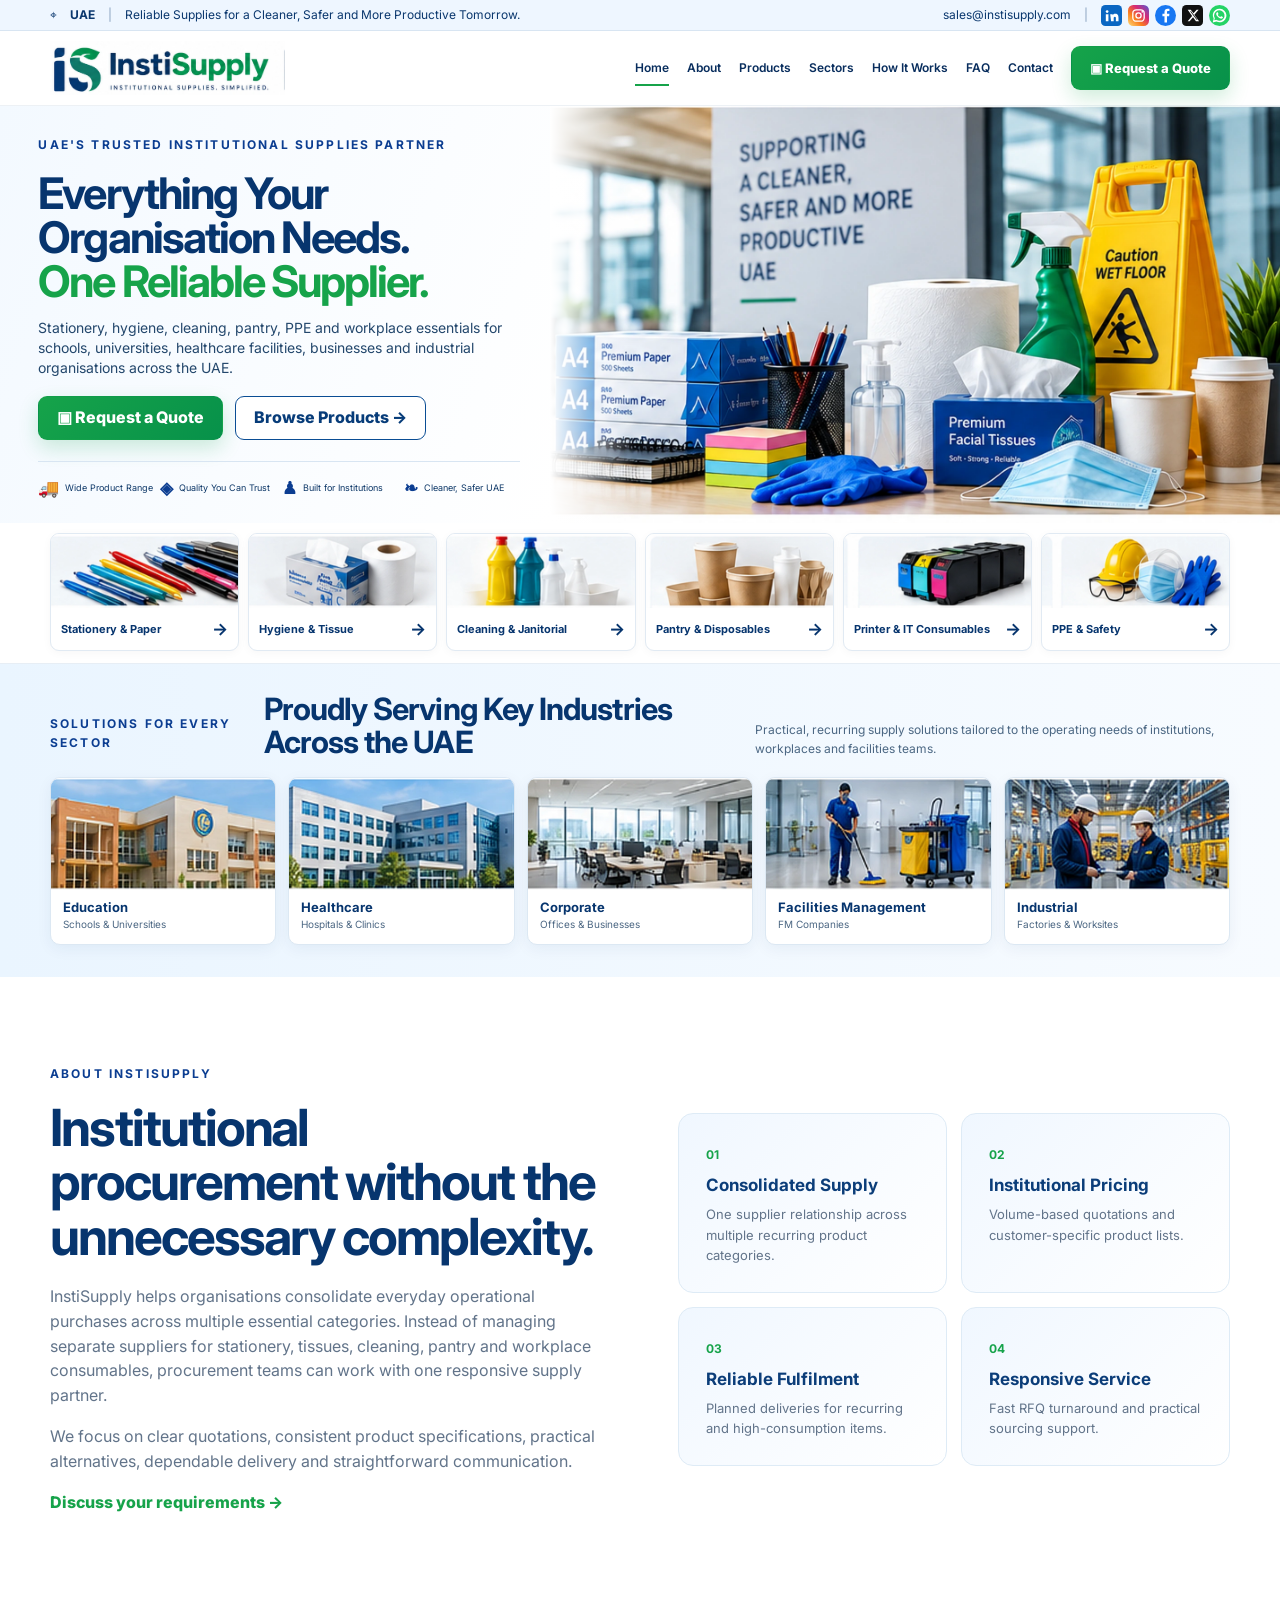
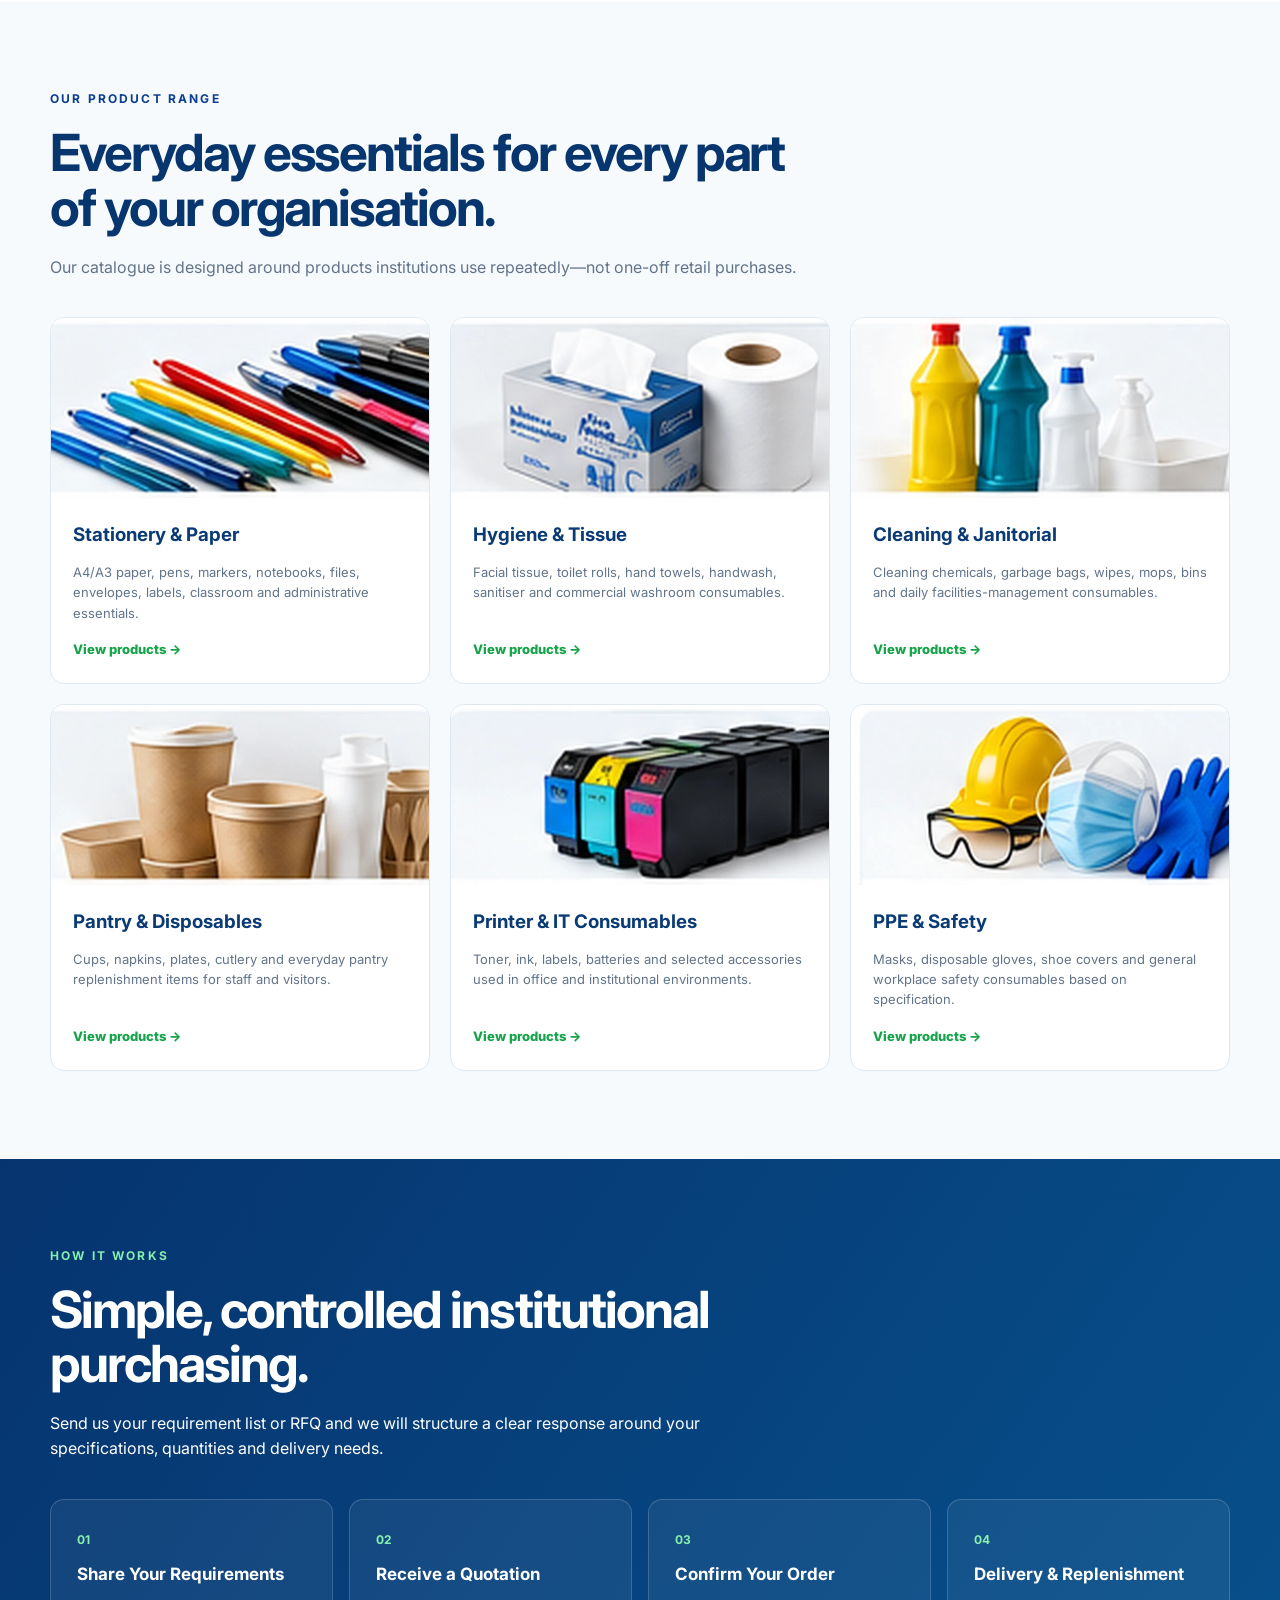
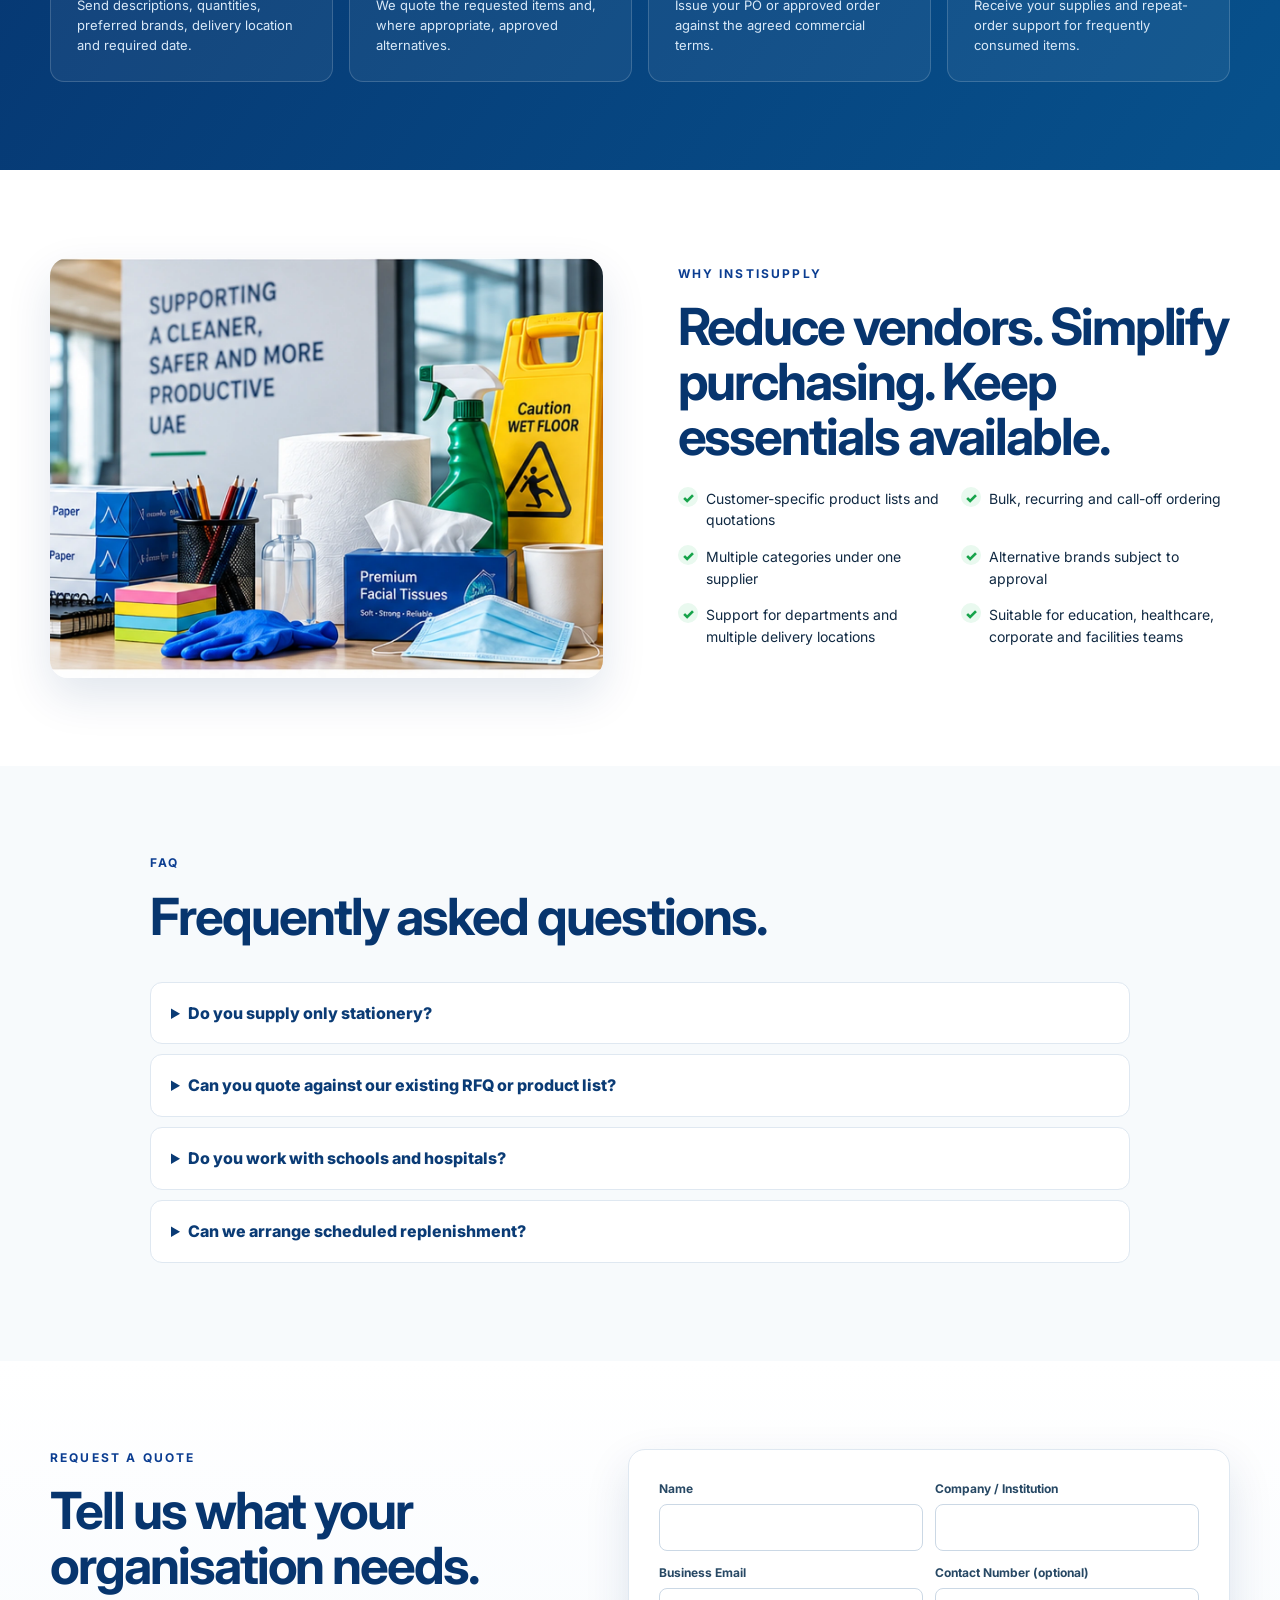
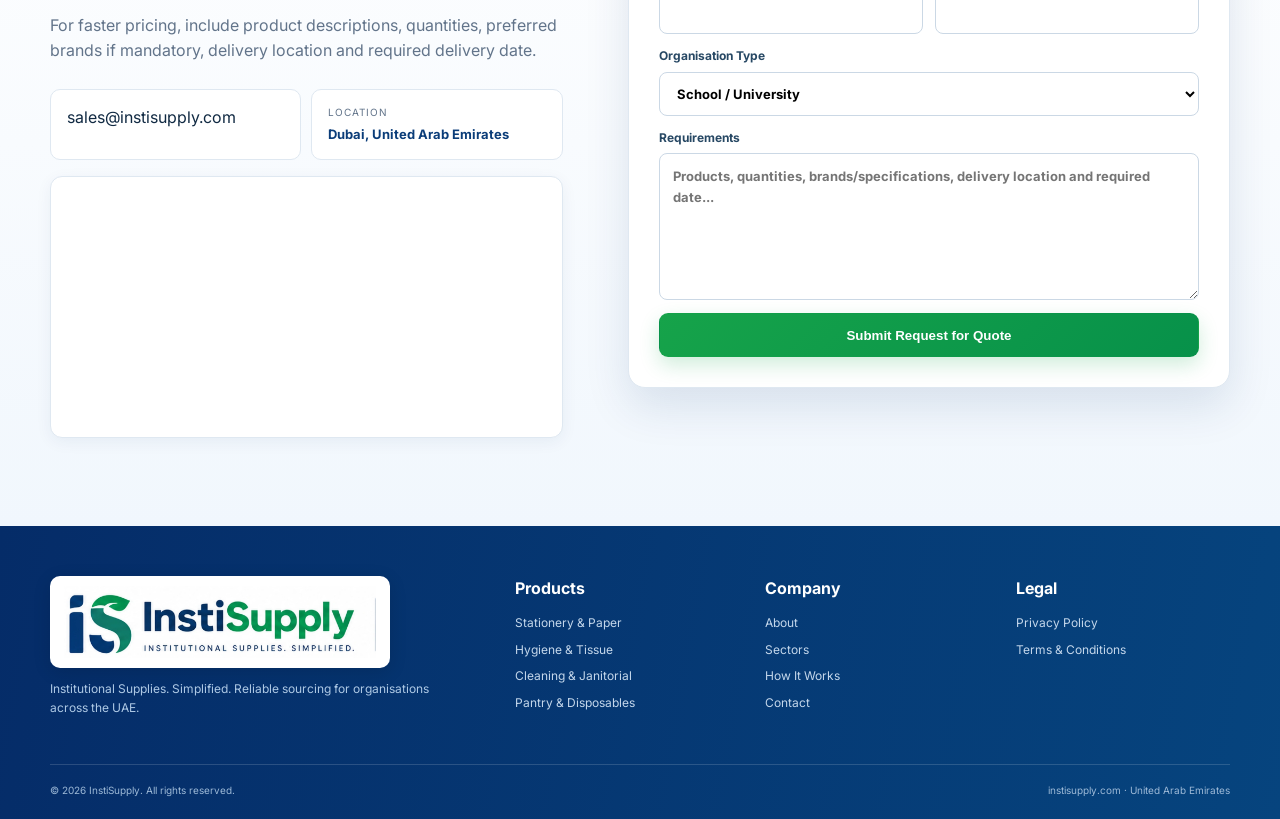
==== index.html @ a3cd624d "Add files via upload" ====
<!doctype html>
<html lang="en">
<head>
<meta charset="utf-8"><meta name="viewport" content="width=device-width,initial-scale=1">
<title>Institutional Supplies Dubai & UAE | InstiSupply</title>
<meta name="description" content="InstiSupply supplies stationery, hygiene, cleaning, pantry, printer consumables, PPE and workplace essentials to schools, universities, healthcare, businesses and institutions across the UAE.">
<meta name="theme-color" content="#0B3D91"><link rel="canonical" href="https://instisupply.com/">
<link rel="icon" href="assets/img/instisupply-mark.png" type="image/png"><link rel="apple-touch-icon" href="assets/img/instisupply-mark.png">
<link rel="preconnect" href="https://fonts.googleapis.com"><link rel="preconnect" href="https://fonts.gstatic.com" crossorigin>
<link href="https://fonts.googleapis.com/css2?family=Inter:wght@400;500;600;700;800&display=swap" rel="stylesheet"><link rel="stylesheet" href="assets/css/styles.css">

<meta name="robots" content="index,follow,max-image-preview:large,max-snippet:-1,max-video-preview:-1">
<meta name="author" content="InstiSupply">
<meta property="og:type" content="website">
<meta property="og:site_name" content="InstiSupply">
<meta property="og:title" content="Institutional Supplies Dubai & UAE | InstiSupply">
<meta property="og:description" content="Institutional supplies for organisations across Dubai and the UAE: stationery, hygiene, cleaning, pantry, printer consumables, PPE and workplace essentials.">
<meta property="og:url" content="https://instisupply.com/">
<meta property="og:image" content="https://instisupply.com/assets/img/hero-institutional-supplies.webp">
<meta name="twitter:card" content="summary_large_image">
<meta name="twitter:title" content="Institutional Supplies Dubai & UAE | InstiSupply">
<meta name="twitter:description" content="Reliable institutional supplies for organisations across Dubai and the UAE.">
<meta name="twitter:image" content="https://instisupply.com/assets/img/hero-institutional-supplies.webp">
<script type="application/ld+json">
{
  "@context":"https://schema.org",
  "@graph":[
    {
      "@type":"Organization",
      "@id":"https://instisupply.com/#organization",
      "name":"InstiSupply",
      "url":"https://instisupply.com/",
      "logo":"https://instisupply.com/assets/img/instisupply-logo.webp",
      "email":"sales@instisupply.com",
      "description":"Dubai-based institutional supplies business serving organisations across the UAE with stationery and paper, printer and IT consumables, hygiene and tissue products, cleaning and janitorial supplies, pantry and disposables, and PPE and safety supplies.",
      "areaServed":{"@type":"Country","name":"United Arab Emirates"},
      "address":{"@type":"PostalAddress","addressLocality":"Dubai","addressCountry":"AE"}
    },
    {
      "@type":"WebSite",
      "@id":"https://instisupply.com/#website",
      "url":"https://instisupply.com/",
      "name":"InstiSupply",
      "publisher":{"@id":"https://instisupply.com/#organization"},
      "inLanguage":"en"
    }
  ]
}
</script>
</head>
<body>
<div class="topbar"><div class="container topbar-inner"><div>⌖ <strong>UAE</strong><span class="sep">|</span><span class="top-tagline">Reliable Supplies for a Cleaner, Safer and More Productive Tomorrow.</span></div><div class="top-links"><a href="mailto:sales@instisupply.com" data-config-email>sales@instisupply.com</a><span class="sep">|</span><div class="social-links social-links-top" aria-label="InstiSupply social media">
<a href="#" data-social="linkedin" target="_blank" rel="noopener" aria-label="LinkedIn"><img src="assets/img/social-linkedin.svg" alt=""></a>
<a href="#" data-social="instagram" target="_blank" rel="noopener" aria-label="Instagram"><img src="assets/img/social-instagram.svg" alt=""></a>
<a href="#" data-social="facebook" target="_blank" rel="noopener" aria-label="Facebook"><img src="assets/img/social-facebook.svg" alt=""></a>
<a href="#" data-social="twitter" target="_blank" rel="noopener" aria-label="X / Twitter"><img src="assets/img/social-x.svg" alt=""></a>
<a href="#" data-social="whatsapp" target="_blank" rel="noopener" aria-label="WhatsApp"><img src="assets/img/social-whatsapp.svg" alt=""></a>
</div></div></div></div>
<header class="site-header" id="top"><div class="container nav-wrap"><a class="brand" href="#top"><img src="assets/img/instisupply-logo.webp" alt="InstiSupply — Institutional Supplies. Simplified."></a><button class="nav-toggle" aria-expanded="false" aria-controls="site-nav">☰</button><nav id="site-nav" class="site-nav"><a class="active" href="#top">Home</a><a href="#about">About</a><a href="catalog.html">Products</a><a href="#industries">Sectors</a><a href="#how-it-works">How It Works</a><a href="#faq">FAQ</a><a href="#contact">Contact</a></nav><div class="header-actions"><form class="site-search" action="catalog.html"><input name="q" aria-label="Search products" placeholder="Search products..."><button aria-label="Search">⌕</button></form><a class="btn btn-primary btn-small" href="#contact">▣ Request a Quote</a></div></div></header>
<main>
<section class="hero"><div class="hero-grid"><div class="hero-copy-block"><span class="eyebrow">UAE'S TRUSTED INSTITUTIONAL SUPPLIES PARTNER</span><h1>Everything Your<br>Organisation Needs.<br><span>One Reliable Supplier.</span></h1><p>Stationery, hygiene, cleaning, pantry, PPE and workplace essentials for schools, universities, healthcare facilities, businesses and industrial organisations across the UAE.</p><div class="hero-actions"><a href="#contact" class="btn btn-primary">▣ Request a Quote</a><a href="catalog.html" class="btn btn-outline">Browse Products →</a></div><div class="hero-benefits"><div><b>🚚</b><span>Wide Product Range</span></div><div><b>◈</b><span>Quality You Can Trust</span></div><div><b>♟</b><span>Built for Institutions</span></div><div><b>❧</b><span>Cleaner, Safer UAE</span></div></div></div><div class="hero-image"><img src="assets/img/hero-institutional-supplies.webp" alt="Institutional stationery, hygiene, cleaning, pantry and PPE supplies"></div></div></section>
<section class="category-strip"><div class="container category-grid">
<a class="category-card" href="catalog.html?category=stationery"><img src="assets/img/category-stationery-paper.webp" alt="Stationery and paper supplies"><div><span>Stationery &amp; Paper</span><b>→</b></div></a>
<a class="category-card" href="catalog.html?category=hygiene"><img src="assets/img/category-hygiene-tissue.webp" alt="Hygiene and tissue supplies"><div><span>Hygiene &amp; Tissue</span><b>→</b></div></a>
<a class="category-card" href="catalog.html?category=cleaning"><img src="assets/img/category-cleaning-janitorial.webp" alt="Cleaning and janitorial supplies"><div><span>Cleaning &amp; Janitorial</span><b>→</b></div></a>
<a class="category-card" href="catalog.html?category=pantry"><img src="assets/img/category-pantry-disposables.webp" alt="Pantry and disposable supplies"><div><span>Pantry &amp; Disposables</span><b>→</b></div></a>
<a class="category-card" href="catalog.html?category=printer"><img src="assets/img/category-printer-it.webp" alt="Printer and IT consumables"><div><span>Printer &amp; IT Consumables</span><b>→</b></div></a>
<a class="category-card" href="catalog.html?category=ppe"><img src="assets/img/category-ppe-safety.webp" alt="PPE and safety supplies"><div><span>PPE &amp; Safety</span><b>→</b></div></a>
</div></section>
<section class="sector-band" id="industries">
  <div class="container">
    <div class="sector-heading">
      <span class="eyebrow">SOLUTIONS FOR EVERY SECTOR</span>
      <h2>Proudly Serving Key Industries Across the UAE</h2>
      <p>Practical, recurring supply solutions tailored to the operating needs of institutions, workplaces and facilities teams.</p>
    </div>
    <div class="sector-cards">
      <article class="sector-card"><img src="assets/img/sector-education.webp" alt="Modern UAE school and university education facility" loading="lazy"><div><h3>Education</h3><p>Schools &amp; Universities</p></div></article>
      <article class="sector-card"><img src="assets/img/sector-healthcare.webp" alt="Modern hospital and healthcare facility" loading="lazy"><div><h3>Healthcare</h3><p>Hospitals &amp; Clinics</p></div></article>
      <article class="sector-card"><img src="assets/img/sector-corporate.webp" alt="Modern corporate office workspace" loading="lazy"><div><h3>Corporate</h3><p>Offices &amp; Businesses</p></div></article>
      <article class="sector-card"><img src="assets/img/sector-facilities.webp" alt="Facilities management team maintaining a commercial building" loading="lazy"><div><h3>Facilities Management</h3><p>FM Companies</p></div></article>
      <article class="sector-card"><img src="assets/img/sector-industrial.webp" alt="Industrial factory and worksite operations" loading="lazy"><div><h3>Industrial</h3><p>Factories &amp; Worksites</p></div></article>
    </div>
  </div>
</section>
<section class="section" id="about"><div class="container split"><div><span class="eyebrow">ABOUT INSTISUPPLY</span><h2>Institutional procurement without the unnecessary complexity.</h2><p>InstiSupply helps organisations consolidate everyday operational purchases across multiple essential categories. Instead of managing separate suppliers for stationery, tissues, cleaning, pantry and workplace consumables, procurement teams can work with one responsive supply partner.</p><p>We focus on clear quotations, consistent product specifications, practical alternatives, dependable delivery and straightforward communication.</p><a class="text-link" href="#contact">Discuss your requirements →</a></div><div class="feature-panel"><div><strong>01</strong><h3>Consolidated Supply</h3><p>One supplier relationship across multiple recurring product categories.</p></div><div><strong>02</strong><h3>Institutional Pricing</h3><p>Volume-based quotations and customer-specific product lists.</p></div><div><strong>03</strong><h3>Reliable Fulfilment</h3><p>Planned deliveries for recurring and high-consumption items.</p></div><div><strong>04</strong><h3>Responsive Service</h3><p>Fast RFQ turnaround and practical sourcing support.</p></div></div></div></section>
<section class="section section-soft"><div class="container"><div class="section-head"><span class="eyebrow">OUR PRODUCT RANGE</span><h2>Everyday essentials for every part of your organisation.</h2><p>Our catalogue is designed around products institutions use repeatedly—not one-off retail purchases.</p></div><div class="detail-grid">
<article><img src="assets/img/category-stationery-paper.webp" alt="Stationery"><div><h3>Stationery &amp; Paper</h3><p>A4/A3 paper, pens, markers, notebooks, files, envelopes, labels, classroom and administrative essentials.</p><a href="catalog.html?category=stationery">View products →</a></div></article>
<article><img src="assets/img/category-hygiene-tissue.webp" alt="Hygiene"><div><h3>Hygiene &amp; Tissue</h3><p>Facial tissue, toilet rolls, hand towels, handwash, sanitiser and commercial washroom consumables.</p><a href="catalog.html?category=hygiene">View products →</a></div></article>
<article><img src="assets/img/category-cleaning-janitorial.webp" alt="Cleaning"><div><h3>Cleaning &amp; Janitorial</h3><p>Cleaning chemicals, garbage bags, wipes, mops, bins and daily facilities-management consumables.</p><a href="catalog.html?category=cleaning">View products →</a></div></article>
<article><img src="assets/img/category-pantry-disposables.webp" alt="Pantry"><div><h3>Pantry &amp; Disposables</h3><p>Cups, napkins, plates, cutlery and everyday pantry replenishment items for staff and visitors.</p><a href="catalog.html?category=pantry">View products →</a></div></article>
<article><img src="assets/img/category-printer-it.webp" alt="Printer consumables"><div><h3>Printer &amp; IT Consumables</h3><p>Toner, ink, labels, batteries and selected accessories used in office and institutional environments.</p><a href="catalog.html?category=printer">View products →</a></div></article>
<article><img src="assets/img/category-ppe-safety.webp" alt="PPE"><div><h3>PPE &amp; Safety</h3><p>Masks, disposable gloves, shoe covers and general workplace safety consumables based on specification.</p><a href="catalog.html?category=ppe">View products →</a></div></article>
</div></div></section>
<section class="section process" id="how-it-works"><div class="container"><div class="section-head light"><span class="eyebrow">HOW IT WORKS</span><h2>Simple, controlled institutional purchasing.</h2><p>Send us your requirement list or RFQ and we will structure a clear response around your specifications, quantities and delivery needs.</p></div><div class="steps"><article><b>01</b><h3>Share Your Requirements</h3><p>Send descriptions, quantities, preferred brands, delivery location and required date.</p></article><article><b>02</b><h3>Receive a Quotation</h3><p>We quote the requested items and, where appropriate, approved alternatives.</p></article><article><b>03</b><h3>Confirm Your Order</h3><p>Issue your PO or approved order against the agreed commercial terms.</p></article><article><b>04</b><h3>Delivery &amp; Replenishment</h3><p>Receive your supplies and repeat-order support for frequently consumed items.</p></article></div></div></section>
<section class="section" id="why"><div class="container split"><div class="supply-image-card"><img src="assets/img/hero-institutional-supplies.webp" alt="Wide range of InstiSupply institutional products"></div><div><span class="eyebrow">WHY INSTISUPPLY</span><h2>Reduce vendors. Simplify purchasing. Keep essentials available.</h2><ul class="checks"><li>Customer-specific product lists and quotations</li><li>Bulk, recurring and call-off ordering</li><li>Multiple categories under one supplier</li><li>Alternative brands subject to approval</li><li>Support for departments and multiple delivery locations</li><li>Suitable for education, healthcare, corporate and facilities teams</li></ul></div></div></section>
<section class="section section-soft" id="faq"><div class="container faq-wrap"><div class="section-head"><span class="eyebrow">FAQ</span><h2>Frequently asked questions.</h2></div><details><summary>Do you supply only stationery?</summary><p>No. InstiSupply is positioned as an institutional supplies business covering stationery, paper, hygiene, tissue, cleaning, pantry, printer consumables, PPE and other workplace essentials.</p></details><details><summary>Can you quote against our existing RFQ or product list?</summary><p>Yes. Send your descriptions, pack sizes, quantities and preferred brands. We can quote against your existing list and identify alternatives where appropriate.</p></details><details><summary>Do you work with schools and hospitals?</summary><p>Yes. The site is designed for education, healthcare, corporate, facilities-management and industrial buyers. Regulated medical products are supplied only where the relevant approvals and compliant sourcing requirements apply.</p></details><details><summary>Can we arrange scheduled replenishment?</summary><p>For recurring items, scheduled or call-off supply can be discussed based on volumes, commercial terms and delivery locations.</p></details></div></section>
<section class="section contact-section" id="contact"><div class="container contact-grid"><div><span class="eyebrow">REQUEST A QUOTE</span><h2>Tell us what your organisation needs.</h2><p>For faster pricing, include product descriptions, quantities, preferred brands if mandatory, delivery location and required delivery date.</p><div class="contact-cards"><a href="mailto:sales@instisupply.com" data-config-email><span>Email</span><strong>sales@instisupply.com</strong></a><div><span>Location</span><strong data-location-label>Dubai, United Arab Emirates</strong></div></div><div class="contact-social-block"><span>Follow / Contact InstiSupply</span><div class="social-links social-links-contact">
<a href="#" data-social="linkedin" target="_blank" rel="noopener" aria-label="LinkedIn"><img src="assets/img/social-linkedin.svg" alt="LinkedIn"></a>
<a href="#" data-social="instagram" target="_blank" rel="noopener" aria-label="Instagram"><img src="assets/img/social-instagram.svg" alt="Instagram"></a>
<a href="#" data-social="facebook" target="_blank" rel="noopener" aria-label="Facebook"><img src="assets/img/social-facebook.svg" alt="Facebook"></a>
<a href="#" data-social="twitter" target="_blank" rel="noopener" aria-label="X / Twitter"><img src="assets/img/social-x.svg" alt="X / Twitter"></a>
<a href="#" data-social="whatsapp" target="_blank" rel="noopener" aria-label="WhatsApp"><img src="assets/img/social-whatsapp.svg" alt="WhatsApp"></a>
</div></div><div class="map-wrap"><iframe title="InstiSupply service location — Dubai" loading="lazy" referrerpolicy="no-referrer-when-downgrade" data-map src="https://www.google.com/maps?q=Dubai%2C%20United%20Arab%20Emirates&output=embed"></iframe></div></div><form class="quote-form" data-formspree action="https://formspree.io/f/xyzynpnr" method="POST">
  <input type="hidden" name="_subject" value="New InstiSupply RFQ Request">
  <input type="text" name="_gotcha" tabindex="-1" autocomplete="off" class="hp-field" aria-hidden="true"><div class="form-row"><label>Name<input required name="name" autocomplete="name"></label><label>Company / Institution<input required name="company" autocomplete="organization"></label></div><div class="form-row"><label>Business Email<input required type="email" name="email" autocomplete="email"></label><label>Contact Number (optional)<input name="phone" autocomplete="tel"></label></div><label>Organisation Type<select name="organisation_type"><option>School / University</option><option>Hospital / Clinic</option><option>Corporate / Office</option><option>Facilities Management</option><option>Industrial / Worksite</option><option>Hospitality / Other</option></select></label><label>Requirements<textarea required name="requirements" rows="6" placeholder="Products, quantities, brands/specifications, delivery location and required date..."></textarea></label><button class="btn btn-primary btn-full" type="submit">Submit Request for Quote</button></form></div></section>
</main>
<footer><div class="container footer-grid"><div class="footer-brand"><img src="assets/img/instisupply-logo.webp" alt="InstiSupply"><p>Institutional Supplies. Simplified. Reliable sourcing for organisations across the UAE.</p></div><div><h4>Products</h4><a href="catalog.html?category=stationery">Stationery &amp; Paper</a><a href="catalog.html?category=hygiene">Hygiene &amp; Tissue</a><a href="catalog.html?category=cleaning">Cleaning &amp; Janitorial</a><a href="catalog.html?category=pantry">Pantry &amp; Disposables</a></div><div><h4>Company</h4><a href="#about">About</a><a href="#industries">Sectors</a><a href="#how-it-works">How It Works</a><a href="#contact">Contact</a></div><div><h4>Legal</h4><a href="privacy.html">Privacy Policy</a><a href="terms.html">Terms &amp; Conditions</a></div></div><div class="container footer-bottom"><span>© <span id="year"></span> InstiSupply. All rights reserved.</span><span>instisupply.com · United Arab Emirates</span></div></footer>
<script src="assets/js/config.js"></script>
<script src="assets/js/main.js"></script>

<div class="form-modal" id="form-modal" hidden role="dialog" aria-modal="true" aria-labelledby="form-modal-title">
  <div class="form-modal-backdrop" data-modal-close></div>
  <div class="form-modal-card">
    <div class="form-modal-icon" id="form-modal-icon" aria-hidden="true">✓</div>
    <h2 id="form-modal-title">Request Submitted</h2>
    <p id="form-modal-message">Thank you. Your request has been submitted successfully. We will get back to you shortly.</p>
    <button type="button" class="btn btn-primary" data-modal-close>Close</button>
  </div>
</div>

</body></html>
---- assets/css/styles.css ----
:root{--navy:#0B3D91;--navy2:#062e6b;--green:#16A34A;--green2:#0c8b3e;--light:#E8F2FF;--soft:#F3F6F9;--ink:#102942;--muted:#62748a;--line:#dfe8f1;--white:#fff;--max:1450px;--shadow:0 18px 45px rgba(6,46,107,.12)}*{box-sizing:border-box}html{scroll-behavior:smooth}body{margin:0;font-family:Inter,Arial,sans-serif;color:var(--ink);background:#fff;line-height:1.55}a{text-decoration:none;color:inherit}img{max-width:100%;display:block}.container{width:min(var(--max),calc(100% - 56px));margin:auto}.topbar{background:#eef6ff;border-bottom:1px solid #d8e5f2;font-size:12px;color:#0a376e}.topbar-inner{min-height:38px;display:flex;align-items:center;justify-content:space-between;gap:20px}.topbar-inner>div,.top-links{display:flex;align-items:center;gap:13px}.sep{opacity:.45}.top-links a:hover{color:var(--green)}.wa{color:#087d38!important;font-weight:700}.site-header{position:sticky;top:0;z-index:50;background:rgba(255,255,255,.97);backdrop-filter:blur(12px);border-bottom:1px solid #edf1f5}.nav-wrap{min-height:98px;display:flex;align-items:center;gap:30px}.brand{width:385px;flex:0 0 385px}.brand img{width:100%;height:auto}.site-nav{display:flex;align-items:center;gap:28px;white-space:nowrap;margin-left:auto}.site-nav a{font-size:13px;font-weight:600;color:#082d5d;position:relative;padding:39px 0}.site-nav a:after{content:"";position:absolute;left:0;right:100%;bottom:24px;height:2px;background:var(--green);transition:.2s}.site-nav a:hover:after,.site-nav a.active:after{right:0}.header-actions{display:flex;align-items:center;gap:14px}.site-search{display:flex;width:225px;border:1px solid #cbd9e8;border-radius:8px;overflow:hidden;background:#fff}.site-search input{width:100%;border:0;padding:10px 12px;outline:0;font-size:12px}.site-search button{border:0;background:#fff;color:var(--navy);font-size:18px;padding:0 12px;cursor:pointer}.nav-toggle{display:none;border:1px solid var(--line);background:#fff;border-radius:8px;padding:8px 11px;font-size:20px}.btn{display:inline-flex;align-items:center;justify-content:center;min-height:50px;padding:0 22px;border-radius:9px;font-weight:800;border:1px solid transparent;transition:.2s;cursor:pointer}.btn-primary{background:linear-gradient(135deg,var(--green),#07914a);color:#fff;box-shadow:0 8px 20px rgba(22,163,74,.2)}.btn-primary:hover{transform:translateY(-1px);background:var(--green2)}.btn-small{min-height:43px;padding:0 18px;font-size:13px;white-space:nowrap}.btn-outline{border-color:#0a4d94;color:#073c79;background:#fff}.btn-outline:hover{background:#f1f7ff}.hero{overflow:hidden;background:linear-gradient(90deg,#eef7ff 0,#fff 49%,#fff 100%)}.hero-grid{display:grid;grid-template-columns:45.5% 54.5%;min-height:540px}.hero-copy-block{padding:55px max(45px,calc((100vw - var(--max))/2 + 0px)) 26px max(45px,calc((100vw - var(--max))/2 + 0px));padding-right:42px;display:flex;flex-direction:column;justify-content:center;background:linear-gradient(110deg,#f3f9ff,#fff)}.eyebrow{display:block;color:var(--navy);font-size:12px;letter-spacing:.18em;font-weight:700;margin-bottom:16px}.hero h1{font-size:clamp(44px,4.4vw,70px);line-height:.98;letter-spacing:-.045em;margin:0 0 19px;color:#07356e}.hero h1 span{color:var(--green)}.hero-copy-block>p{font-size:16px;max-width:590px;color:#23476c;margin:0}.hero-actions{display:flex;gap:18px;flex-wrap:wrap;margin:22px 0}.hero-image{position:relative;overflow:hidden;min-height:540px}.hero-image img{width:100%;height:100%;object-fit:cover;object-position:center}.hero-image:before{content:"";position:absolute;z-index:2;left:0;top:0;bottom:0;width:85px;background:linear-gradient(90deg,#fff,transparent)}.hero-benefits{display:grid;grid-template-columns:repeat(4,1fr);gap:8px;border-top:1px solid #d8e5f2;padding-top:20px;margin-top:4px}.hero-benefits div{display:flex;align-items:center;gap:8px;font-size:10px;color:#0d3767}.hero-benefits b{font-size:21px;color:var(--navy)}.category-strip{padding:14px 0 17px;background:#fff;border-bottom:1px solid #e7eef5}.category-grid{display:grid;grid-template-columns:repeat(6,1fr);gap:12px}.category-card{overflow:hidden;border:1px solid #e1eaf3;border-radius:9px;background:#fff;box-shadow:0 2px 10px rgba(15,23,42,.035);transition:.2s}.category-card:hover{transform:translateY(-3px);box-shadow:var(--shadow)}.category-card img{width:100%;height:102px;object-fit:cover;background:#f7fafc}.category-card>div{display:flex;justify-content:space-between;gap:8px;align-items:center;padding:11px 13px;font-size:12px;font-weight:700;color:#07356e}.category-card b{font-size:17px}.sector-band{background:linear-gradient(90deg,#e8f4ff,#f4f9ff);padding:28px 0 30px}.sector-layout{display:grid;grid-template-columns:31% 69%;align-items:center}.sector-title{padding-right:40px}.sector-title .eyebrow{margin-bottom:7px}.sector-title h2{margin:0;font-size:30px;line-height:1.06;letter-spacing:-.035em;color:#07356e}.sector-list{display:grid;grid-template-columns:repeat(5,1fr);border-left:1px solid #c9dceb}.sector-list article{text-align:center;padding:4px 17px;border-right:1px solid #c9dceb}.sector-list article:last-child{border-right:0}.sector-icon{width:58px;height:58px;margin:0 auto 7px;border-radius:50%;display:grid;place-items:center;background:#dbeeff;color:var(--navy);font-size:27px}.sector-list h3{font-size:13px;color:#07356e;margin:0 0 2px}.sector-list p{font-size:11px;margin:0;color:#31577e}.section{padding:88px 0}.section-soft{background:#f7fafc}.section h2,.section-head h2{font-size:clamp(34px,4vw,52px);line-height:1.07;letter-spacing:-.04em;color:#07356e;margin:0 0 20px}.section p{color:var(--muted)}.split{display:grid;grid-template-columns:1fr 1fr;gap:75px;align-items:center}.text-link{color:var(--green);font-weight:800}.feature-panel{display:grid;grid-template-columns:1fr 1fr;gap:14px}.feature-panel>div{padding:27px;border-radius:15px;background:linear-gradient(135deg,#f0f7ff,#fff);border:1px solid #deebf6}.feature-panel strong{font-size:12px;color:var(--green)}.feature-panel h3{font-size:17px;color:#0b3d79;margin:6px 0}.feature-panel p{font-size:13px;margin:0}.section-head{max-width:760px;margin-bottom:38px}.detail-grid{display:grid;grid-template-columns:repeat(3,1fr);gap:20px}.detail-grid article{background:#fff;border:1px solid var(--line);border-radius:14px;overflow:hidden;transition:.2s}.detail-grid article:hover{transform:translateY(-4px);box-shadow:var(--shadow)}.detail-grid img{width:100%;height:180px;object-fit:cover}.detail-grid article>div{padding:22px}.detail-grid h3{margin:0 0 8px;color:#0a3b75}.detail-grid p{font-size:13px;min-height:61px}.detail-grid a{font-size:13px;color:var(--green);font-weight:800}.process{background:linear-gradient(125deg,#06346f,#07518c);color:#fff}.light h2,.light p{color:#fff!important}.light .eyebrow{color:#85efad}.steps{display:grid;grid-template-columns:repeat(4,1fr);gap:16px}.steps article{border:1px solid rgba(255,255,255,.17);background:rgba(255,255,255,.06);padding:26px;border-radius:14px}.steps b{color:#8af0ad;font-size:12px}.steps h3{margin:11px 0 7px;font-size:17px}.steps p{margin:0;color:#d9e9f8;font-size:13px}.supply-image-card{border-radius:18px;overflow:hidden;box-shadow:var(--shadow)}.supply-image-card img{width:100%;height:420px;object-fit:cover}.checks{list-style:none;padding:0;margin:24px 0;display:grid;grid-template-columns:1fr 1fr;gap:15px}.checks li{padding-left:28px;position:relative;font-size:14px}.checks li:before{content:"✓";position:absolute;left:0;top:-1px;width:20px;height:20px;border-radius:50%;display:grid;place-items:center;background:#e9f9ef;color:var(--green);font-weight:900}.faq-wrap{max-width:980px}.faq-wrap details{border:1px solid var(--line);background:#fff;border-radius:12px;margin:10px 0;padding:18px 20px}.faq-wrap summary{cursor:pointer;font-weight:800;color:#0a3b75}.faq-wrap details p{margin-bottom:0}.contact-section{background:linear-gradient(180deg,#fff,#f1f7fd)}.contact-grid{display:grid;grid-template-columns:.92fr 1.08fr;gap:65px;align-items:start}.contact-cards{display:grid;grid-template-columns:1fr 1fr;gap:10px;margin-top:26px}.contact-cards a,.contact-cards div{padding:15px 16px;background:#fff;border:1px solid var(--line);border-radius:10px}.contact-cards span,.contact-cards strong{display:block}.contact-cards span{font-size:10px;text-transform:uppercase;letter-spacing:.09em;color:var(--muted)}.contact-cards strong{font-size:13px;margin-top:4px;color:#0b3d79}.quote-form{padding:30px;border-radius:17px;background:#fff;border:1px solid var(--line);box-shadow:var(--shadow)}.quote-form label{display:grid;gap:6px;margin-bottom:13px;font-size:12px;font-weight:700;color:#274864}.quote-form input,.quote-form textarea,.quote-form select{width:100%;border:1px solid #cbd8e5;border-radius:8px;padding:12px 13px;font:inherit;font-size:13px;background:#fff}.quote-form input:focus,.quote-form textarea:focus,.quote-form select:focus{outline:3px solid rgba(11,61,145,.08);border-color:var(--navy)}.form-row{display:grid;grid-template-columns:1fr 1fr;gap:12px}.btn-full{width:100%}.form-note{font-size:10px;color:var(--muted);margin:10px 0 0}footer{background:linear-gradient(100deg,#052c68,#06447e);color:#dcecff;padding:50px 0 20px}.footer-grid{display:grid;grid-template-columns:2fr 1fr 1fr 1fr;gap:36px}.footer-brand img{width:min(100%,390px);height:auto;filter:none;opacity:1}.footer-grid p{font-size:12px;color:#aec9e5;max-width:390px}.footer-grid h4{margin:0 0 13px;color:#fff}.footer-grid a{display:block;color:#c4d7eb;font-size:12px;margin:8px 0}.footer-grid a:hover{color:#fff}.footer-bottom{border-top:1px solid rgba(255,255,255,.15);margin-top:35px;padding-top:18px;display:flex;justify-content:space-between;gap:15px;font-size:10px;color:#9db9d7}.page-hero{padding:60px 0;background:linear-gradient(135deg,#eaf5ff,#f8fffb)}.page-hero h1{font-size:50px;line-height:1.05;color:#07356e;margin:0 0 12px;letter-spacing:-.04em}.page-hero p{max-width:780px;color:var(--muted)}.catalog-tools{display:flex;gap:12px;flex-wrap:wrap;margin-top:26px}.catalog-tools input,.catalog-tools select{padding:12px 14px;border:1px solid var(--line);border-radius:8px;background:#fff}.catalog-tools input{flex:1;min-width:280px}.product-grid{display:grid;grid-template-columns:repeat(4,1fr);gap:16px}.product{border:1px solid var(--line);border-radius:12px;background:#fff;padding:20px;transition:.2s}.product:hover{transform:translateY(-3px);box-shadow:var(--shadow)}.product .tag{font-size:9px;text-transform:uppercase;letter-spacing:.1em;color:var(--navy);font-weight:800}.product h3{font-size:16px;color:#0a3b75;margin:7px 0}.product p{font-size:12px;min-height:55px}.product button{border:0;border-radius:7px;background:var(--green);color:#fff;padding:9px 11px;font-weight:800;cursor:pointer}.empty{display:none;text-align:center;color:var(--muted);padding:30px}.legal-content{max-width:960px}.legal-content h1{font-size:46px;color:#07356e}.legal-content h2{color:#0a3b75;margin-top:30px}@media(max-width:1200px){.brand{width:300px;flex-basis:300px}.site-nav{gap:17px}.header-actions .site-search{display:none}.hero-grid{grid-template-columns:48% 52%}.hero h1{font-size:49px}.category-grid{grid-template-columns:repeat(3,1fr)}.category-card img{height:130px}.sector-layout{grid-template-columns:1fr}.sector-title{text-align:center;padding:0 0 25px}.sector-title h2 br{display:none}.sector-list{border-left:0}.product-grid{grid-template-columns:repeat(3,1fr)}}@media(max-width:920px){.top-tagline,.top-links .sep{display:none}.nav-wrap{min-height:78px}.brand{width:260px;flex-basis:260px}.nav-toggle{display:block;margin-left:auto}.site-nav{display:none;position:absolute;top:78px;left:24px;right:24px;padding:15px;background:#fff;border:1px solid var(--line);box-shadow:var(--shadow);border-radius:12px;flex-direction:column;align-items:stretch;gap:0}.site-nav.open{display:flex}.site-nav a{padding:11px 12px}.site-nav a:after{display:none}.header-actions{display:none}.hero-grid{grid-template-columns:1fr}.hero-copy-block{padding:48px 28px 30px}.hero-image{min-height:420px}.hero-image:before{display:none}.sector-list{grid-template-columns:repeat(3,1fr);gap:20px}.sector-list article{border:0}.split,.contact-grid{grid-template-columns:1fr}.detail-grid{grid-template-columns:1fr 1fr}.steps{grid-template-columns:1fr 1fr}.footer-grid{grid-template-columns:1fr 1fr}.product-grid{grid-template-columns:1fr 1fr}}@media(max-width:620px){.container{width:min(var(--max),calc(100% - 28px))}.topbar-inner{font-size:10px}.top-links a:not(.wa){display:none}.brand{width:225px;flex-basis:225px}.hero h1{font-size:42px}.hero-copy-block{padding:38px 20px 26px}.hero-image{min-height:300px}.hero-benefits{grid-template-columns:1fr 1fr}.category-grid{grid-template-columns:1fr 1fr}.category-card img{height:100px}.sector-list{grid-template-columns:1fr 1fr}.section{padding:66px 0}.detail-grid,.steps,.feature-panel,.checks,.contact-cards,.form-row,.footer-grid,.product-grid{grid-template-columns:1fr}.detail-grid img{height:200px}.supply-image-card img{height:300px}.footer-bottom{flex-direction:column}.catalog-tools input{min-width:100%}}

/* 2026 responsive laptop refinement */
html,body{max-width:100%;overflow-x:hidden}
body{min-width:0}
.container{width:min(1280px,calc(100% - 40px))}
.topbar-inner{min-height:30px}
.nav-wrap{min-height:74px;gap:18px}
.brand{width:255px;flex:0 0 255px}
.site-nav{gap:18px}
.site-nav a{padding:26px 0;font-size:12px}
.site-nav a:after{bottom:17px}
.site-search{width:180px}
.btn-small{min-height:40px;padding:0 14px}
.hero-grid{grid-template-columns:43% 57%;min-height:400px}
.hero-copy-block{padding:30px max(28px,calc((100vw - 1280px)/2)) 22px max(28px,calc((100vw - 1280px)/2));padding-right:30px}
.hero h1{font-size:clamp(36px,3.6vw,55px);line-height:1.02;margin-bottom:14px}
.hero-copy-block>p{font-size:14px;line-height:1.45}
.hero-actions{margin:17px 0;gap:12px}
.btn{min-height:44px;padding:0 18px}
.hero-image{min-height:400px}
.hero-benefits{padding-top:13px;gap:5px}
.hero-benefits div{font-size:9px;gap:6px}
.hero-benefits b{font-size:17px}
.category-strip{padding:10px 0 12px}
.category-grid{gap:9px}
.category-card img{height:74px}
.category-card>div{padding:8px 10px;font-size:11px}
.sector-band{padding:28px 0 32px;background:linear-gradient(90deg,#eaf5ff,#f7fbff)}
.sector-heading{display:flex;align-items:end;justify-content:space-between;gap:30px;margin-bottom:18px}
.sector-heading .eyebrow{margin:0 0 6px}
.sector-heading h2{margin:0;color:#07356e;font-size:clamp(24px,2.4vw,34px);line-height:1.08;letter-spacing:-.03em;max-width:620px}
.sector-heading p{margin:0;max-width:520px;font-size:12px;color:#4b6783}
.sector-cards{display:grid;grid-template-columns:repeat(5,minmax(0,1fr));gap:12px}
.sector-card{min-width:0;background:#fff;border:1px solid #dce8f3;border-radius:10px;overflow:hidden;box-shadow:0 4px 15px rgba(6,46,107,.06);transition:.2s}
.sector-card:hover{transform:translateY(-3px);box-shadow:var(--shadow)}
.sector-card img{width:100%;height:112px;object-fit:cover}
.sector-card>div{padding:10px 12px 12px}
.sector-card h3{margin:0 0 2px;color:#07356e;font-size:13px;line-height:1.15}
.sector-card p{margin:0;color:#4c6783;font-size:10px}

@media(max-width:1360px){
  .container{width:min(1180px,calc(100% - 32px))}
  .brand{width:235px;flex-basis:235px}
  .site-search{display:none}
  .hero-copy-block{padding-left:clamp(22px,3vw,40px)}
  .hero h1{font-size:clamp(35px,3.4vw,48px)}
}
@media(max-width:1100px){
  .top-tagline,.top-links .sep{display:none}
  .nav-wrap{min-height:70px}
  .brand{width:235px;flex-basis:235px}
  .nav-toggle{display:block;margin-left:auto}
  .site-nav{display:none;position:absolute;top:70px;left:20px;right:20px;padding:14px;background:#fff;border:1px solid var(--line);box-shadow:var(--shadow);border-radius:12px;flex-direction:column;align-items:stretch;gap:0;white-space:normal}
  .site-nav.open{display:flex}
  .site-nav a{padding:10px 12px}
  .site-nav a:after{display:none}
  .header-actions{display:none}
  .hero-grid{grid-template-columns:47% 53%;min-height:380px}
  .hero-image{min-height:380px}
  .hero h1{font-size:39px}
  .hero-benefits{grid-template-columns:1fr 1fr}
  .category-grid{grid-template-columns:repeat(3,1fr)}
  .category-card img{height:90px}
  .sector-cards{grid-template-columns:repeat(3,1fr)}
}
@media(max-width:820px){
  .container{width:min(100% - 28px,720px)}
  .hero-grid{grid-template-columns:1fr}
  .hero-copy-block{padding:38px 24px 25px}
  .hero h1{font-size:42px}
  .hero-image{min-height:330px}
  .hero-image:before{display:none}
  .sector-heading{display:block}
  .sector-heading p{margin-top:10px}
  .sector-cards{grid-template-columns:repeat(2,1fr)}
  .sector-card img{height:140px}
}
@media(max-width:560px){
  .container{width:calc(100% - 24px)}
  .topbar-inner{min-height:28px}
  .brand{width:205px;flex-basis:205px}
  .hero-copy-block{padding:30px 18px 22px}
  .hero h1{font-size:36px}
  .hero-image{min-height:260px}
  .category-grid{grid-template-columns:1fr 1fr}
  .category-card img{height:86px}
  .sector-cards{grid-template-columns:1fr}
  .sector-card{display:grid;grid-template-columns:42% 58%;align-items:stretch}
  .sector-card img{height:100%;min-height:105px}
  .sector-card>div{display:flex;flex-direction:column;justify-content:center}
}

/* Filtered catalogue view */
.category-strip[hidden],.selected-category-bar[hidden]{display:none!important}.selected-category-bar{background:#f5f9fd;border-bottom:1px solid var(--line);padding:22px 0}.selected-category-inner{display:flex;align-items:center;justify-content:space-between;gap:22px}.selected-category-inner .eyebrow{margin:0 0 5px;font-size:9px}.selected-category-inner h2{margin:0;color:#07356e;font-size:26px;line-height:1.1}.catalog-products-section{padding-top:46px}@media(max-width:620px){.selected-category-inner{align-items:flex-start;flex-direction:column}.selected-category-inner h2{font-size:22px}.catalog-products-section{padding-top:34px}}

/* Social media, contact map and footer logo refinements */
.social-links{display:flex;align-items:center;gap:8px;flex-wrap:wrap}.social-links a{display:inline-flex!important;align-items:center;justify-content:center;margin:0!important;border-radius:8px;transition:transform .18s ease,opacity .18s ease}.social-links a:hover{transform:translateY(-2px);opacity:.9}.social-links img{width:24px;height:24px;display:block}.social-links-top{gap:6px}.social-links-top img{width:21px;height:21px}.contact-social-block{margin-top:16px;padding:16px;background:#fff;border:1px solid var(--line);border-radius:10px}.contact-social-block>span{display:block;font-size:10px;text-transform:uppercase;letter-spacing:.09em;color:var(--muted);margin-bottom:10px}.social-links-contact{gap:10px}.social-links-contact img{width:34px;height:34px}.map-wrap{margin-top:16px;border:1px solid var(--line);border-radius:12px;overflow:hidden;background:#fff;box-shadow:0 4px 16px rgba(6,46,107,.06)}.map-wrap iframe{display:block;width:100%;height:260px;border:0}.footer-brand img{width:min(100%,390px);height:auto;filter:none!important;opacity:1!important;max-height:none;object-fit:contain;object-position:left center}.top-links{min-width:0}.top-links>a[data-config-email]{white-space:nowrap}
@media(max-width:920px){.social-links-top img{width:20px;height:20px}.top-links{gap:8px}.top-links .sep{display:none}}
@media(max-width:620px){.topbar-inner{justify-content:space-between}.top-links>a[data-config-email]{display:none}.social-links-top{gap:5px}.social-links-top img{width:19px;height:19px}.map-wrap iframe{height:220px}}

/* Footer brand: use exact homepage logo on a white presentation plate for fidelity and contrast */
.footer-brand img{background:#fff;border-radius:10px;padding:10px 14px;box-sizing:border-box;width:min(100%,340px);height:auto;object-fit:contain;filter:none!important;box-shadow:0 4px 18px rgba(0,0,0,.12)}
@media(max-width:700px){.footer-brand img{width:min(100%,300px);padding:8px 10px}}


/* Professional text-first product catalogue.
   Product photography is optional: add p.image in catalog.js to activate .product-media. */
.product-grid{align-items:stretch}
.product{
  position:relative;
  display:flex;
  flex-direction:column;
  min-height:255px;
  padding:0;
  overflow:hidden;
  border:1px solid #dfe8f1;
  border-radius:12px;
  background:#fff;
  box-shadow:0 3px 14px rgba(6,46,107,.035);
}
.product:before{
  content:"";
  display:block;
  height:4px;
  flex:0 0 4px;
  background:linear-gradient(90deg,var(--navy),var(--green));
}
.product:hover{
  transform:translateY(-3px);
  border-color:#cbdbea;
  box-shadow:0 16px 34px rgba(6,46,107,.10)
}
.product-media{
  aspect-ratio:3/2;
  overflow:hidden;
  background:#f7fafc;
  border-bottom:1px solid var(--line)
}
.product-media img{
  width:100%;
  height:100%;
  display:block;
  object-fit:cover
}
.product-body{
  display:flex;
  flex:1;
  flex-direction:column;
  padding:21px 21px 20px
}
.product-category{
  margin-bottom:9px;
  color:var(--navy);
  font-size:9px;
  font-weight:800;
  line-height:1.25;
  letter-spacing:.11em;
  text-transform:uppercase
}
.product h3{
  margin:0 0 8px;
  color:#07356e;
  font-size:17px;
  line-height:1.25
}
.product p{
  flex:1;
  min-height:0;
  margin:0 0 20px;
  color:#61758a;
  font-size:12px;
  line-height:1.58
}
.product-quote{
  display:inline-flex;
  align-items:center;
  justify-content:space-between;
  gap:14px;
  align-self:flex-start;
  min-width:148px;
  padding-top:12px;
  border-top:1px solid #e7edf3;
  color:var(--green);
  font-size:12px;
  font-weight:800
}
.product-quote:hover{color:var(--green2)}
.product-quote span{font-size:16px;line-height:1}
@media(max-width:620px){
  .product{min-height:225px}
  .product-body{padding:18px}
}

/* Laptop-height optimisation: keep the complete category strip visible on common
   1366x768 / 1440x900 displays without changing the spacious large-screen layout. */
@media (min-width:1101px) and (max-height:820px){
  .topbar-inner{min-height:30px}
  .nav-wrap{min-height:74px}
  .brand{width:225px;flex-basis:225px}
  .site-nav a{padding:26px 0}
  .site-nav a:after{bottom:16px}
  .hero-grid{min-height:350px}
  .hero-image{min-height:350px}
  .hero-copy-block{padding-top:22px;padding-bottom:16px}
  .hero h1{font-size:clamp(34px,3.25vw,48px);margin-bottom:11px}
  .hero-copy-block>p{font-size:13px;line-height:1.42}
  .hero-actions{margin:14px 0}
  .hero-benefits{padding-top:10px}
  .category-strip{padding:8px 0 10px}
  .category-card img{height:68px}
  .category-card>div{padding:7px 10px;font-size:10.5px;min-height:36px}
}

/* RFQ submission modal */
.hp-field{position:absolute!important;left:-9999px!important;width:1px!important;height:1px!important;opacity:0!important}
body.modal-open{overflow:hidden}
.form-modal[hidden]{display:none!important}
.form-modal{position:fixed;inset:0;z-index:9999;display:grid;place-items:center;padding:20px}
.form-modal-backdrop{position:absolute;inset:0;background:rgba(3,24,52,.58);backdrop-filter:blur(2px)}
.form-modal-card{position:relative;z-index:1;width:min(430px,100%);padding:34px 30px 30px;border-radius:18px;background:#fff;text-align:center;box-shadow:0 24px 70px rgba(0,0,0,.25)}
.form-modal-icon{display:grid;place-items:center;width:58px;height:58px;margin:0 auto 17px;border-radius:50%;background:#e9f8ef;color:#0b9f4d;font-size:30px;font-weight:900}
.form-modal.is-error .form-modal-icon{background:#fff1f1;color:#c62828}
.form-modal-card h2{margin:0 0 10px;color:#07356e;font-size:25px}
.form-modal-card p{margin:0 0 24px;color:#61758a;line-height:1.6}
.form-modal-card .btn{min-width:120px}
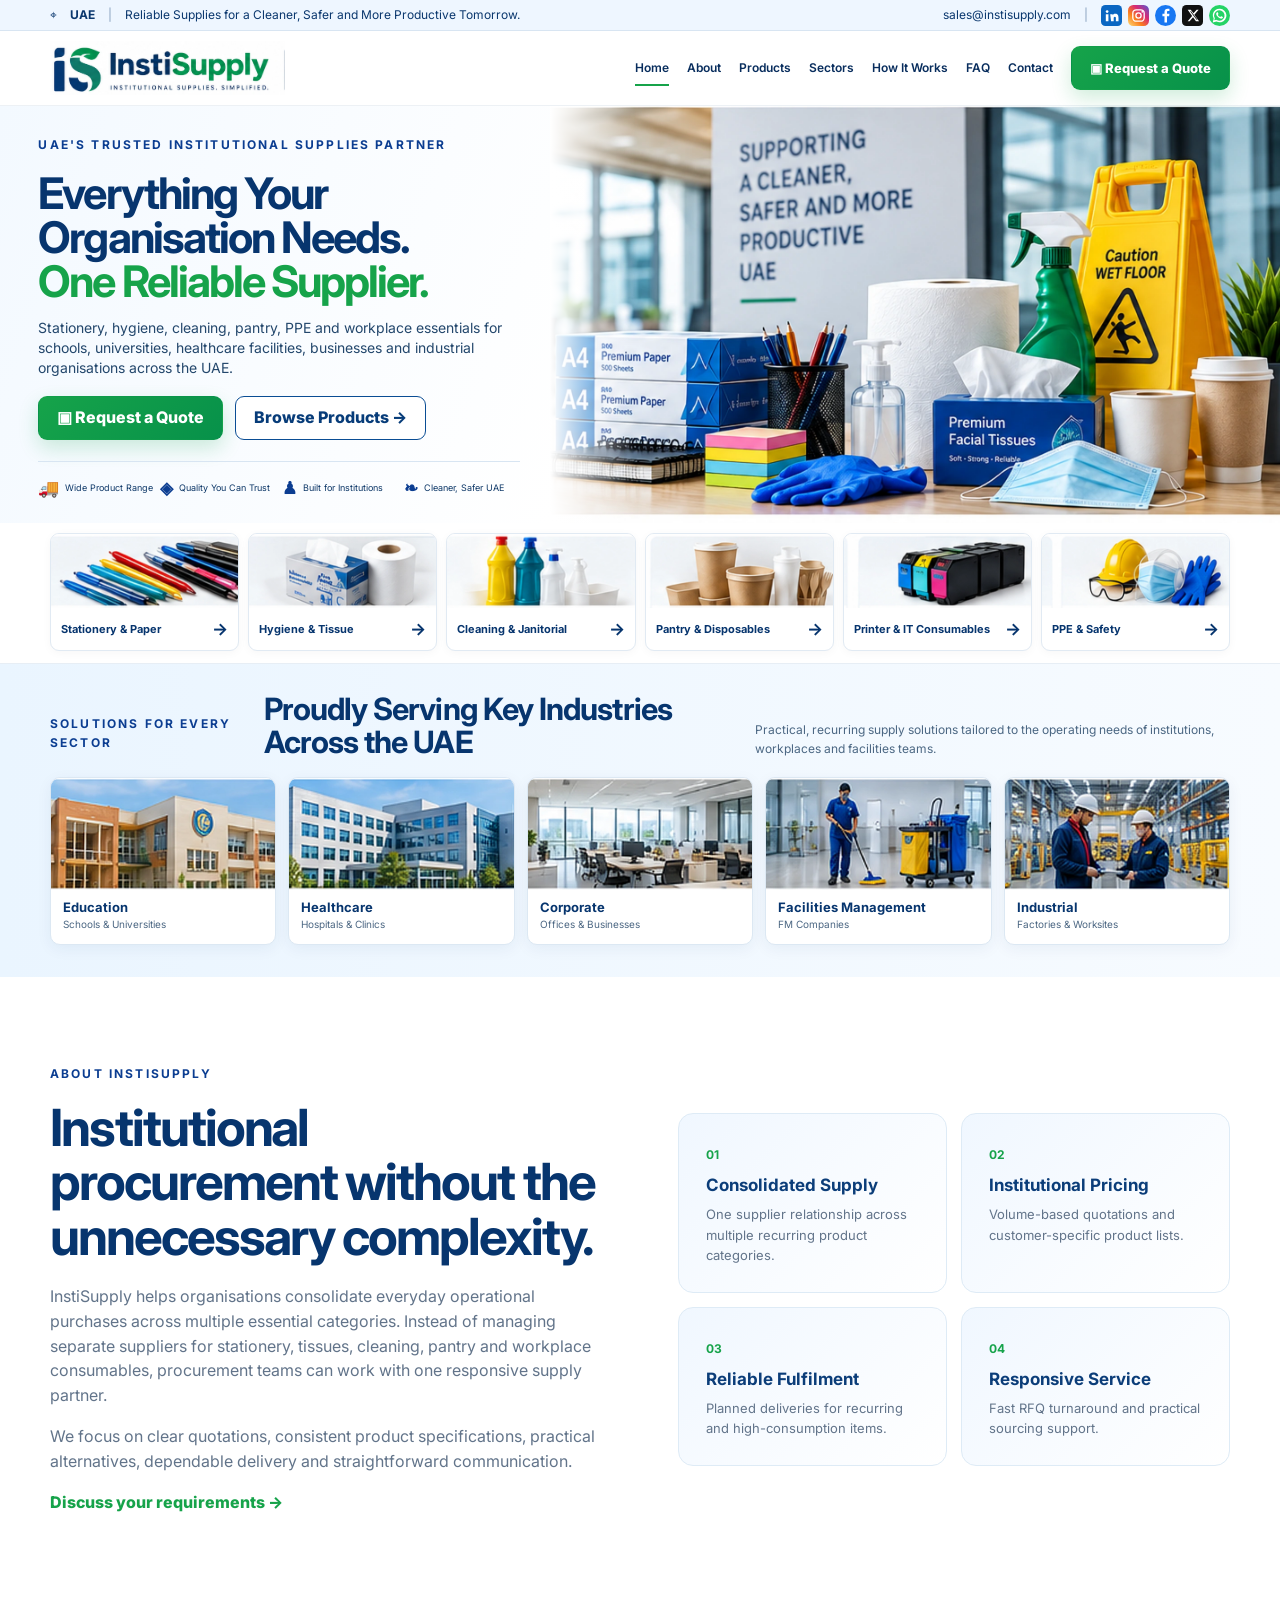
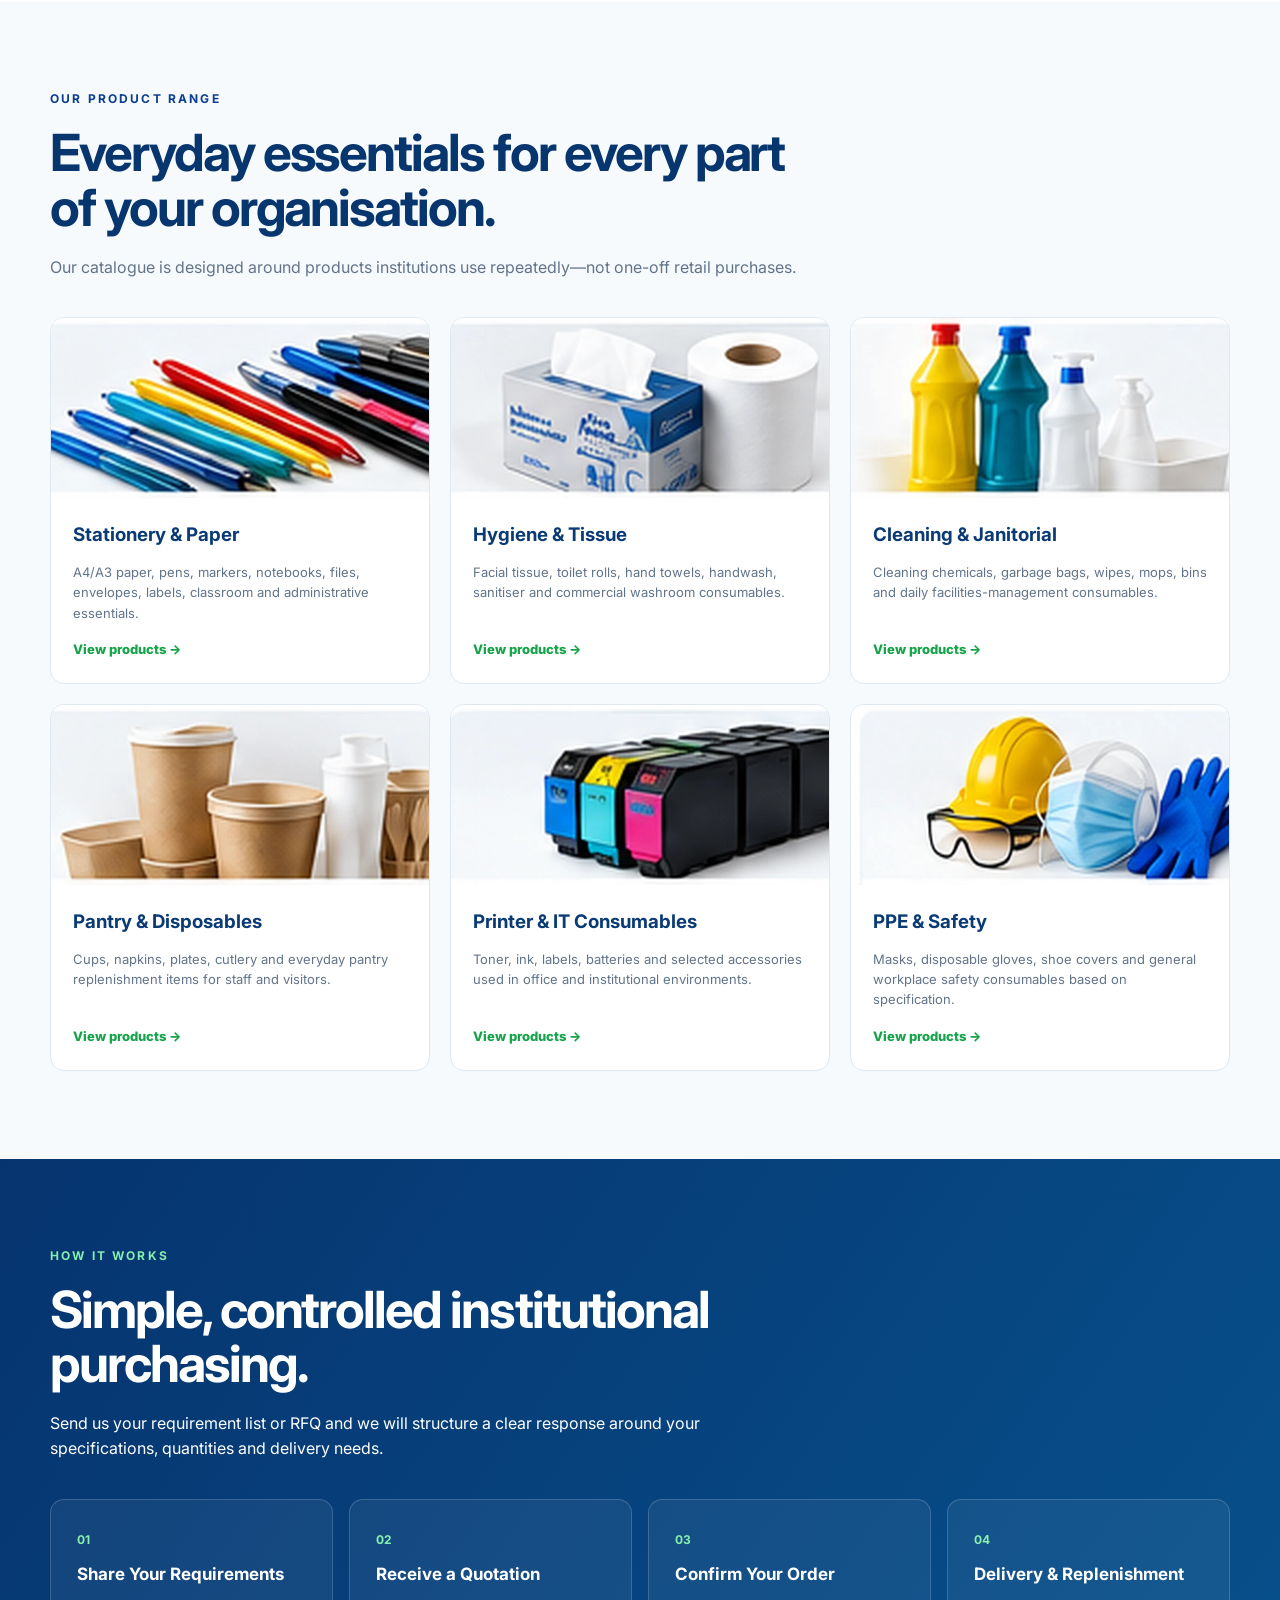
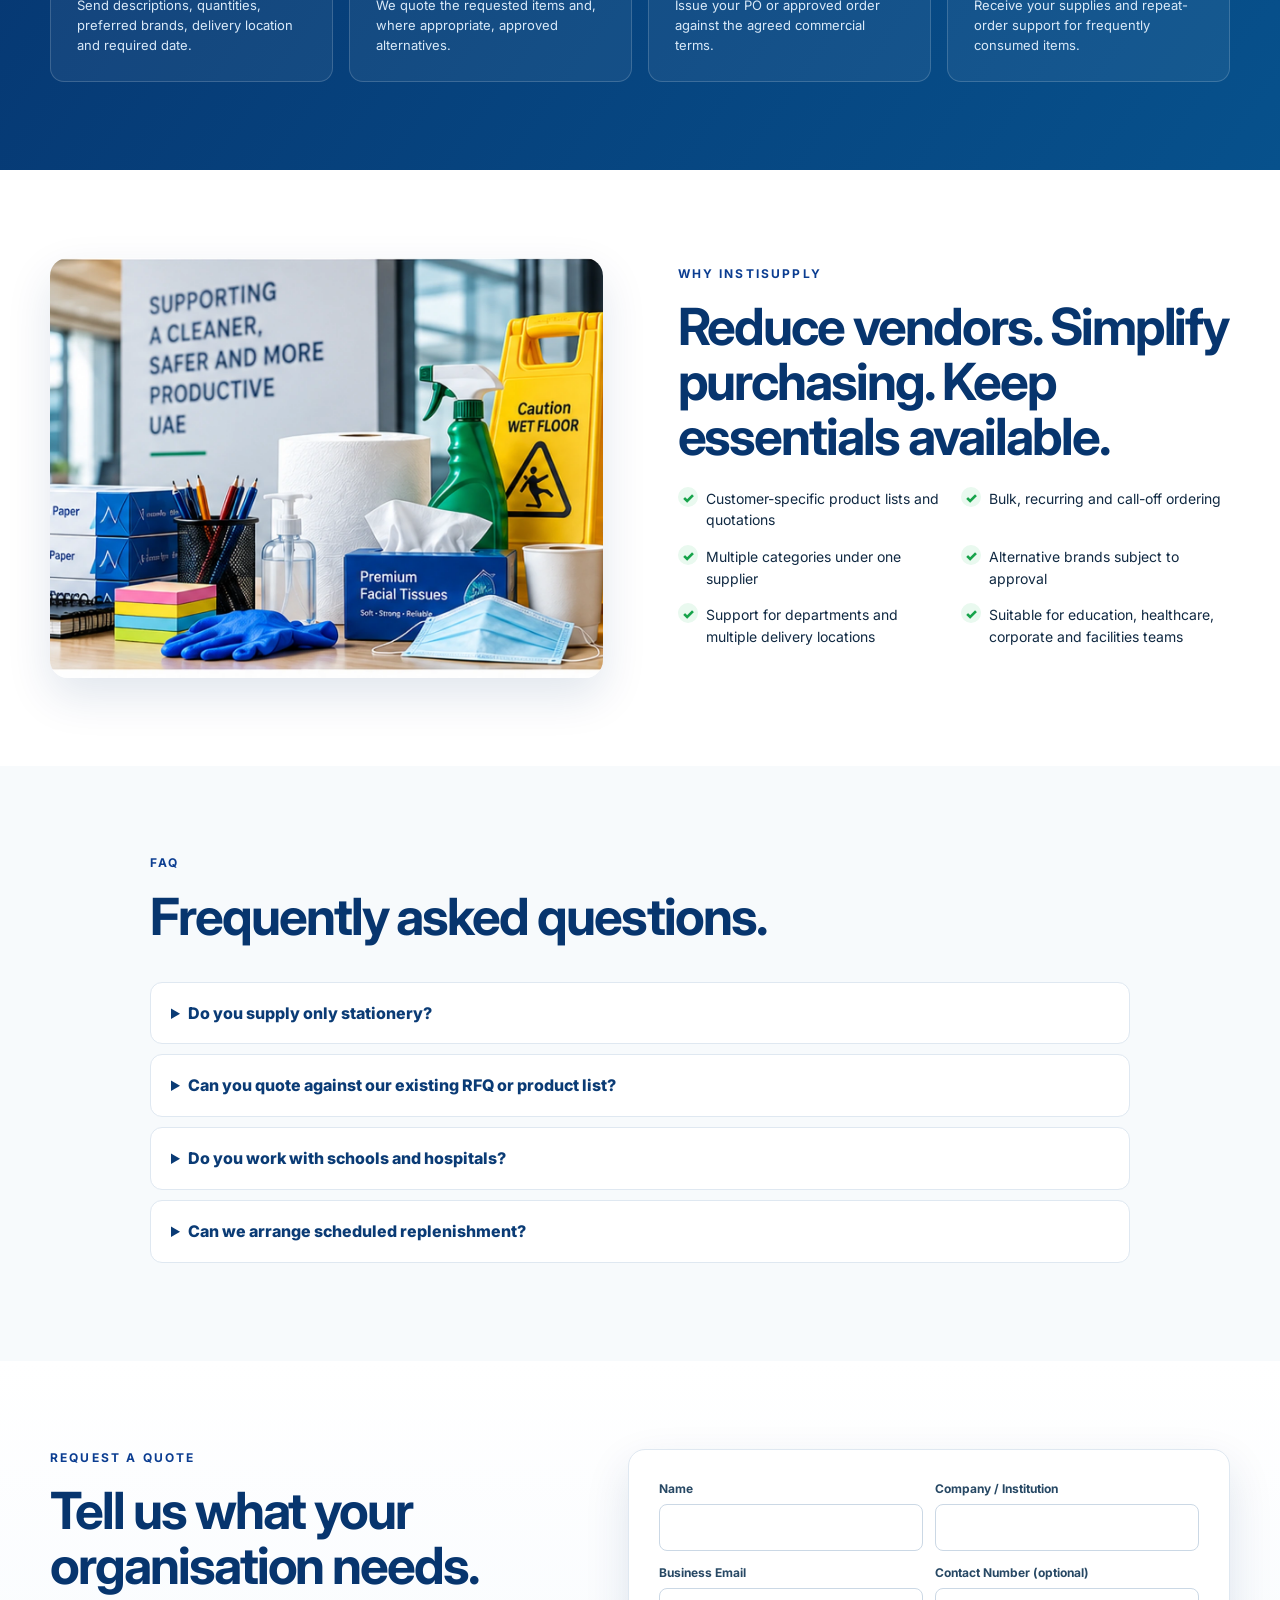
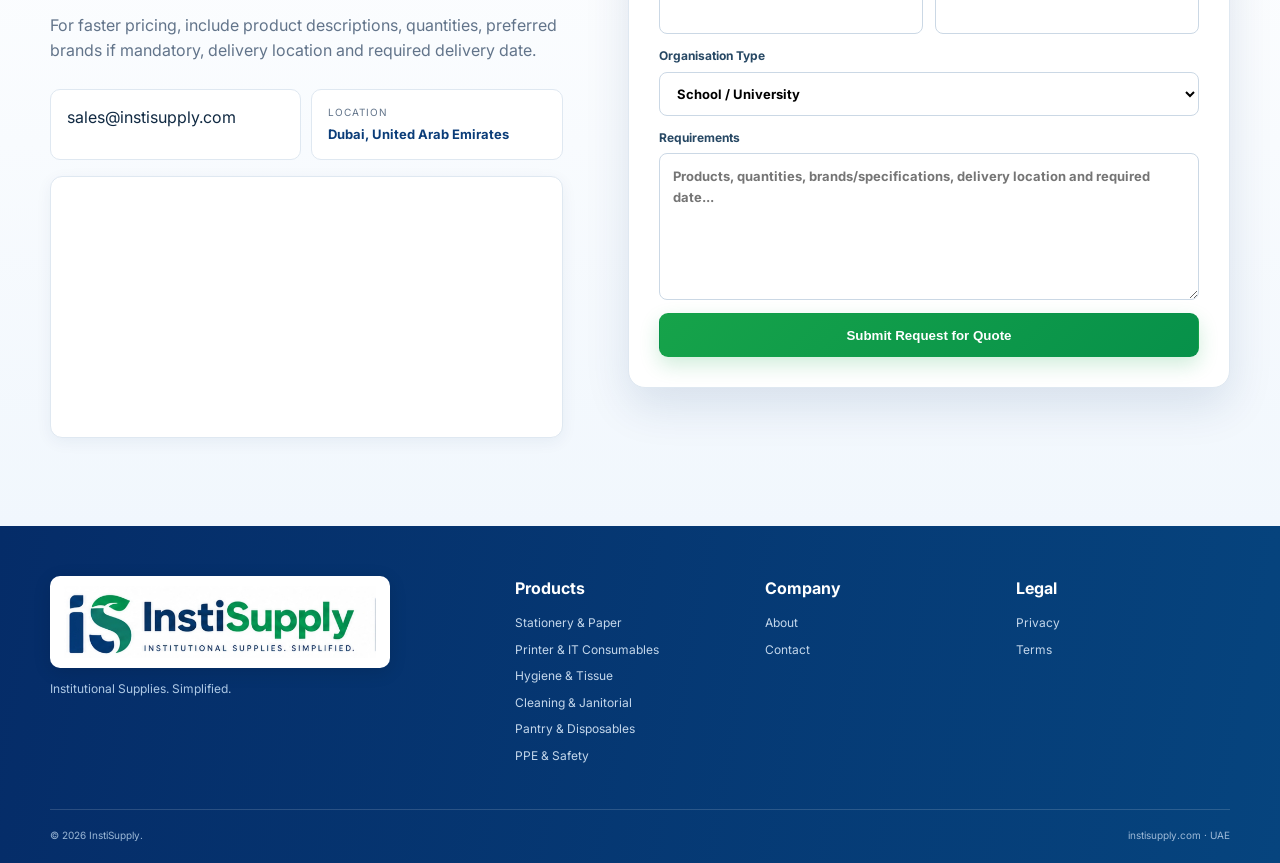
==== commit d670bb10: "Add files via upload" ====
--- a/index.html
+++ b/index.html
@@ -1,26 +1,26 @@
-<!doctype html>
+<!DOCTYPE html>
+
 <html lang="en">
 <head>
-<meta charset="utf-8"><meta name="viewport" content="width=device-width,initial-scale=1">
-<title>Institutional Supplies Dubai & UAE | InstiSupply</title>
-<meta name="description" content="InstiSupply supplies stationery, hygiene, cleaning, pantry, printer consumables, PPE and workplace essentials to schools, universities, healthcare, businesses and institutions across the UAE.">
-<meta name="theme-color" content="#0B3D91"><link rel="canonical" href="https://instisupply.com/">
-<link rel="icon" href="assets/img/instisupply-mark.png" type="image/png"><link rel="apple-touch-icon" href="assets/img/instisupply-mark.png">
-<link rel="preconnect" href="https://fonts.googleapis.com"><link rel="preconnect" href="https://fonts.gstatic.com" crossorigin>
-<link href="https://fonts.googleapis.com/css2?family=Inter:wght@400;500;600;700;800&display=swap" rel="stylesheet"><link rel="stylesheet" href="assets/css/styles.css">
-
-<meta name="robots" content="index,follow,max-image-preview:large,max-snippet:-1,max-video-preview:-1">
-<meta name="author" content="InstiSupply">
-<meta property="og:type" content="website">
-<meta property="og:site_name" content="InstiSupply">
-<meta property="og:title" content="Institutional Supplies Dubai & UAE | InstiSupply">
-<meta property="og:description" content="Institutional supplies for organisations across Dubai and the UAE: stationery, hygiene, cleaning, pantry, printer consumables, PPE and workplace essentials.">
-<meta property="og:url" content="https://instisupply.com/">
-<meta property="og:image" content="https://instisupply.com/assets/img/hero-institutional-supplies.webp">
-<meta name="twitter:card" content="summary_large_image">
-<meta name="twitter:title" content="Institutional Supplies Dubai & UAE | InstiSupply">
-<meta name="twitter:description" content="Reliable institutional supplies for organisations across Dubai and the UAE.">
-<meta name="twitter:image" content="https://instisupply.com/assets/img/hero-institutional-supplies.webp">
+<meta charset="utf-8"/><meta content="width=device-width,initial-scale=1" name="viewport"/>
+<title>Institutional Supplies Dubai &amp; UAE | InstiSupply</title>
+<meta content="InstiSupply supplies stationery, hygiene, cleaning, pantry, printer consumables, PPE and workplace essentials to schools, universities, healthcare, businesses and institutions across the UAE." name="description"/>
+<meta content="#0B3D91" name="theme-color"/><link href="https://instisupply.com/" rel="canonical"/>
+<link href="assets/img/instisupply-mark.png" rel="icon" type="image/png"/><link href="assets/img/instisupply-mark.png" rel="apple-touch-icon"/>
+<link href="https://fonts.googleapis.com" rel="preconnect"/><link crossorigin="" href="https://fonts.gstatic.com" rel="preconnect"/>
+<link href="https://fonts.googleapis.com/css2?family=Inter:wght@400;500;600;700;800&amp;display=swap" rel="stylesheet"/><link href="assets/css/styles.css" rel="stylesheet"/>
+<meta content="index,follow,max-image-preview:large,max-snippet:-1,max-video-preview:-1" name="robots"/>
+<meta content="InstiSupply" name="author"/>
+<meta content="website" property="og:type"/>
+<meta content="InstiSupply" property="og:site_name"/>
+<meta content="Institutional Supplies Dubai &amp; UAE | InstiSupply" property="og:title"/>
+<meta content="Institutional supplies for organisations across Dubai and the UAE: stationery, hygiene, cleaning, pantry, printer consumables, PPE and workplace essentials." property="og:description"/>
+<meta content="https://instisupply.com/" property="og:url"/>
+<meta content="https://instisupply.com/assets/img/hero-institutional-supplies.webp" property="og:image"/>
+<meta content="summary_large_image" name="twitter:card"/>
+<meta content="Institutional Supplies Dubai &amp; UAE | InstiSupply" name="twitter:title"/>
+<meta content="Reliable institutional supplies for organisations across Dubai and the UAE." name="twitter:description"/>
+<meta content="https://instisupply.com/assets/img/hero-institutional-supplies.webp" name="twitter:image"/>
 <script type="application/ld+json">
 {
   "@context":"https://schema.org",
@@ -49,74 +49,60 @@
 </script>
 </head>
 <body>
-<div class="topbar"><div class="container topbar-inner"><div>⌖ <strong>UAE</strong><span class="sep">|</span><span class="top-tagline">Reliable Supplies for a Cleaner, Safer and More Productive Tomorrow.</span></div><div class="top-links"><a href="mailto:sales@instisupply.com" data-config-email>sales@instisupply.com</a><span class="sep">|</span><div class="social-links social-links-top" aria-label="InstiSupply social media">
-<a href="#" data-social="linkedin" target="_blank" rel="noopener" aria-label="LinkedIn"><img src="assets/img/social-linkedin.svg" alt=""></a>
-<a href="#" data-social="instagram" target="_blank" rel="noopener" aria-label="Instagram"><img src="assets/img/social-instagram.svg" alt=""></a>
-<a href="#" data-social="facebook" target="_blank" rel="noopener" aria-label="Facebook"><img src="assets/img/social-facebook.svg" alt=""></a>
-<a href="#" data-social="twitter" target="_blank" rel="noopener" aria-label="X / Twitter"><img src="assets/img/social-x.svg" alt=""></a>
-<a href="#" data-social="whatsapp" target="_blank" rel="noopener" aria-label="WhatsApp"><img src="assets/img/social-whatsapp.svg" alt=""></a>
-</div></div></div></div>
-<header class="site-header" id="top"><div class="container nav-wrap"><a class="brand" href="#top"><img src="assets/img/instisupply-logo.webp" alt="InstiSupply — Institutional Supplies. Simplified."></a><button class="nav-toggle" aria-expanded="false" aria-controls="site-nav">☰</button><nav id="site-nav" class="site-nav"><a class="active" href="#top">Home</a><a href="#about">About</a><a href="catalog.html">Products</a><a href="#industries">Sectors</a><a href="#how-it-works">How It Works</a><a href="#faq">FAQ</a><a href="#contact">Contact</a></nav><div class="header-actions"><form class="site-search" action="catalog.html"><input name="q" aria-label="Search products" placeholder="Search products..."><button aria-label="Search">⌕</button></form><a class="btn btn-primary btn-small" href="#contact">▣ Request a Quote</a></div></div></header>
+<div class="topbar"><div class="container topbar-inner"><div>⌖ <strong>UAE</strong><span class="sep">|</span><span class="top-tagline">Reliable Supplies for a Cleaner, Safer and More Productive Tomorrow.</span></div><div class="top-links"><a data-config-email="" href="mailto:sales@instisupply.com">sales@instisupply.com</a><span class="sep">|</span><div class="social-links social-links-top" aria-label="InstiSupply social media"><a href="#" data-social="linkedin" target="_blank" rel="noopener" aria-label="LinkedIn"><img src="assets/img/social-linkedin.svg" alt=""></a><a href="#" data-social="instagram" target="_blank" rel="noopener" aria-label="Instagram"><img src="assets/img/social-instagram.svg" alt=""></a><a href="#" data-social="facebook" target="_blank" rel="noopener" aria-label="Facebook"><img src="assets/img/social-facebook.svg" alt=""></a><a href="#" data-social="twitter" target="_blank" rel="noopener" aria-label="X / Twitter"><img src="assets/img/social-x.svg" alt=""></a><a href="#" data-social="whatsapp" target="_blank" rel="noopener" aria-label="WhatsApp"><img src="assets/img/social-whatsapp.svg" alt=""></a></div></div></div></div>
+<header class="site-header" id="top"><div class="container nav-wrap"><a class="brand" href="#top"><img alt="InstiSupply — Institutional Supplies. Simplified." src="assets/img/instisupply-logo.webp"/></a><button aria-controls="site-nav" aria-expanded="false" class="nav-toggle">☰</button><nav class="site-nav" id="site-nav"><a class="active" href="#top">Home</a><a href="#about">About</a><a href="catalog.html">Products</a><a href="#industries">Sectors</a><a href="#how-it-works">How It Works</a><a href="#faq">FAQ</a><a href="#contact">Contact</a></nav><div class="header-actions"><form action="catalog.html" class="site-search"><input aria-label="Search products" name="q" placeholder="Search products..."/><button aria-label="Search">⌕</button></form><a class="btn btn-primary btn-small" href="#contact">▣ Request a Quote</a></div></div></header>
 <main>
-<section class="hero"><div class="hero-grid"><div class="hero-copy-block"><span class="eyebrow">UAE'S TRUSTED INSTITUTIONAL SUPPLIES PARTNER</span><h1>Everything Your<br>Organisation Needs.<br><span>One Reliable Supplier.</span></h1><p>Stationery, hygiene, cleaning, pantry, PPE and workplace essentials for schools, universities, healthcare facilities, businesses and industrial organisations across the UAE.</p><div class="hero-actions"><a href="#contact" class="btn btn-primary">▣ Request a Quote</a><a href="catalog.html" class="btn btn-outline">Browse Products →</a></div><div class="hero-benefits"><div><b>🚚</b><span>Wide Product Range</span></div><div><b>◈</b><span>Quality You Can Trust</span></div><div><b>♟</b><span>Built for Institutions</span></div><div><b>❧</b><span>Cleaner, Safer UAE</span></div></div></div><div class="hero-image"><img src="assets/img/hero-institutional-supplies.webp" alt="Institutional stationery, hygiene, cleaning, pantry and PPE supplies"></div></div></section>
+<section class="hero"><div class="hero-grid"><div class="hero-copy-block"><span class="eyebrow">UAE'S TRUSTED INSTITUTIONAL SUPPLIES PARTNER</span><h1>Everything Your<br/>Organisation Needs.<br/><span>One Reliable Supplier.</span></h1><p>Stationery, hygiene, cleaning, pantry, PPE and workplace essentials for schools, universities, healthcare facilities, businesses and industrial organisations across the UAE.</p><div class="hero-actions"><a class="btn btn-primary" href="#contact">▣ Request a Quote</a><a class="btn btn-outline" href="catalog.html">Browse Products →</a></div><div class="hero-benefits"><div><b>🚚</b><span>Wide Product Range</span></div><div><b>◈</b><span>Quality You Can Trust</span></div><div><b>♟</b><span>Built for Institutions</span></div><div><b>❧</b><span>Cleaner, Safer UAE</span></div></div></div><div class="hero-image"><img alt="Institutional stationery, hygiene, cleaning, pantry and PPE supplies" src="assets/img/hero-institutional-supplies.webp"/></div></div></section>
 <section class="category-strip"><div class="container category-grid">
-<a class="category-card" href="catalog.html?category=stationery"><img src="assets/img/category-stationery-paper.webp" alt="Stationery and paper supplies"><div><span>Stationery &amp; Paper</span><b>→</b></div></a>
-<a class="category-card" href="catalog.html?category=hygiene"><img src="assets/img/category-hygiene-tissue.webp" alt="Hygiene and tissue supplies"><div><span>Hygiene &amp; Tissue</span><b>→</b></div></a>
-<a class="category-card" href="catalog.html?category=cleaning"><img src="assets/img/category-cleaning-janitorial.webp" alt="Cleaning and janitorial supplies"><div><span>Cleaning &amp; Janitorial</span><b>→</b></div></a>
-<a class="category-card" href="catalog.html?category=pantry"><img src="assets/img/category-pantry-disposables.webp" alt="Pantry and disposable supplies"><div><span>Pantry &amp; Disposables</span><b>→</b></div></a>
-<a class="category-card" href="catalog.html?category=printer"><img src="assets/img/category-printer-it.webp" alt="Printer and IT consumables"><div><span>Printer &amp; IT Consumables</span><b>→</b></div></a>
-<a class="category-card" href="catalog.html?category=ppe"><img src="assets/img/category-ppe-safety.webp" alt="PPE and safety supplies"><div><span>PPE &amp; Safety</span><b>→</b></div></a>
+<a class="category-card" href="stationery-paper.html"><img alt="Stationery and paper supplies" src="assets/img/category-stationery-paper.webp"/><div><span>Stationery &amp; Paper</span><b>→</b></div></a>
+<a class="category-card" href="hygiene-tissue.html"><img alt="Hygiene and tissue supplies" src="assets/img/category-hygiene-tissue.webp"/><div><span>Hygiene &amp; Tissue</span><b>→</b></div></a>
+<a class="category-card" href="cleaning-janitorial.html"><img alt="Cleaning and janitorial supplies" src="assets/img/category-cleaning-janitorial.webp"/><div><span>Cleaning &amp; Janitorial</span><b>→</b></div></a>
+<a class="category-card" href="pantry-disposables.html"><img alt="Pantry and disposable supplies" src="assets/img/category-pantry-disposables.webp"/><div><span>Pantry &amp; Disposables</span><b>→</b></div></a>
+<a class="category-card" href="printer-it-consumables.html"><img alt="Printer and IT consumables" src="assets/img/category-printer-it.webp"/><div><span>Printer &amp; IT Consumables</span><b>→</b></div></a>
+<a class="category-card" href="ppe-safety.html"><img alt="PPE and safety supplies" src="assets/img/category-ppe-safety.webp"/><div><span>PPE &amp; Safety</span><b>→</b></div></a>
 </div></section>
 <section class="sector-band" id="industries">
-  <div class="container">
-    <div class="sector-heading">
-      <span class="eyebrow">SOLUTIONS FOR EVERY SECTOR</span>
-      <h2>Proudly Serving Key Industries Across the UAE</h2>
-      <p>Practical, recurring supply solutions tailored to the operating needs of institutions, workplaces and facilities teams.</p>
-    </div>
-    <div class="sector-cards">
-      <article class="sector-card"><img src="assets/img/sector-education.webp" alt="Modern UAE school and university education facility" loading="lazy"><div><h3>Education</h3><p>Schools &amp; Universities</p></div></article>
-      <article class="sector-card"><img src="assets/img/sector-healthcare.webp" alt="Modern hospital and healthcare facility" loading="lazy"><div><h3>Healthcare</h3><p>Hospitals &amp; Clinics</p></div></article>
-      <article class="sector-card"><img src="assets/img/sector-corporate.webp" alt="Modern corporate office workspace" loading="lazy"><div><h3>Corporate</h3><p>Offices &amp; Businesses</p></div></article>
-      <article class="sector-card"><img src="assets/img/sector-facilities.webp" alt="Facilities management team maintaining a commercial building" loading="lazy"><div><h3>Facilities Management</h3><p>FM Companies</p></div></article>
-      <article class="sector-card"><img src="assets/img/sector-industrial.webp" alt="Industrial factory and worksite operations" loading="lazy"><div><h3>Industrial</h3><p>Factories &amp; Worksites</p></div></article>
-    </div>
-  </div>
+<div class="container">
+<div class="sector-heading">
+<span class="eyebrow">SOLUTIONS FOR EVERY SECTOR</span>
+<h2>Proudly Serving Key Industries Across the UAE</h2>
+<p>Practical, recurring supply solutions tailored to the operating needs of institutions, workplaces and facilities teams.</p>
+</div>
+<div class="sector-cards">
+<article class="sector-card"><img alt="Modern UAE school and university education facility" loading="lazy" src="assets/img/sector-education.webp"/><div><h3>Education</h3><p>Schools &amp; Universities</p></div></article>
+<article class="sector-card"><img alt="Modern hospital and healthcare facility" loading="lazy" src="assets/img/sector-healthcare.webp"/><div><h3>Healthcare</h3><p>Hospitals &amp; Clinics</p></div></article>
+<article class="sector-card"><img alt="Modern corporate office workspace" loading="lazy" src="assets/img/sector-corporate.webp"/><div><h3>Corporate</h3><p>Offices &amp; Businesses</p></div></article>
+<article class="sector-card"><img alt="Facilities management team maintaining a commercial building" loading="lazy" src="assets/img/sector-facilities.webp"/><div><h3>Facilities Management</h3><p>FM Companies</p></div></article>
+<article class="sector-card"><img alt="Industrial factory and worksite operations" loading="lazy" src="assets/img/sector-industrial.webp"/><div><h3>Industrial</h3><p>Factories &amp; Worksites</p></div></article>
+</div>
+</div>
 </section>
 <section class="section" id="about"><div class="container split"><div><span class="eyebrow">ABOUT INSTISUPPLY</span><h2>Institutional procurement without the unnecessary complexity.</h2><p>InstiSupply helps organisations consolidate everyday operational purchases across multiple essential categories. Instead of managing separate suppliers for stationery, tissues, cleaning, pantry and workplace consumables, procurement teams can work with one responsive supply partner.</p><p>We focus on clear quotations, consistent product specifications, practical alternatives, dependable delivery and straightforward communication.</p><a class="text-link" href="#contact">Discuss your requirements →</a></div><div class="feature-panel"><div><strong>01</strong><h3>Consolidated Supply</h3><p>One supplier relationship across multiple recurring product categories.</p></div><div><strong>02</strong><h3>Institutional Pricing</h3><p>Volume-based quotations and customer-specific product lists.</p></div><div><strong>03</strong><h3>Reliable Fulfilment</h3><p>Planned deliveries for recurring and high-consumption items.</p></div><div><strong>04</strong><h3>Responsive Service</h3><p>Fast RFQ turnaround and practical sourcing support.</p></div></div></div></section>
 <section class="section section-soft"><div class="container"><div class="section-head"><span class="eyebrow">OUR PRODUCT RANGE</span><h2>Everyday essentials for every part of your organisation.</h2><p>Our catalogue is designed around products institutions use repeatedly—not one-off retail purchases.</p></div><div class="detail-grid">
-<article><img src="assets/img/category-stationery-paper.webp" alt="Stationery"><div><h3>Stationery &amp; Paper</h3><p>A4/A3 paper, pens, markers, notebooks, files, envelopes, labels, classroom and administrative essentials.</p><a href="catalog.html?category=stationery">View products →</a></div></article>
-<article><img src="assets/img/category-hygiene-tissue.webp" alt="Hygiene"><div><h3>Hygiene &amp; Tissue</h3><p>Facial tissue, toilet rolls, hand towels, handwash, sanitiser and commercial washroom consumables.</p><a href="catalog.html?category=hygiene">View products →</a></div></article>
-<article><img src="assets/img/category-cleaning-janitorial.webp" alt="Cleaning"><div><h3>Cleaning &amp; Janitorial</h3><p>Cleaning chemicals, garbage bags, wipes, mops, bins and daily facilities-management consumables.</p><a href="catalog.html?category=cleaning">View products →</a></div></article>
-<article><img src="assets/img/category-pantry-disposables.webp" alt="Pantry"><div><h3>Pantry &amp; Disposables</h3><p>Cups, napkins, plates, cutlery and everyday pantry replenishment items for staff and visitors.</p><a href="catalog.html?category=pantry">View products →</a></div></article>
-<article><img src="assets/img/category-printer-it.webp" alt="Printer consumables"><div><h3>Printer &amp; IT Consumables</h3><p>Toner, ink, labels, batteries and selected accessories used in office and institutional environments.</p><a href="catalog.html?category=printer">View products →</a></div></article>
-<article><img src="assets/img/category-ppe-safety.webp" alt="PPE"><div><h3>PPE &amp; Safety</h3><p>Masks, disposable gloves, shoe covers and general workplace safety consumables based on specification.</p><a href="catalog.html?category=ppe">View products →</a></div></article>
+<article><img alt="Stationery" src="assets/img/category-stationery-paper.webp"/><div><h3>Stationery &amp; Paper</h3><p>A4/A3 paper, pens, markers, notebooks, files, envelopes, labels, classroom and administrative essentials.</p><a href="stationery-paper.html">View products →</a></div></article>
+<article><img alt="Hygiene" src="assets/img/category-hygiene-tissue.webp"/><div><h3>Hygiene &amp; Tissue</h3><p>Facial tissue, toilet rolls, hand towels, handwash, sanitiser and commercial washroom consumables.</p><a href="hygiene-tissue.html">View products →</a></div></article>
+<article><img alt="Cleaning" src="assets/img/category-cleaning-janitorial.webp"/><div><h3>Cleaning &amp; Janitorial</h3><p>Cleaning chemicals, garbage bags, wipes, mops, bins and daily facilities-management consumables.</p><a href="cleaning-janitorial.html">View products →</a></div></article>
+<article><img alt="Pantry" src="assets/img/category-pantry-disposables.webp"/><div><h3>Pantry &amp; Disposables</h3><p>Cups, napkins, plates, cutlery and everyday pantry replenishment items for staff and visitors.</p><a href="pantry-disposables.html">View products →</a></div></article>
+<article><img alt="Printer consumables" src="assets/img/category-printer-it.webp"/><div><h3>Printer &amp; IT Consumables</h3><p>Toner, ink, labels, batteries and selected accessories used in office and institutional environments.</p><a href="printer-it-consumables.html">View products →</a></div></article>
+<article><img alt="PPE" src="assets/img/category-ppe-safety.webp"/><div><h3>PPE &amp; Safety</h3><p>Masks, disposable gloves, shoe covers and general workplace safety consumables based on specification.</p><a href="ppe-safety.html">View products →</a></div></article>
 </div></div></section>
 <section class="section process" id="how-it-works"><div class="container"><div class="section-head light"><span class="eyebrow">HOW IT WORKS</span><h2>Simple, controlled institutional purchasing.</h2><p>Send us your requirement list or RFQ and we will structure a clear response around your specifications, quantities and delivery needs.</p></div><div class="steps"><article><b>01</b><h3>Share Your Requirements</h3><p>Send descriptions, quantities, preferred brands, delivery location and required date.</p></article><article><b>02</b><h3>Receive a Quotation</h3><p>We quote the requested items and, where appropriate, approved alternatives.</p></article><article><b>03</b><h3>Confirm Your Order</h3><p>Issue your PO or approved order against the agreed commercial terms.</p></article><article><b>04</b><h3>Delivery &amp; Replenishment</h3><p>Receive your supplies and repeat-order support for frequently consumed items.</p></article></div></div></section>
-<section class="section" id="why"><div class="container split"><div class="supply-image-card"><img src="assets/img/hero-institutional-supplies.webp" alt="Wide range of InstiSupply institutional products"></div><div><span class="eyebrow">WHY INSTISUPPLY</span><h2>Reduce vendors. Simplify purchasing. Keep essentials available.</h2><ul class="checks"><li>Customer-specific product lists and quotations</li><li>Bulk, recurring and call-off ordering</li><li>Multiple categories under one supplier</li><li>Alternative brands subject to approval</li><li>Support for departments and multiple delivery locations</li><li>Suitable for education, healthcare, corporate and facilities teams</li></ul></div></div></section>
+<section class="section" id="why"><div class="container split"><div class="supply-image-card"><img alt="Wide range of InstiSupply institutional products" src="assets/img/hero-institutional-supplies.webp"/></div><div><span class="eyebrow">WHY INSTISUPPLY</span><h2>Reduce vendors. Simplify purchasing. Keep essentials available.</h2><ul class="checks"><li>Customer-specific product lists and quotations</li><li>Bulk, recurring and call-off ordering</li><li>Multiple categories under one supplier</li><li>Alternative brands subject to approval</li><li>Support for departments and multiple delivery locations</li><li>Suitable for education, healthcare, corporate and facilities teams</li></ul></div></div></section>
 <section class="section section-soft" id="faq"><div class="container faq-wrap"><div class="section-head"><span class="eyebrow">FAQ</span><h2>Frequently asked questions.</h2></div><details><summary>Do you supply only stationery?</summary><p>No. InstiSupply is positioned as an institutional supplies business covering stationery, paper, hygiene, tissue, cleaning, pantry, printer consumables, PPE and other workplace essentials.</p></details><details><summary>Can you quote against our existing RFQ or product list?</summary><p>Yes. Send your descriptions, pack sizes, quantities and preferred brands. We can quote against your existing list and identify alternatives where appropriate.</p></details><details><summary>Do you work with schools and hospitals?</summary><p>Yes. The site is designed for education, healthcare, corporate, facilities-management and industrial buyers. Regulated medical products are supplied only where the relevant approvals and compliant sourcing requirements apply.</p></details><details><summary>Can we arrange scheduled replenishment?</summary><p>For recurring items, scheduled or call-off supply can be discussed based on volumes, commercial terms and delivery locations.</p></details></div></section>
-<section class="section contact-section" id="contact"><div class="container contact-grid"><div><span class="eyebrow">REQUEST A QUOTE</span><h2>Tell us what your organisation needs.</h2><p>For faster pricing, include product descriptions, quantities, preferred brands if mandatory, delivery location and required delivery date.</p><div class="contact-cards"><a href="mailto:sales@instisupply.com" data-config-email><span>Email</span><strong>sales@instisupply.com</strong></a><div><span>Location</span><strong data-location-label>Dubai, United Arab Emirates</strong></div></div><div class="contact-social-block"><span>Follow / Contact InstiSupply</span><div class="social-links social-links-contact">
-<a href="#" data-social="linkedin" target="_blank" rel="noopener" aria-label="LinkedIn"><img src="assets/img/social-linkedin.svg" alt="LinkedIn"></a>
-<a href="#" data-social="instagram" target="_blank" rel="noopener" aria-label="Instagram"><img src="assets/img/social-instagram.svg" alt="Instagram"></a>
-<a href="#" data-social="facebook" target="_blank" rel="noopener" aria-label="Facebook"><img src="assets/img/social-facebook.svg" alt="Facebook"></a>
-<a href="#" data-social="twitter" target="_blank" rel="noopener" aria-label="X / Twitter"><img src="assets/img/social-x.svg" alt="X / Twitter"></a>
-<a href="#" data-social="whatsapp" target="_blank" rel="noopener" aria-label="WhatsApp"><img src="assets/img/social-whatsapp.svg" alt="WhatsApp"></a>
-</div></div><div class="map-wrap"><iframe title="InstiSupply service location — Dubai" loading="lazy" referrerpolicy="no-referrer-when-downgrade" data-map src="https://www.google.com/maps?q=Dubai%2C%20United%20Arab%20Emirates&output=embed"></iframe></div></div><form class="quote-form" data-formspree action="https://formspree.io/f/xyzynpnr" method="POST">
-  <input type="hidden" name="_subject" value="New InstiSupply RFQ Request">
-  <input type="text" name="_gotcha" tabindex="-1" autocomplete="off" class="hp-field" aria-hidden="true"><div class="form-row"><label>Name<input required name="name" autocomplete="name"></label><label>Company / Institution<input required name="company" autocomplete="organization"></label></div><div class="form-row"><label>Business Email<input required type="email" name="email" autocomplete="email"></label><label>Contact Number (optional)<input name="phone" autocomplete="tel"></label></div><label>Organisation Type<select name="organisation_type"><option>School / University</option><option>Hospital / Clinic</option><option>Corporate / Office</option><option>Facilities Management</option><option>Industrial / Worksite</option><option>Hospitality / Other</option></select></label><label>Requirements<textarea required name="requirements" rows="6" placeholder="Products, quantities, brands/specifications, delivery location and required date..."></textarea></label><button class="btn btn-primary btn-full" type="submit">Submit Request for Quote</button></form></div></section>
+<section class="section contact-section" id="contact"><div class="container contact-grid"><div><span class="eyebrow">REQUEST A QUOTE</span><h2>Tell us what your organisation needs.</h2><p>For faster pricing, include product descriptions, quantities, preferred brands if mandatory, delivery location and required delivery date.</p><div class="contact-cards"><a data-config-email="" href="mailto:sales@instisupply.com"><span>Email</span><strong>sales@instisupply.com</strong></a><div><span>Location</span><strong data-location-label="">Dubai, United Arab Emirates</strong></div></div><div class="contact-social-block"><span>Follow / Contact InstiSupply</span><div class="social-links social-links-contact"><a href="#" data-social="linkedin" target="_blank" rel="noopener" aria-label="LinkedIn"><img src="assets/img/social-linkedin.svg" alt="LinkedIn"></a><a href="#" data-social="instagram" target="_blank" rel="noopener" aria-label="Instagram"><img src="assets/img/social-instagram.svg" alt="Instagram"></a><a href="#" data-social="facebook" target="_blank" rel="noopener" aria-label="Facebook"><img src="assets/img/social-facebook.svg" alt="Facebook"></a><a href="#" data-social="twitter" target="_blank" rel="noopener" aria-label="X / Twitter"><img src="assets/img/social-x.svg" alt="X / Twitter"></a><a href="#" data-social="whatsapp" target="_blank" rel="noopener" aria-label="WhatsApp"><img src="assets/img/social-whatsapp.svg" alt="WhatsApp"></a></div></div><div class="map-wrap"><iframe data-map="" loading="lazy" referrerpolicy="no-referrer-when-downgrade" src="https://www.google.com/maps?q=Dubai%2C%20United%20Arab%20Emirates&amp;output=embed" title="InstiSupply service location — Dubai"></iframe></div></div><form action="https://formspree.io/f/xyzynpnr" class="quote-form" data-formspree="" method="POST">
+<input name="_subject" type="hidden" value="New InstiSupply RFQ Request"/>
+<input aria-hidden="true" autocomplete="off" class="hp-field" name="_gotcha" tabindex="-1" type="text"/><div class="form-row"><label>Name<input autocomplete="name" name="name" required=""/></label><label>Company / Institution<input autocomplete="organization" name="company" required=""/></label></div><div class="form-row"><label>Business Email<input autocomplete="email" name="email" required="" type="email"/></label><label>Contact Number (optional)<input autocomplete="tel" name="phone"/></label></div><label>Organisation Type<select name="organisation_type"><option>School / University</option><option>Hospital / Clinic</option><option>Corporate / Office</option><option>Facilities Management</option><option>Industrial / Worksite</option><option>Hospitality / Other</option></select></label><label>Requirements<textarea name="requirements" placeholder="Products, quantities, brands/specifications, delivery location and required date..." required="" rows="6"></textarea></label><button class="btn btn-primary btn-full" type="submit">Submit Request for Quote</button></form></div></section>
 </main>
-<footer><div class="container footer-grid"><div class="footer-brand"><img src="assets/img/instisupply-logo.webp" alt="InstiSupply"><p>Institutional Supplies. Simplified. Reliable sourcing for organisations across the UAE.</p></div><div><h4>Products</h4><a href="catalog.html?category=stationery">Stationery &amp; Paper</a><a href="catalog.html?category=hygiene">Hygiene &amp; Tissue</a><a href="catalog.html?category=cleaning">Cleaning &amp; Janitorial</a><a href="catalog.html?category=pantry">Pantry &amp; Disposables</a></div><div><h4>Company</h4><a href="#about">About</a><a href="#industries">Sectors</a><a href="#how-it-works">How It Works</a><a href="#contact">Contact</a></div><div><h4>Legal</h4><a href="privacy.html">Privacy Policy</a><a href="terms.html">Terms &amp; Conditions</a></div></div><div class="container footer-bottom"><span>© <span id="year"></span> InstiSupply. All rights reserved.</span><span>instisupply.com · United Arab Emirates</span></div></footer>
+<footer><div class="container footer-grid"><div class="footer-brand"><img alt="InstiSupply" src="assets/img/instisupply-logo.webp"/><p>Institutional Supplies. Simplified.</p></div><div><h4>Products</h4><a href="stationery-paper.html">Stationery &amp; Paper</a><a href="printer-it-consumables.html">Printer &amp; IT Consumables</a><a href="hygiene-tissue.html">Hygiene &amp; Tissue</a><a href="cleaning-janitorial.html">Cleaning &amp; Janitorial</a><a href="pantry-disposables.html">Pantry &amp; Disposables</a><a href="ppe-safety.html">PPE &amp; Safety</a></div><div><h4>Company</h4><a href="index.html#about">About</a><a href="index.html#contact">Contact</a></div><div><h4>Legal</h4><a href="privacy.html">Privacy</a><a href="terms.html">Terms</a></div></div><div class="container footer-bottom"><span>© <span id="year"></span> InstiSupply.</span><span>instisupply.com · UAE</span></div></footer>
 <script src="assets/js/config.js"></script>
 <script src="assets/js/main.js"></script>
-
-<div class="form-modal" id="form-modal" hidden role="dialog" aria-modal="true" aria-labelledby="form-modal-title">
-  <div class="form-modal-backdrop" data-modal-close></div>
-  <div class="form-modal-card">
-    <div class="form-modal-icon" id="form-modal-icon" aria-hidden="true">✓</div>
-    <h2 id="form-modal-title">Request Submitted</h2>
-    <p id="form-modal-message">Thank you. Your request has been submitted successfully. We will get back to you shortly.</p>
-    <button type="button" class="btn btn-primary" data-modal-close>Close</button>
-  </div>
+<div aria-labelledby="form-modal-title" aria-modal="true" class="form-modal" hidden="" id="form-modal" role="dialog">
+<div class="form-modal-backdrop" data-modal-close=""></div>
+<div class="form-modal-card">
+<div aria-hidden="true" class="form-modal-icon" id="form-modal-icon">✓</div>
+<h2 id="form-modal-title">Request Submitted</h2>
+<p id="form-modal-message">Thank you. Your request has been submitted successfully. We will get back to you shortly.</p>
+<button class="btn btn-primary" data-modal-close="" type="button">Close</button>
 </div>
-
+</div>
 </body></html>
--- a/assets/css/styles.css
+++ b/assets/css/styles.css
@@ -224,3 +224,10 @@
 .form-modal-card h2{margin:0 0 10px;color:#07356e;font-size:25px}
 .form-modal-card p{margin:0 0 24px;color:#61758a;line-height:1.6}
 .form-modal-card .btn{min-width:120px}
+
+
+/* SEO category landing pages: lightweight extensions of the existing visual system. */
+.breadcrumbs{padding:14px 0 0;font-size:11px;color:#6b7d90}.breadcrumbs a{color:var(--navy);font-weight:700}.breadcrumbs span{margin:0 7px;color:#9aa8b5}
+.category-landing-intro{display:grid;grid-template-columns:1.15fr .85fr;gap:34px;align-items:center}.category-landing-intro img{width:100%;border-radius:14px;display:block;box-shadow:0 12px 30px rgba(6,46,107,.08)}
+.category-landing-copy p{color:#61758a;line-height:1.7;margin:0 0 18px}.category-landing-actions{display:flex;gap:10px;flex-wrap:wrap}.category-products-note{margin-top:28px;padding:22px 24px;border:1px solid #dfe8f1;border-radius:12px;background:#f7fafc}.category-products-note p{margin:6px 0 0;color:#61758a}
+@media(max-width:800px){.category-landing-intro{grid-template-columns:1fr}.category-landing-intro img{order:-1}}
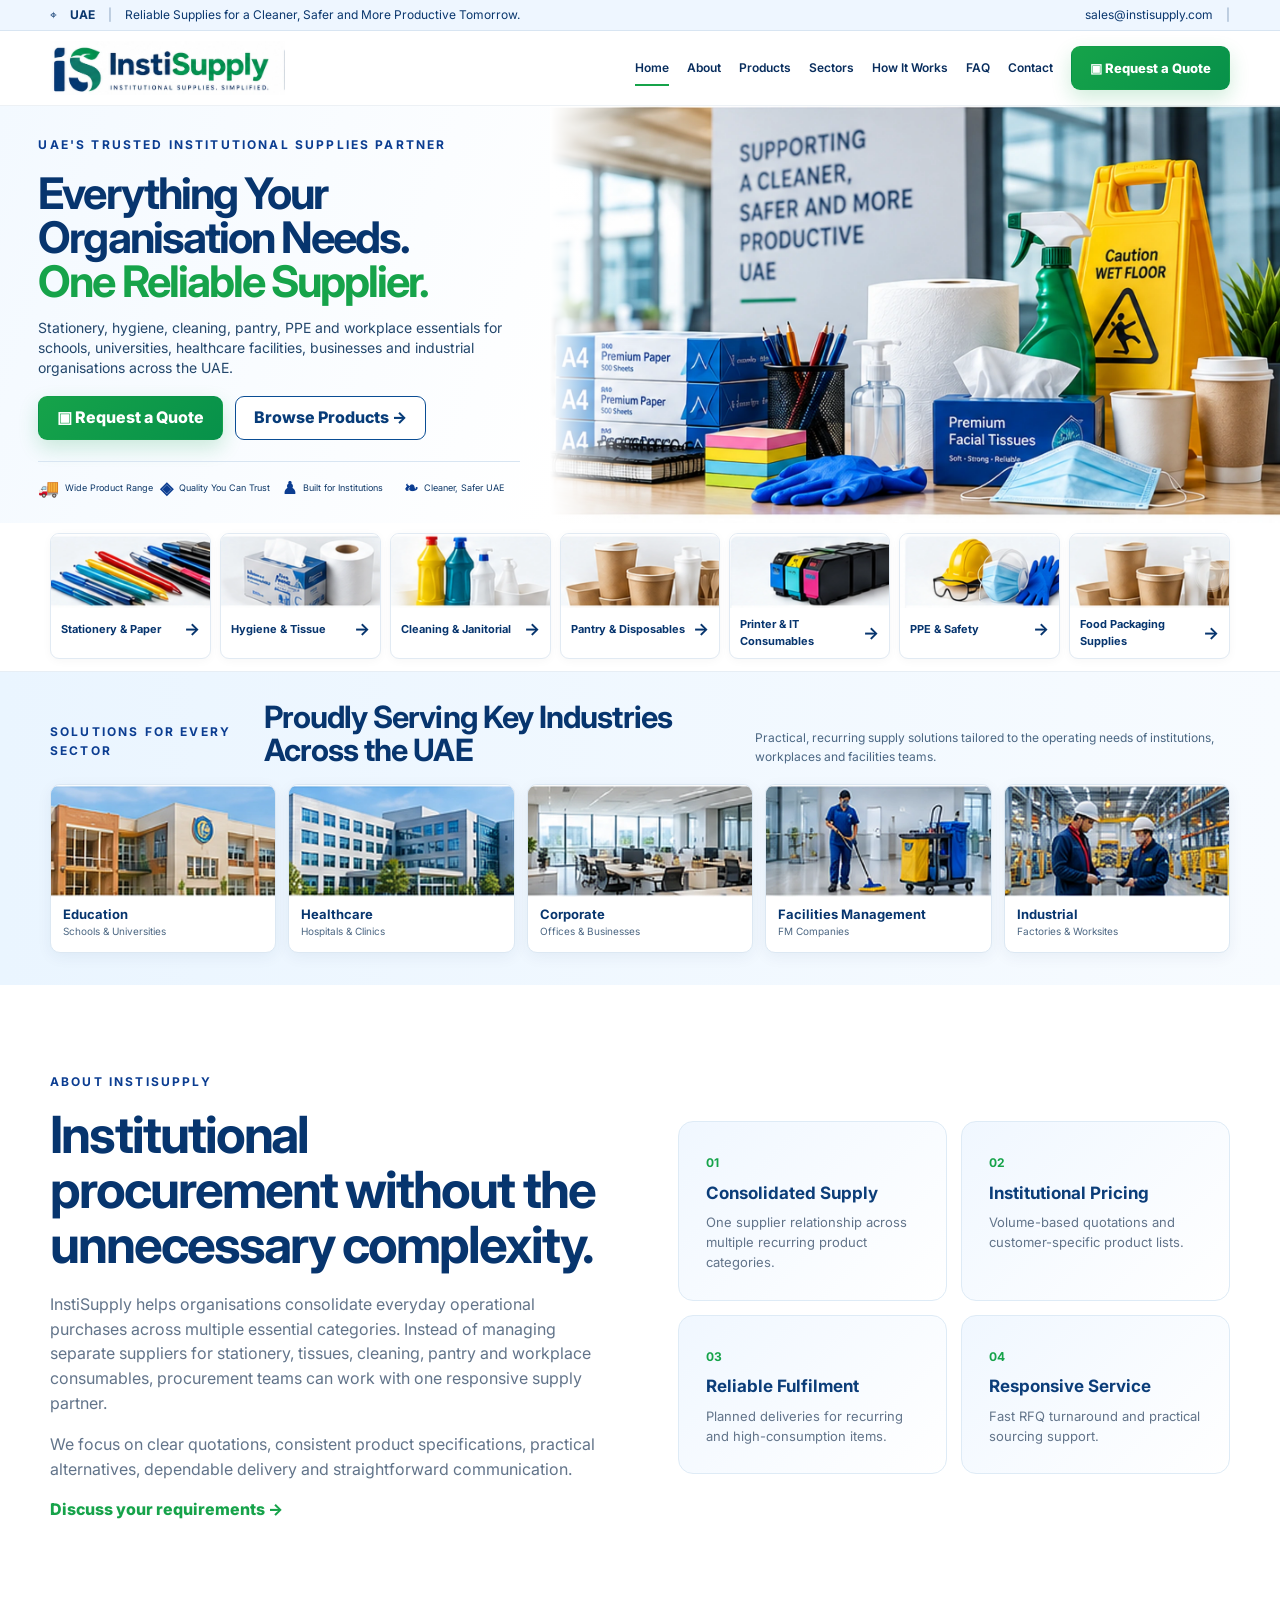
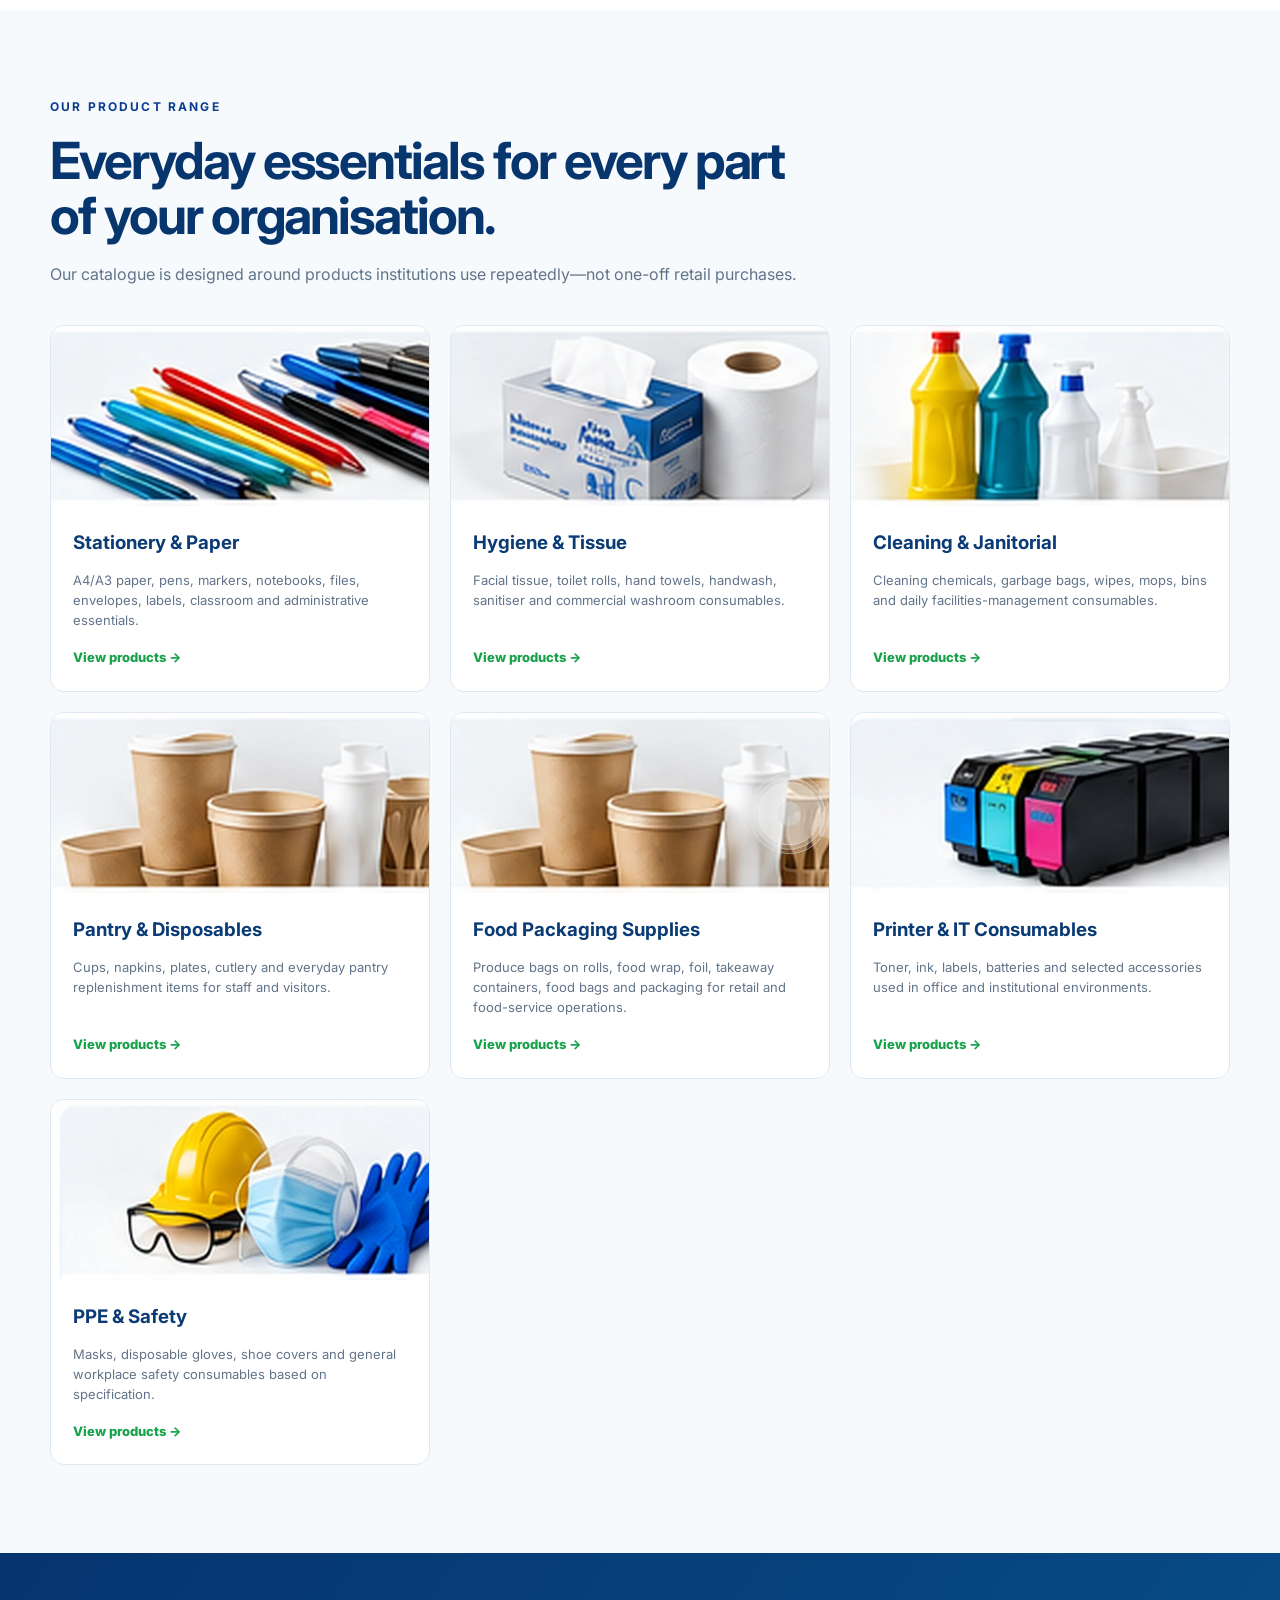
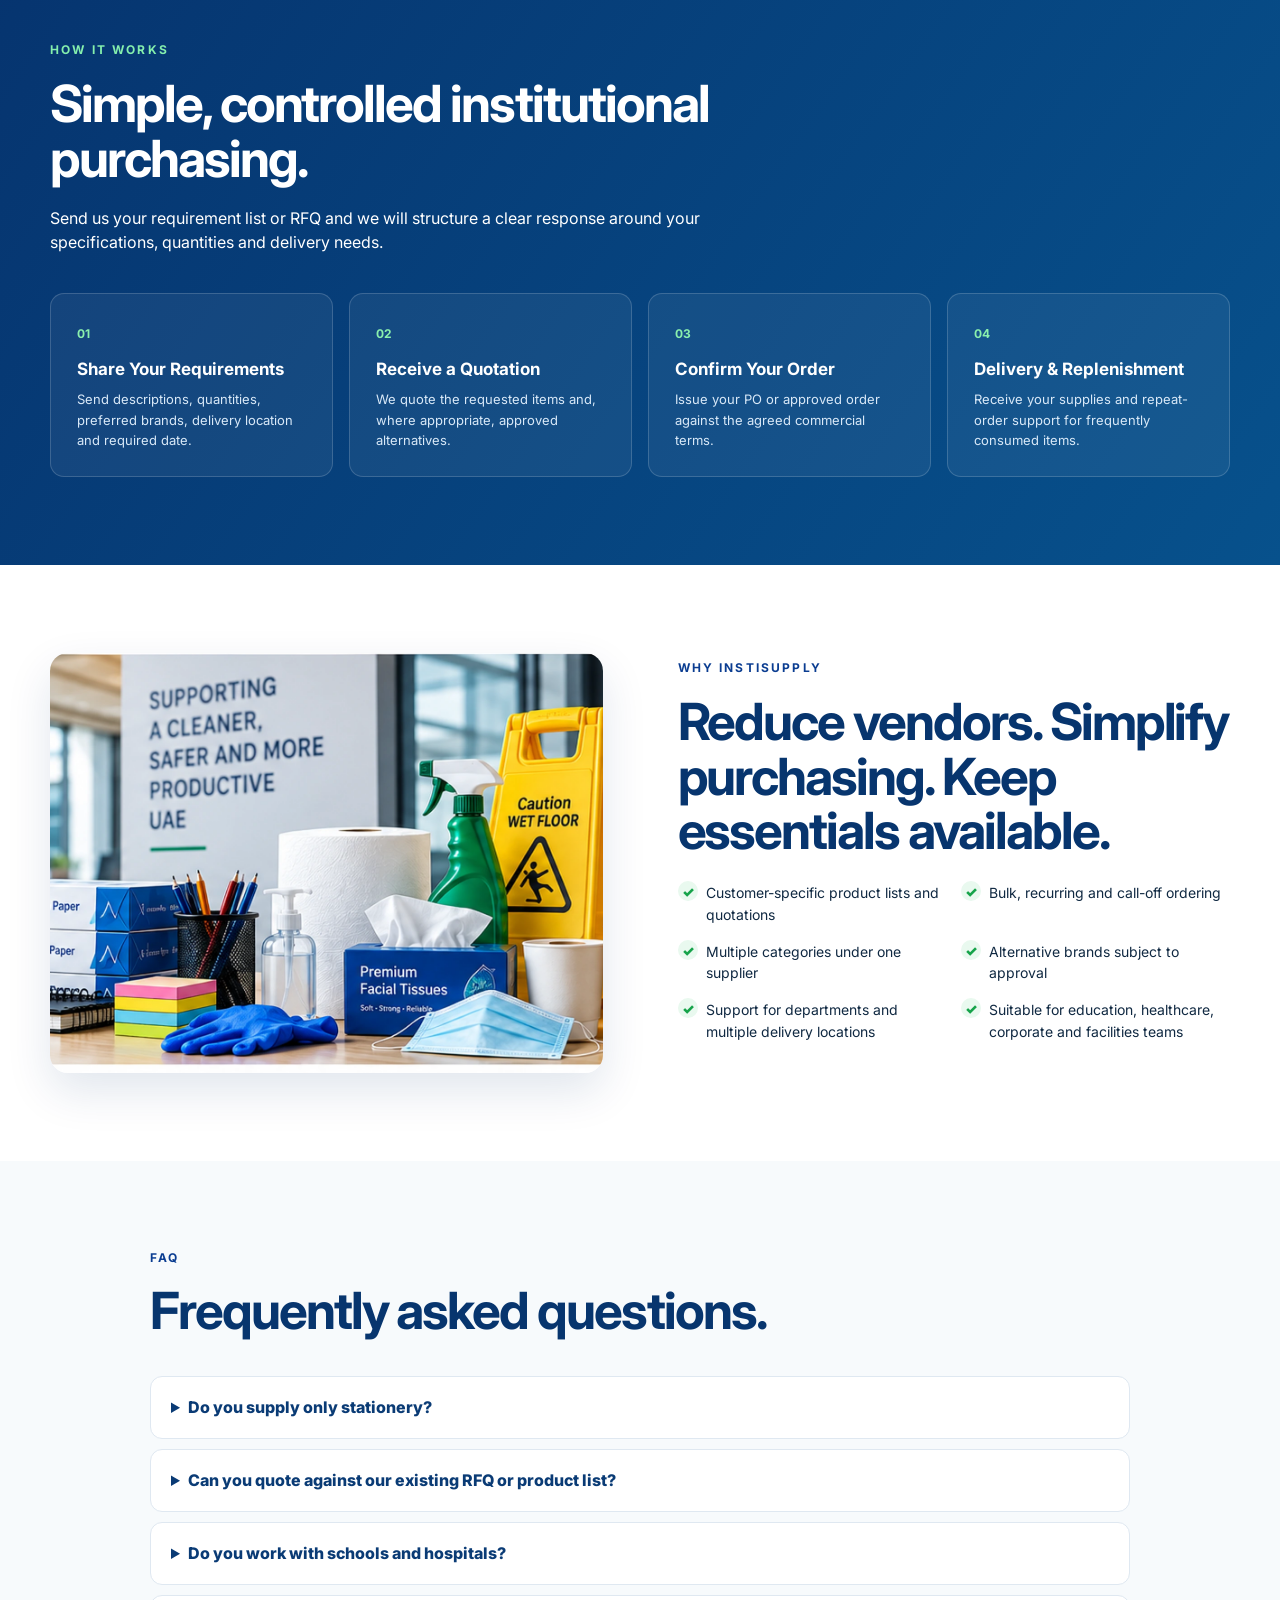
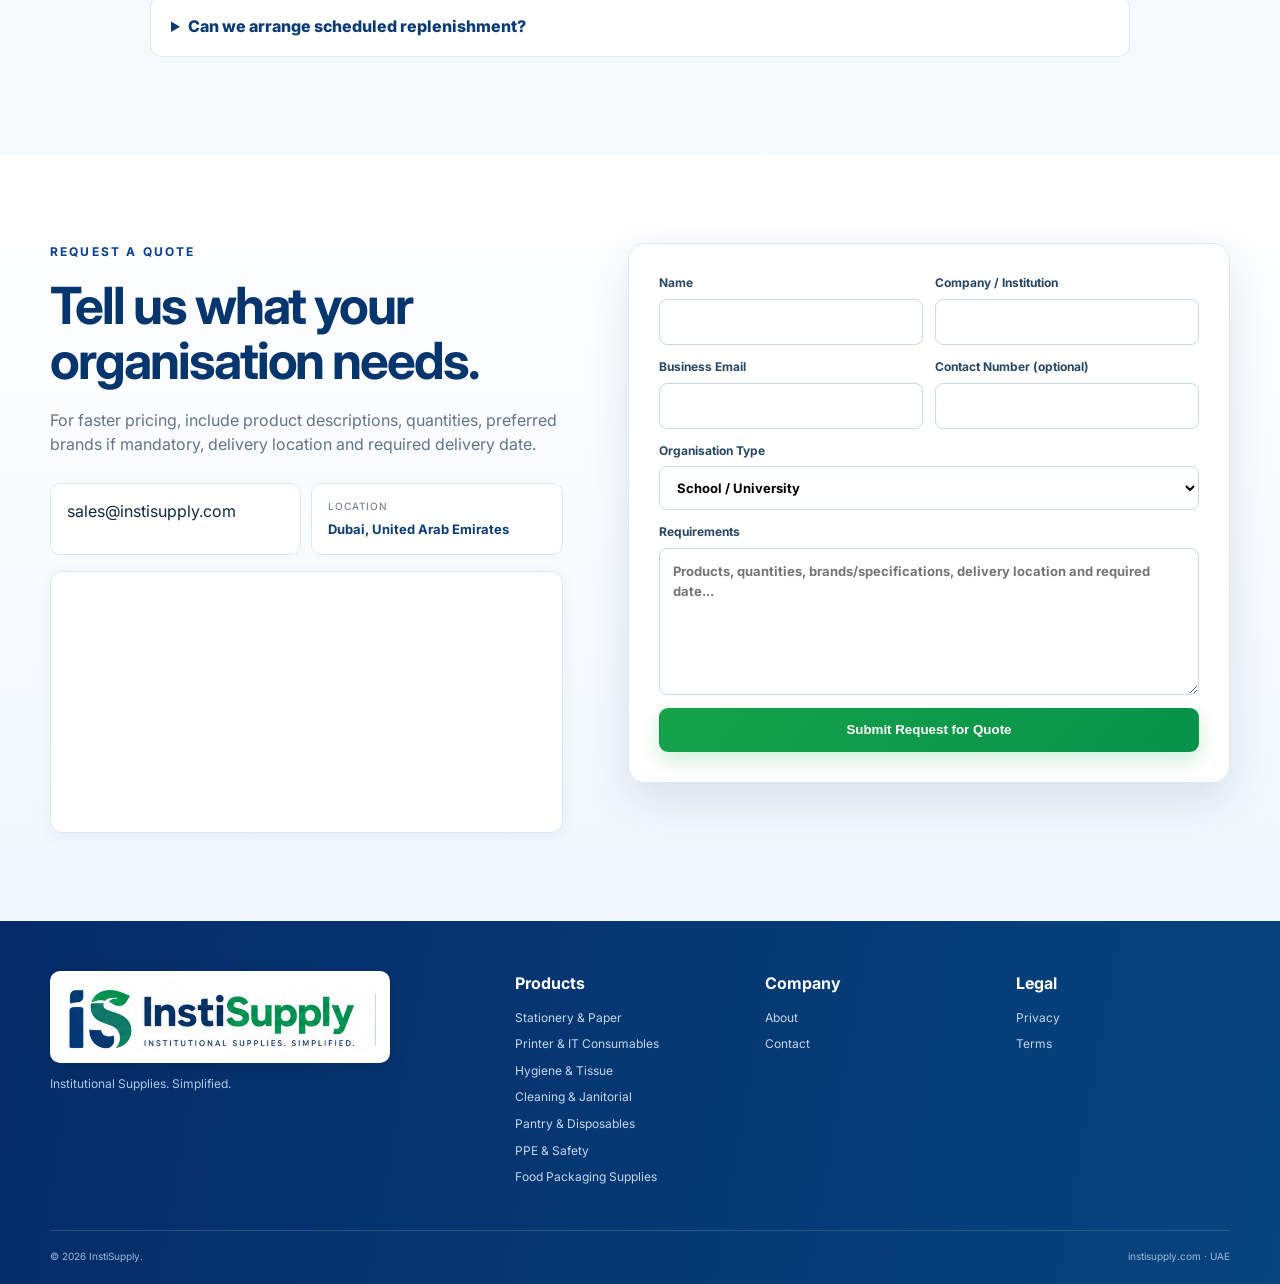
==== commit 94faeb80: "Add files via upload" ====
--- a/index.html
+++ b/index.html
@@ -60,6 +60,7 @@
 <a class="category-card" href="pantry-disposables.html"><img alt="Pantry and disposable supplies" src="assets/img/category-pantry-disposables.webp"/><div><span>Pantry &amp; Disposables</span><b>→</b></div></a>
 <a class="category-card" href="printer-it-consumables.html"><img alt="Printer and IT consumables" src="assets/img/category-printer-it.webp"/><div><span>Printer &amp; IT Consumables</span><b>→</b></div></a>
 <a class="category-card" href="ppe-safety.html"><img alt="PPE and safety supplies" src="assets/img/category-ppe-safety.webp"/><div><span>PPE &amp; Safety</span><b>→</b></div></a>
+<a class="category-card" href="food-packaging-supplies.html"><img alt="Food packaging supplies" src="assets/img/category-food-packaging.webp"/><div><span>Food Packaging Supplies</span><b>→</b></div></a>
 </div></section>
 <section class="sector-band" id="industries">
 <div class="container">
@@ -83,6 +84,7 @@
 <article><img alt="Hygiene" src="assets/img/category-hygiene-tissue.webp"/><div><h3>Hygiene &amp; Tissue</h3><p>Facial tissue, toilet rolls, hand towels, handwash, sanitiser and commercial washroom consumables.</p><a href="hygiene-tissue.html">View products →</a></div></article>
 <article><img alt="Cleaning" src="assets/img/category-cleaning-janitorial.webp"/><div><h3>Cleaning &amp; Janitorial</h3><p>Cleaning chemicals, garbage bags, wipes, mops, bins and daily facilities-management consumables.</p><a href="cleaning-janitorial.html">View products →</a></div></article>
 <article><img alt="Pantry" src="assets/img/category-pantry-disposables.webp"/><div><h3>Pantry &amp; Disposables</h3><p>Cups, napkins, plates, cutlery and everyday pantry replenishment items for staff and visitors.</p><a href="pantry-disposables.html">View products →</a></div></article>
+<article><img alt="Food Packaging Supplies" src="assets/img/category-food-packaging.webp"/><div><h3>Food Packaging Supplies</h3><p>Produce bags on rolls, food wrap, foil, takeaway containers, food bags and packaging for retail and food-service operations.</p><a href="food-packaging-supplies.html">View products →</a></div></article>
 <article><img alt="Printer consumables" src="assets/img/category-printer-it.webp"/><div><h3>Printer &amp; IT Consumables</h3><p>Toner, ink, labels, batteries and selected accessories used in office and institutional environments.</p><a href="printer-it-consumables.html">View products →</a></div></article>
 <article><img alt="PPE" src="assets/img/category-ppe-safety.webp"/><div><h3>PPE &amp; Safety</h3><p>Masks, disposable gloves, shoe covers and general workplace safety consumables based on specification.</p><a href="ppe-safety.html">View products →</a></div></article>
 </div></div></section>
@@ -93,9 +95,10 @@
 <input name="_subject" type="hidden" value="New InstiSupply RFQ Request"/>
 <input aria-hidden="true" autocomplete="off" class="hp-field" name="_gotcha" tabindex="-1" type="text"/><div class="form-row"><label>Name<input autocomplete="name" name="name" required=""/></label><label>Company / Institution<input autocomplete="organization" name="company" required=""/></label></div><div class="form-row"><label>Business Email<input autocomplete="email" name="email" required="" type="email"/></label><label>Contact Number (optional)<input autocomplete="tel" name="phone"/></label></div><label>Organisation Type<select name="organisation_type"><option>School / University</option><option>Hospital / Clinic</option><option>Corporate / Office</option><option>Facilities Management</option><option>Industrial / Worksite</option><option>Hospitality / Other</option></select></label><label>Requirements<textarea name="requirements" placeholder="Products, quantities, brands/specifications, delivery location and required date..." required="" rows="6"></textarea></label><button class="btn btn-primary btn-full" type="submit">Submit Request for Quote</button></form></div></section>
 </main>
-<footer><div class="container footer-grid"><div class="footer-brand"><img alt="InstiSupply" src="assets/img/instisupply-logo.webp"/><p>Institutional Supplies. Simplified.</p></div><div><h4>Products</h4><a href="stationery-paper.html">Stationery &amp; Paper</a><a href="printer-it-consumables.html">Printer &amp; IT Consumables</a><a href="hygiene-tissue.html">Hygiene &amp; Tissue</a><a href="cleaning-janitorial.html">Cleaning &amp; Janitorial</a><a href="pantry-disposables.html">Pantry &amp; Disposables</a><a href="ppe-safety.html">PPE &amp; Safety</a></div><div><h4>Company</h4><a href="index.html#about">About</a><a href="index.html#contact">Contact</a></div><div><h4>Legal</h4><a href="privacy.html">Privacy</a><a href="terms.html">Terms</a></div></div><div class="container footer-bottom"><span>© <span id="year"></span> InstiSupply.</span><span>instisupply.com · UAE</span></div></footer>
+<footer><div class="container footer-grid"><div class="footer-brand"><img alt="InstiSupply" src="assets/img/instisupply-logo.webp"/><p>Institutional Supplies. Simplified.</p></div><div><h4>Products</h4><a href="stationery-paper.html">Stationery &amp; Paper</a><a href="printer-it-consumables.html">Printer &amp; IT Consumables</a><a href="hygiene-tissue.html">Hygiene &amp; Tissue</a><a href="cleaning-janitorial.html">Cleaning &amp; Janitorial</a><a href="pantry-disposables.html">Pantry &amp; Disposables</a><a href="ppe-safety.html">PPE &amp; Safety</a><a href="food-packaging-supplies.html">Food Packaging Supplies</a></div><div><h4>Company</h4><a href="index.html#about">About</a><a href="index.html#contact">Contact</a></div><div><h4>Legal</h4><a href="privacy.html">Privacy</a><a href="terms.html">Terms</a></div></div><div class="container footer-bottom"><span>© <span id="year"></span> InstiSupply.</span><span>instisupply.com · UAE</span></div></footer>
 <script src="assets/js/config.js"></script>
 <script src="assets/js/main.js"></script>
+<script src="assets/js/catalog.js"></script>
 <div aria-labelledby="form-modal-title" aria-modal="true" class="form-modal" hidden="" id="form-modal" role="dialog">
 <div class="form-modal-backdrop" data-modal-close=""></div>
 <div class="form-modal-card">
--- a/assets/css/styles.css
+++ b/assets/css/styles.css
@@ -231,3 +231,21 @@
 .category-landing-intro{display:grid;grid-template-columns:1.15fr .85fr;gap:34px;align-items:center}.category-landing-intro img{width:100%;border-radius:14px;display:block;box-shadow:0 12px 30px rgba(6,46,107,.08)}
 .category-landing-copy p{color:#61758a;line-height:1.7;margin:0 0 18px}.category-landing-actions{display:flex;gap:10px;flex-wrap:wrap}.category-products-note{margin-top:28px;padding:22px 24px;border:1px solid #dfe8f1;border-radius:12px;background:#f7fafc}.category-products-note p{margin:6px 0 0;color:#61758a}
 @media(max-width:800px){.category-landing-intro{grid-template-columns:1fr}.category-landing-intro img{order:-1}}
+
+/* v9 image-ratio safeguards: crop photos when a fixed presentation box is used;
+   never stretch source imagery. Logos remain fully visible via object-fit:contain. */
+.hero-image img,.category-card img,.sector-card img,.detail-grid img,.supply-image-card img,.product-media img{object-fit:cover;object-position:center}
+.category-landing-intro>img{width:100%;height:auto;aspect-ratio:920/332;object-fit:cover;object-position:center;border-radius:14px}
+.brand img,.footer-brand img{object-fit:contain;height:auto}
+
+/* v10: seven-category layout and image proportion safeguards */
+.category-card img,.sector-grid img,.category-landing-intro>img{width:100%;object-fit:cover;object-position:center}
+.category-landing-intro>img{aspect-ratio:920/332;height:auto}
+.brand img,.footer-brand img{object-fit:contain;height:auto}
+@media(min-width:1101px){.category-grid{grid-template-columns:repeat(7,minmax(0,1fr))}}
+@media(max-width:1100px) and (min-width:561px){.category-grid{grid-template-columns:repeat(4,1fr)}}
+
+/* Catalogue availability states controlled from assets/js/catalog.js */
+.category-status-panel{max-width:760px;margin:0 auto;padding:32px;border:1px solid #dfe8f1;border-radius:14px;background:#fff;box-shadow:0 10px 28px rgba(6,46,107,.06)}
+.category-status-panel h2,.category-status-panel h3{color:#07356e;margin:8px 0 10px}.category-status-panel p{color:#61758a;line-height:1.7;margin:0 0 20px}
+[hidden]{display:none!important}
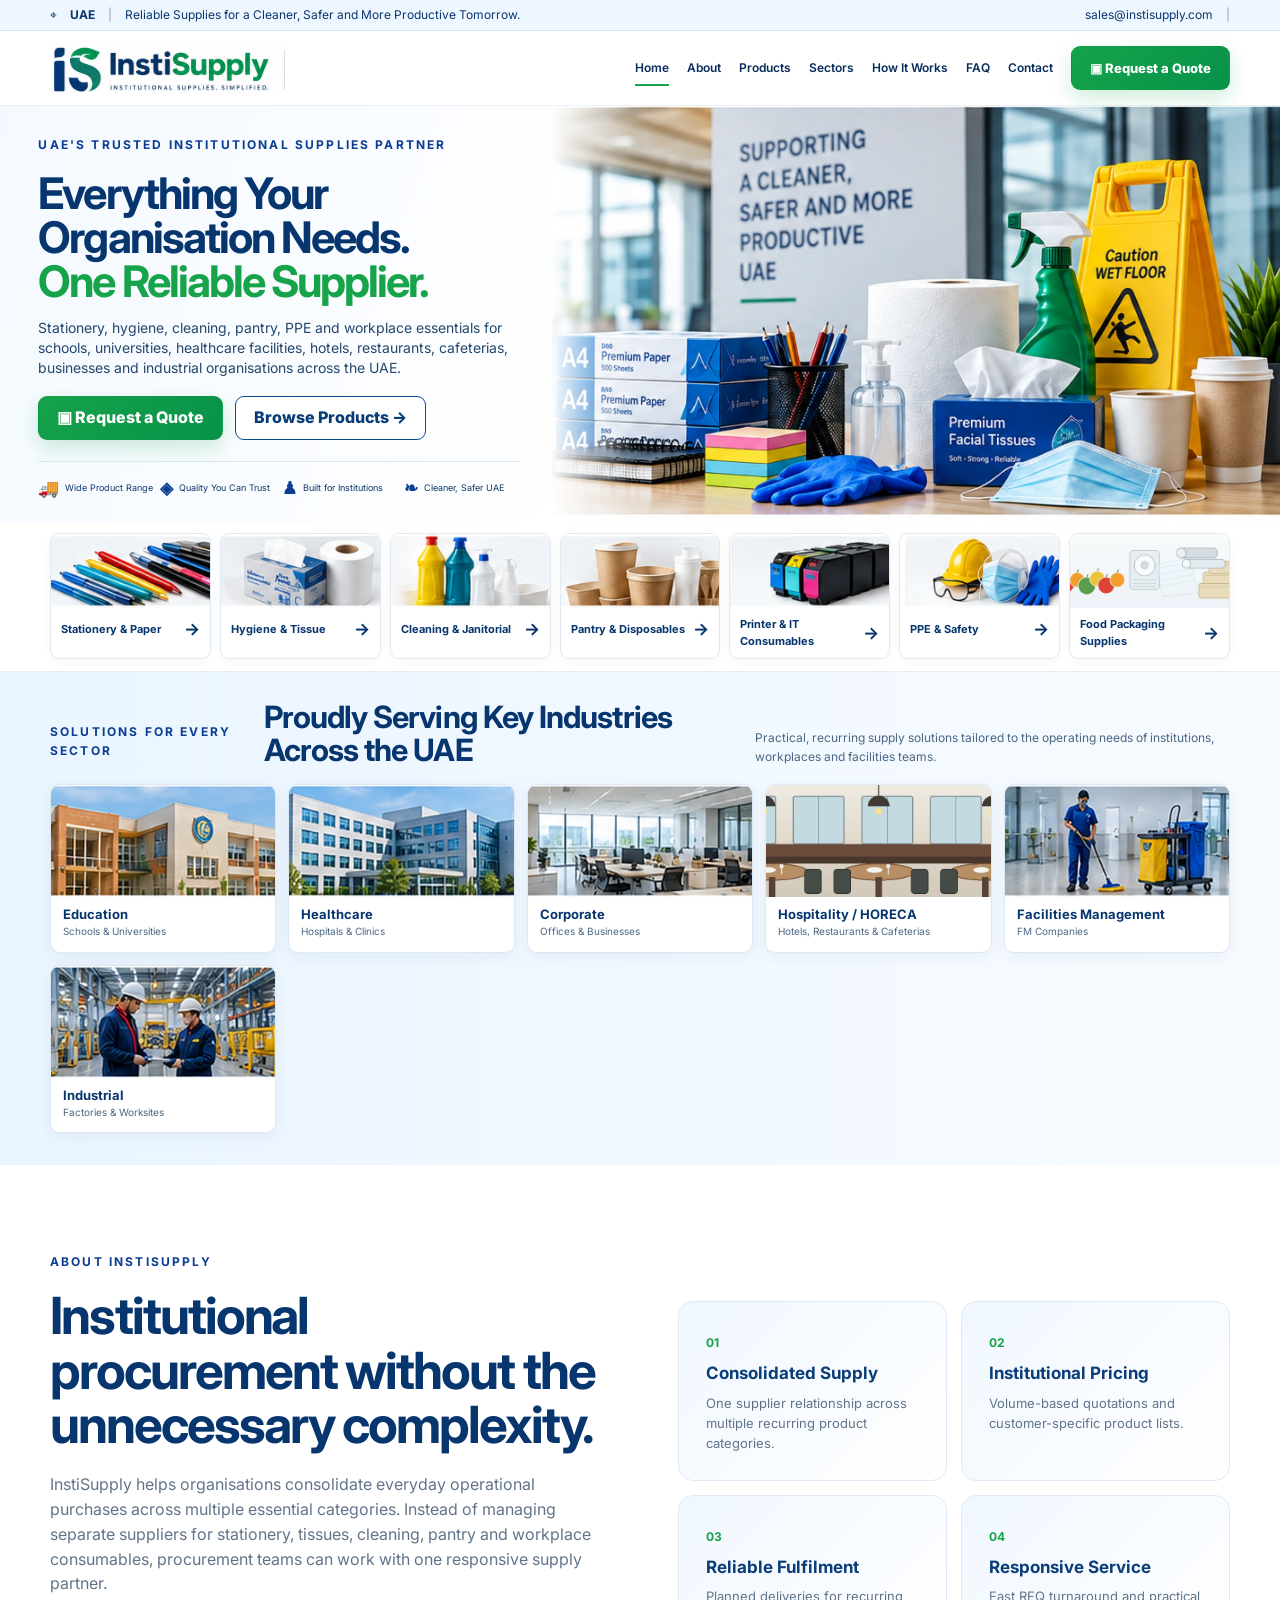
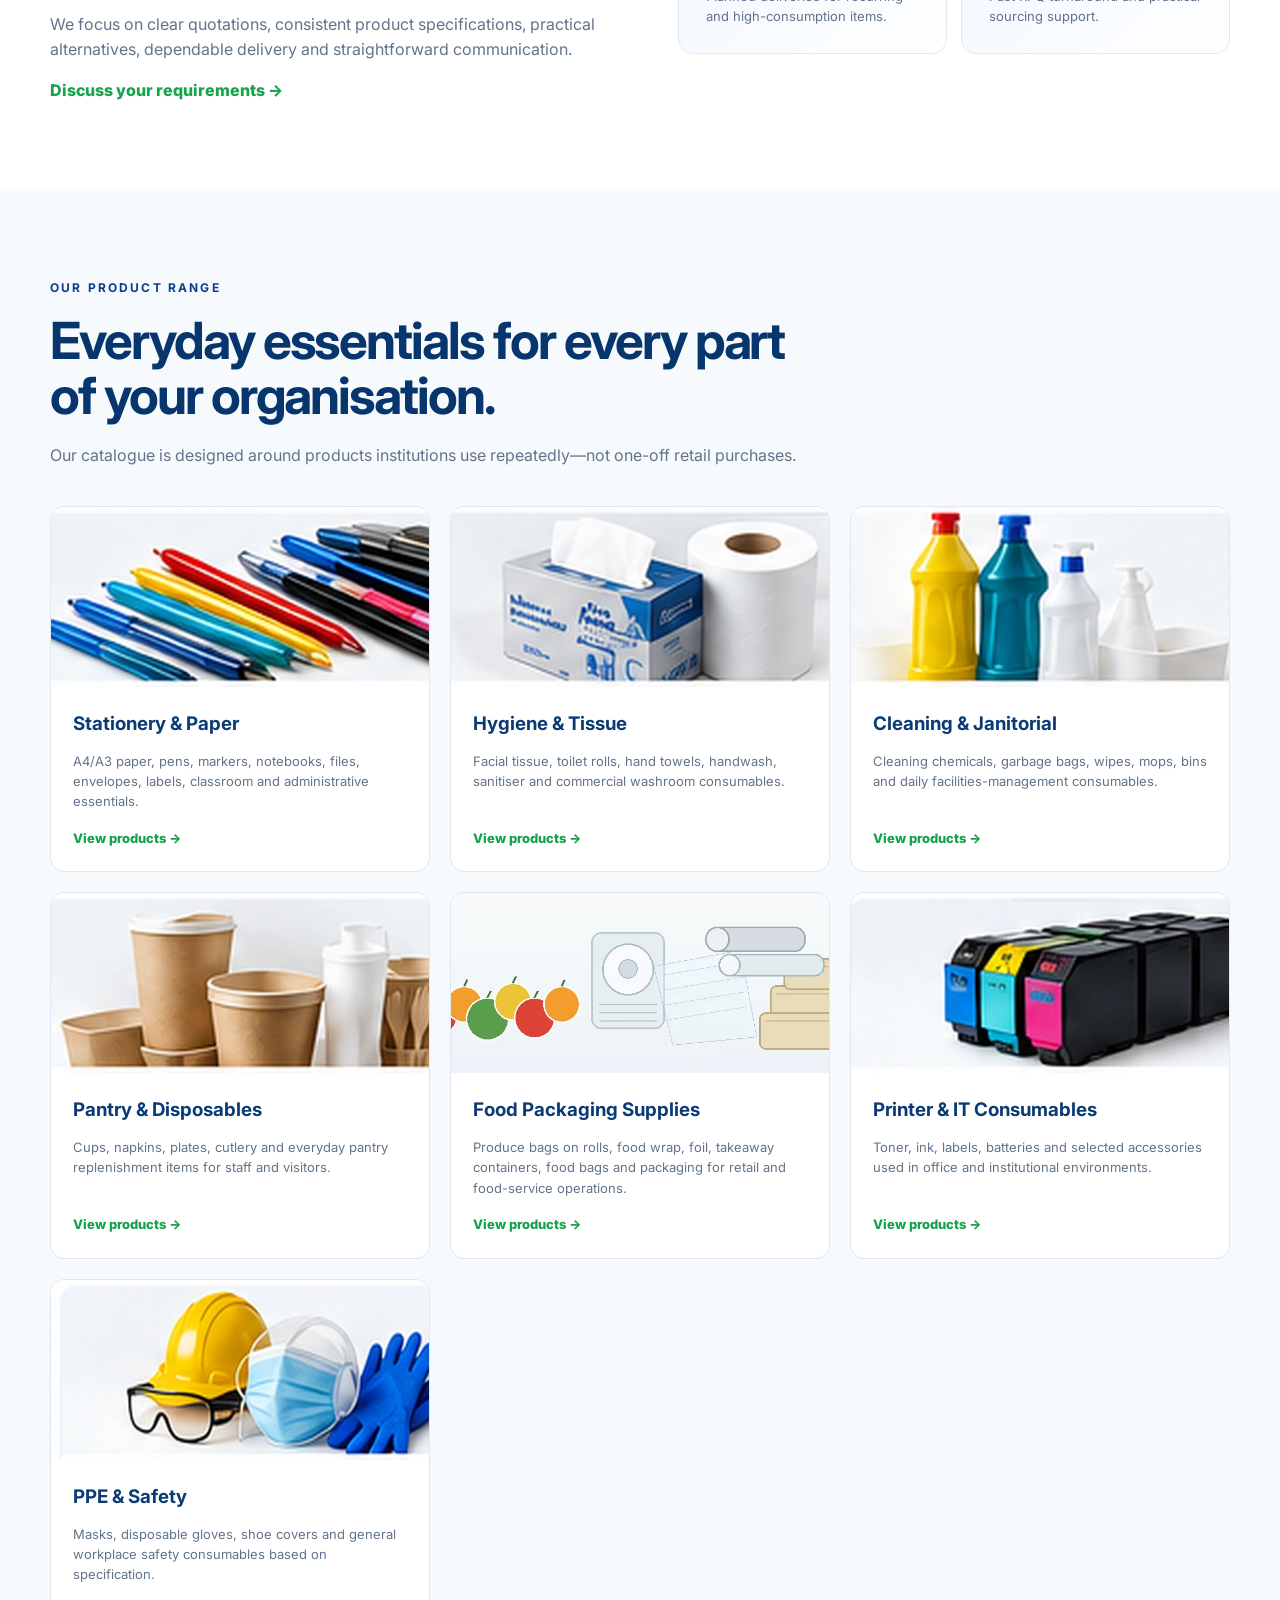
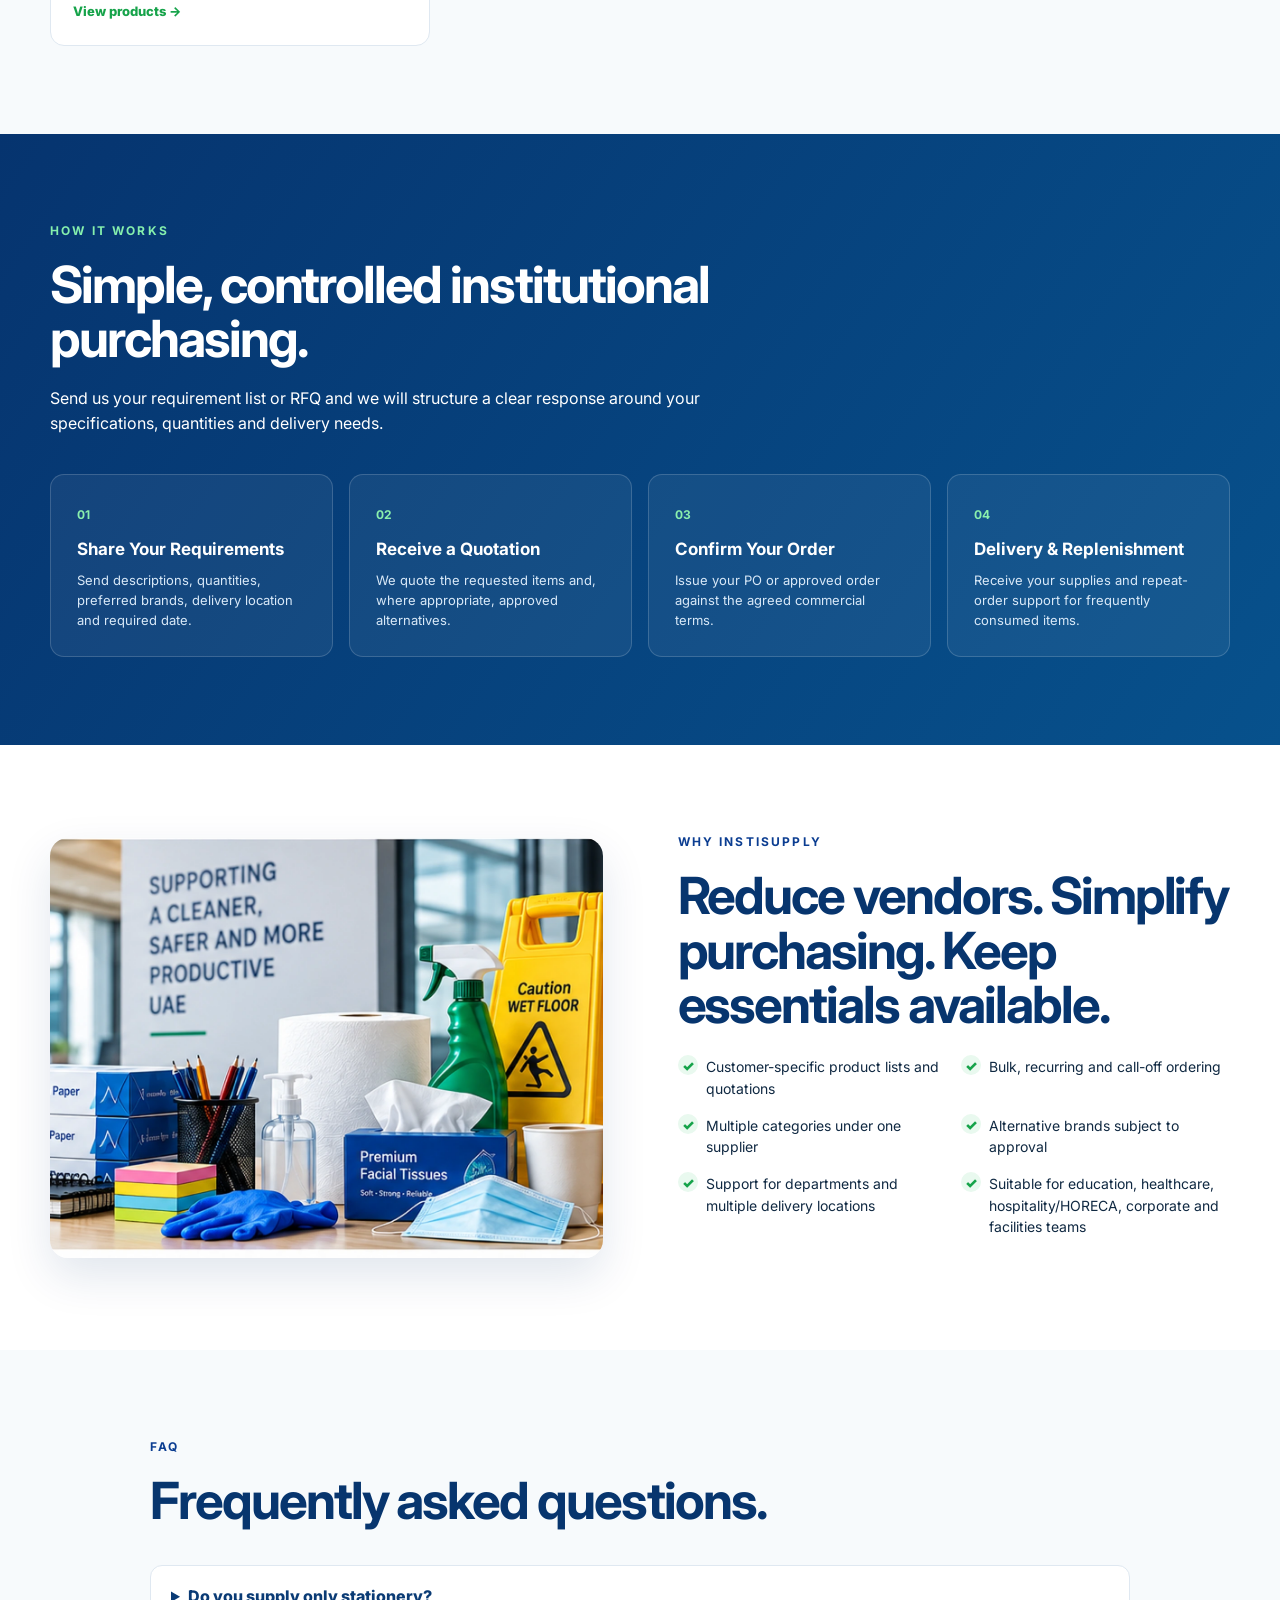
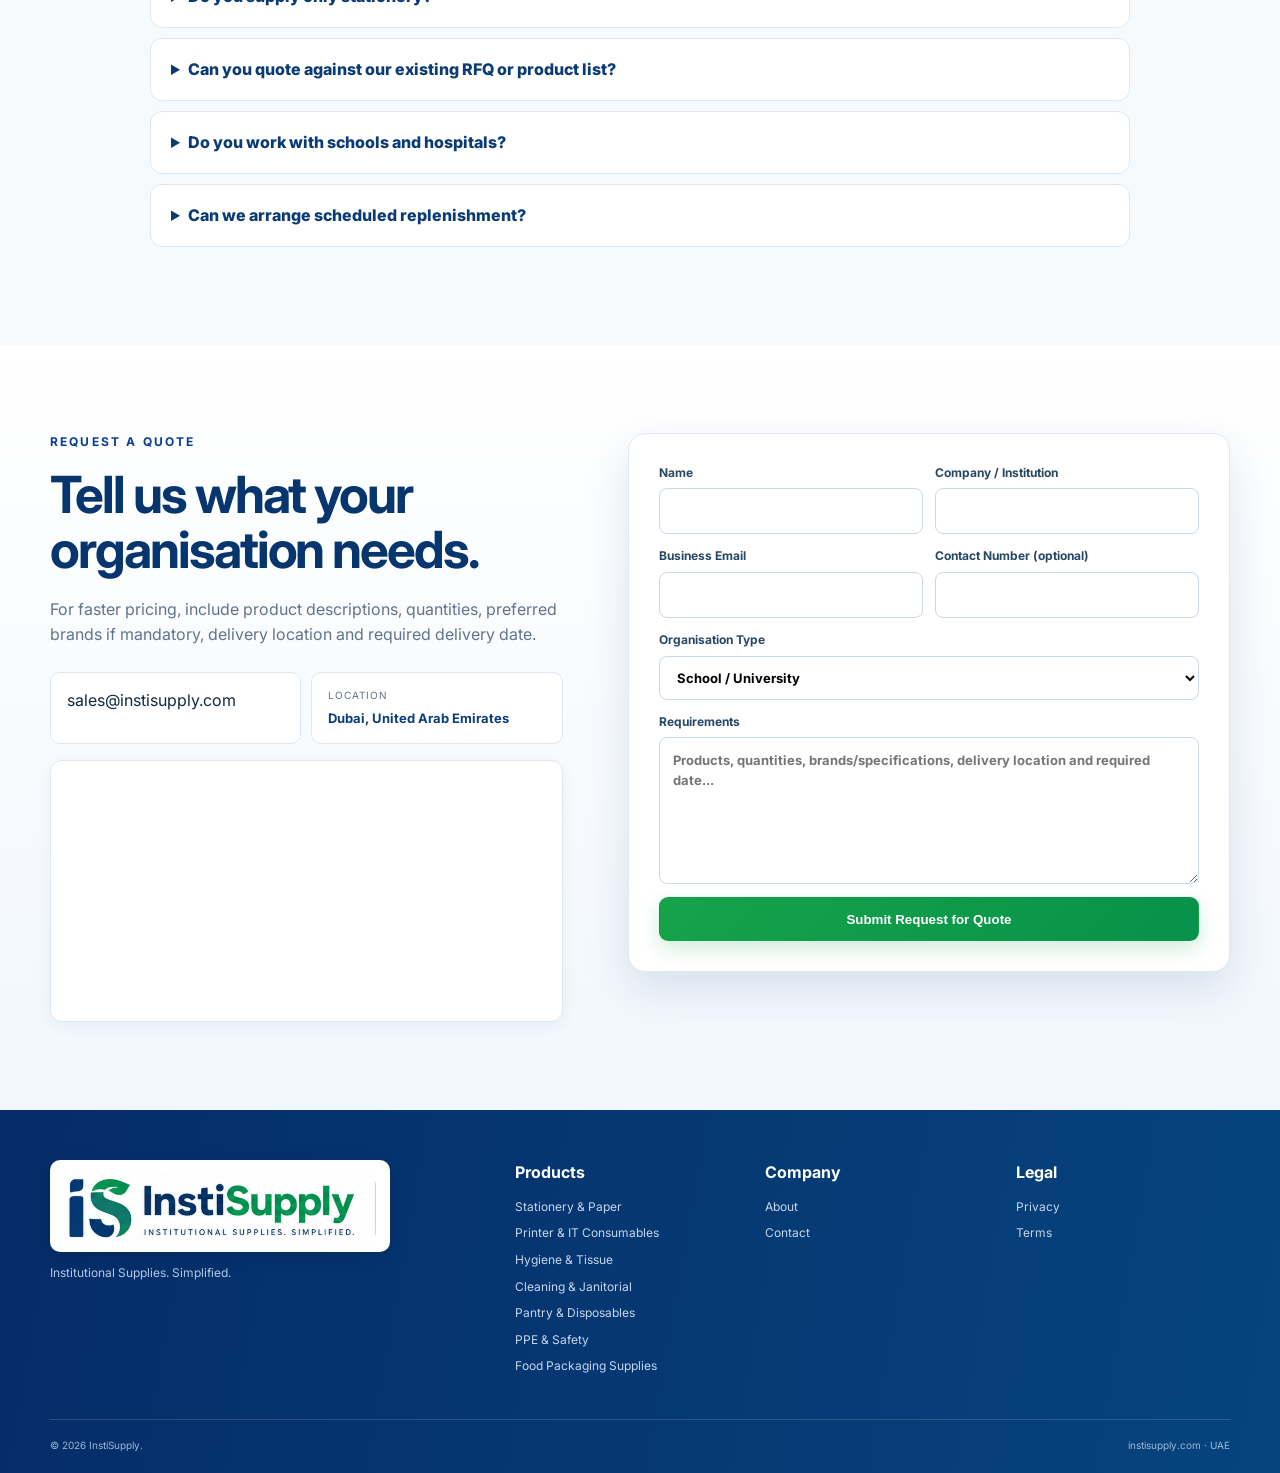
==== commit 2694d94c: "Add files via upload" ====
--- a/index.html
+++ b/index.html
@@ -52,7 +52,7 @@
 <div class="topbar"><div class="container topbar-inner"><div>⌖ <strong>UAE</strong><span class="sep">|</span><span class="top-tagline">Reliable Supplies for a Cleaner, Safer and More Productive Tomorrow.</span></div><div class="top-links"><a data-config-email="" href="mailto:sales@instisupply.com">sales@instisupply.com</a><span class="sep">|</span><div class="social-links social-links-top" aria-label="InstiSupply social media"><a href="#" data-social="linkedin" target="_blank" rel="noopener" aria-label="LinkedIn"><img src="assets/img/social-linkedin.svg" alt=""></a><a href="#" data-social="instagram" target="_blank" rel="noopener" aria-label="Instagram"><img src="assets/img/social-instagram.svg" alt=""></a><a href="#" data-social="facebook" target="_blank" rel="noopener" aria-label="Facebook"><img src="assets/img/social-facebook.svg" alt=""></a><a href="#" data-social="twitter" target="_blank" rel="noopener" aria-label="X / Twitter"><img src="assets/img/social-x.svg" alt=""></a><a href="#" data-social="whatsapp" target="_blank" rel="noopener" aria-label="WhatsApp"><img src="assets/img/social-whatsapp.svg" alt=""></a></div></div></div></div>
 <header class="site-header" id="top"><div class="container nav-wrap"><a class="brand" href="#top"><img alt="InstiSupply — Institutional Supplies. Simplified." src="assets/img/instisupply-logo.webp"/></a><button aria-controls="site-nav" aria-expanded="false" class="nav-toggle">☰</button><nav class="site-nav" id="site-nav"><a class="active" href="#top">Home</a><a href="#about">About</a><a href="catalog.html">Products</a><a href="#industries">Sectors</a><a href="#how-it-works">How It Works</a><a href="#faq">FAQ</a><a href="#contact">Contact</a></nav><div class="header-actions"><form action="catalog.html" class="site-search"><input aria-label="Search products" name="q" placeholder="Search products..."/><button aria-label="Search">⌕</button></form><a class="btn btn-primary btn-small" href="#contact">▣ Request a Quote</a></div></div></header>
 <main>
-<section class="hero"><div class="hero-grid"><div class="hero-copy-block"><span class="eyebrow">UAE'S TRUSTED INSTITUTIONAL SUPPLIES PARTNER</span><h1>Everything Your<br/>Organisation Needs.<br/><span>One Reliable Supplier.</span></h1><p>Stationery, hygiene, cleaning, pantry, PPE and workplace essentials for schools, universities, healthcare facilities, businesses and industrial organisations across the UAE.</p><div class="hero-actions"><a class="btn btn-primary" href="#contact">▣ Request a Quote</a><a class="btn btn-outline" href="catalog.html">Browse Products →</a></div><div class="hero-benefits"><div><b>🚚</b><span>Wide Product Range</span></div><div><b>◈</b><span>Quality You Can Trust</span></div><div><b>♟</b><span>Built for Institutions</span></div><div><b>❧</b><span>Cleaner, Safer UAE</span></div></div></div><div class="hero-image"><img alt="Institutional stationery, hygiene, cleaning, pantry and PPE supplies" src="assets/img/hero-institutional-supplies.webp"/></div></div></section>
+<section class="hero"><div class="hero-grid"><div class="hero-copy-block"><span class="eyebrow">UAE'S TRUSTED INSTITUTIONAL SUPPLIES PARTNER</span><h1>Everything Your<br/>Organisation Needs.<br/><span>One Reliable Supplier.</span></h1><p>Stationery, hygiene, cleaning, pantry, PPE and workplace essentials for schools, universities, healthcare facilities, hotels, restaurants, cafeterias, businesses and industrial organisations across the UAE.</p><div class="hero-actions"><a class="btn btn-primary" href="#contact">▣ Request a Quote</a><a class="btn btn-outline" href="catalog.html">Browse Products →</a></div><div class="hero-benefits"><div><b>🚚</b><span>Wide Product Range</span></div><div><b>◈</b><span>Quality You Can Trust</span></div><div><b>♟</b><span>Built for Institutions</span></div><div><b>❧</b><span>Cleaner, Safer UAE</span></div></div></div><div class="hero-image"><img alt="Institutional stationery, hygiene, cleaning, pantry and PPE supplies" src="assets/img/hero-institutional-supplies.webp"/></div></div></section>
 <section class="category-strip"><div class="container category-grid">
 <a class="category-card" href="stationery-paper.html"><img alt="Stationery and paper supplies" src="assets/img/category-stationery-paper.webp"/><div><span>Stationery &amp; Paper</span><b>→</b></div></a>
 <a class="category-card" href="hygiene-tissue.html"><img alt="Hygiene and tissue supplies" src="assets/img/category-hygiene-tissue.webp"/><div><span>Hygiene &amp; Tissue</span><b>→</b></div></a>
@@ -73,6 +73,7 @@
 <article class="sector-card"><img alt="Modern UAE school and university education facility" loading="lazy" src="assets/img/sector-education.webp"/><div><h3>Education</h3><p>Schools &amp; Universities</p></div></article>
 <article class="sector-card"><img alt="Modern hospital and healthcare facility" loading="lazy" src="assets/img/sector-healthcare.webp"/><div><h3>Healthcare</h3><p>Hospitals &amp; Clinics</p></div></article>
 <article class="sector-card"><img alt="Modern corporate office workspace" loading="lazy" src="assets/img/sector-corporate.webp"/><div><h3>Corporate</h3><p>Offices &amp; Businesses</p></div></article>
+<article class="sector-card"><img alt="Hotel, restaurant and cafeteria hospitality environment" loading="lazy" src="assets/img/sector-horeca.webp"/><div><h3>Hospitality / HORECA</h3><p>Hotels, Restaurants &amp; Cafeterias</p></div></article>
 <article class="sector-card"><img alt="Facilities management team maintaining a commercial building" loading="lazy" src="assets/img/sector-facilities.webp"/><div><h3>Facilities Management</h3><p>FM Companies</p></div></article>
 <article class="sector-card"><img alt="Industrial factory and worksite operations" loading="lazy" src="assets/img/sector-industrial.webp"/><div><h3>Industrial</h3><p>Factories &amp; Worksites</p></div></article>
 </div>
@@ -89,11 +90,11 @@
 <article><img alt="PPE" src="assets/img/category-ppe-safety.webp"/><div><h3>PPE &amp; Safety</h3><p>Masks, disposable gloves, shoe covers and general workplace safety consumables based on specification.</p><a href="ppe-safety.html">View products →</a></div></article>
 </div></div></section>
 <section class="section process" id="how-it-works"><div class="container"><div class="section-head light"><span class="eyebrow">HOW IT WORKS</span><h2>Simple, controlled institutional purchasing.</h2><p>Send us your requirement list or RFQ and we will structure a clear response around your specifications, quantities and delivery needs.</p></div><div class="steps"><article><b>01</b><h3>Share Your Requirements</h3><p>Send descriptions, quantities, preferred brands, delivery location and required date.</p></article><article><b>02</b><h3>Receive a Quotation</h3><p>We quote the requested items and, where appropriate, approved alternatives.</p></article><article><b>03</b><h3>Confirm Your Order</h3><p>Issue your PO or approved order against the agreed commercial terms.</p></article><article><b>04</b><h3>Delivery &amp; Replenishment</h3><p>Receive your supplies and repeat-order support for frequently consumed items.</p></article></div></div></section>
-<section class="section" id="why"><div class="container split"><div class="supply-image-card"><img alt="Wide range of InstiSupply institutional products" src="assets/img/hero-institutional-supplies.webp"/></div><div><span class="eyebrow">WHY INSTISUPPLY</span><h2>Reduce vendors. Simplify purchasing. Keep essentials available.</h2><ul class="checks"><li>Customer-specific product lists and quotations</li><li>Bulk, recurring and call-off ordering</li><li>Multiple categories under one supplier</li><li>Alternative brands subject to approval</li><li>Support for departments and multiple delivery locations</li><li>Suitable for education, healthcare, corporate and facilities teams</li></ul></div></div></section>
-<section class="section section-soft" id="faq"><div class="container faq-wrap"><div class="section-head"><span class="eyebrow">FAQ</span><h2>Frequently asked questions.</h2></div><details><summary>Do you supply only stationery?</summary><p>No. InstiSupply is positioned as an institutional supplies business covering stationery, paper, hygiene, tissue, cleaning, pantry, printer consumables, PPE and other workplace essentials.</p></details><details><summary>Can you quote against our existing RFQ or product list?</summary><p>Yes. Send your descriptions, pack sizes, quantities and preferred brands. We can quote against your existing list and identify alternatives where appropriate.</p></details><details><summary>Do you work with schools and hospitals?</summary><p>Yes. The site is designed for education, healthcare, corporate, facilities-management and industrial buyers. Regulated medical products are supplied only where the relevant approvals and compliant sourcing requirements apply.</p></details><details><summary>Can we arrange scheduled replenishment?</summary><p>For recurring items, scheduled or call-off supply can be discussed based on volumes, commercial terms and delivery locations.</p></details></div></section>
+<section class="section" id="why"><div class="container split"><div class="supply-image-card"><img alt="Wide range of InstiSupply institutional products" src="assets/img/hero-institutional-supplies.webp"/></div><div><span class="eyebrow">WHY INSTISUPPLY</span><h2>Reduce vendors. Simplify purchasing. Keep essentials available.</h2><ul class="checks"><li>Customer-specific product lists and quotations</li><li>Bulk, recurring and call-off ordering</li><li>Multiple categories under one supplier</li><li>Alternative brands subject to approval</li><li>Support for departments and multiple delivery locations</li><li>Suitable for education, healthcare, hospitality/HORECA, corporate and facilities teams</li></ul></div></div></section>
+<section class="section section-soft" id="faq"><div class="container faq-wrap"><div class="section-head"><span class="eyebrow">FAQ</span><h2>Frequently asked questions.</h2></div><details><summary>Do you supply only stationery?</summary><p>No. InstiSupply is positioned as an institutional supplies business covering stationery, paper, hygiene, tissue, cleaning, pantry, printer consumables, PPE and other workplace essentials.</p></details><details><summary>Can you quote against our existing RFQ or product list?</summary><p>Yes. Send your descriptions, pack sizes, quantities and preferred brands. We can quote against your existing list and identify alternatives where appropriate.</p></details><details><summary>Do you work with schools and hospitals?</summary><p>Yes. The site is designed for education, healthcare, hospitality/HORECA, corporate, facilities-management and industrial buyers. Regulated medical products are supplied only where the relevant approvals and compliant sourcing requirements apply.</p></details><details><summary>Can we arrange scheduled replenishment?</summary><p>For recurring items, scheduled or call-off supply can be discussed based on volumes, commercial terms and delivery locations.</p></details></div></section>
 <section class="section contact-section" id="contact"><div class="container contact-grid"><div><span class="eyebrow">REQUEST A QUOTE</span><h2>Tell us what your organisation needs.</h2><p>For faster pricing, include product descriptions, quantities, preferred brands if mandatory, delivery location and required delivery date.</p><div class="contact-cards"><a data-config-email="" href="mailto:sales@instisupply.com"><span>Email</span><strong>sales@instisupply.com</strong></a><div><span>Location</span><strong data-location-label="">Dubai, United Arab Emirates</strong></div></div><div class="contact-social-block"><span>Follow / Contact InstiSupply</span><div class="social-links social-links-contact"><a href="#" data-social="linkedin" target="_blank" rel="noopener" aria-label="LinkedIn"><img src="assets/img/social-linkedin.svg" alt="LinkedIn"></a><a href="#" data-social="instagram" target="_blank" rel="noopener" aria-label="Instagram"><img src="assets/img/social-instagram.svg" alt="Instagram"></a><a href="#" data-social="facebook" target="_blank" rel="noopener" aria-label="Facebook"><img src="assets/img/social-facebook.svg" alt="Facebook"></a><a href="#" data-social="twitter" target="_blank" rel="noopener" aria-label="X / Twitter"><img src="assets/img/social-x.svg" alt="X / Twitter"></a><a href="#" data-social="whatsapp" target="_blank" rel="noopener" aria-label="WhatsApp"><img src="assets/img/social-whatsapp.svg" alt="WhatsApp"></a></div></div><div class="map-wrap"><iframe data-map="" loading="lazy" referrerpolicy="no-referrer-when-downgrade" src="https://www.google.com/maps?q=Dubai%2C%20United%20Arab%20Emirates&amp;output=embed" title="InstiSupply service location — Dubai"></iframe></div></div><form action="https://formspree.io/f/xyzynpnr" class="quote-form" data-formspree="" method="POST">
 <input name="_subject" type="hidden" value="New InstiSupply RFQ Request"/>
-<input aria-hidden="true" autocomplete="off" class="hp-field" name="_gotcha" tabindex="-1" type="text"/><div class="form-row"><label>Name<input autocomplete="name" name="name" required=""/></label><label>Company / Institution<input autocomplete="organization" name="company" required=""/></label></div><div class="form-row"><label>Business Email<input autocomplete="email" name="email" required="" type="email"/></label><label>Contact Number (optional)<input autocomplete="tel" name="phone"/></label></div><label>Organisation Type<select name="organisation_type"><option>School / University</option><option>Hospital / Clinic</option><option>Corporate / Office</option><option>Facilities Management</option><option>Industrial / Worksite</option><option>Hospitality / Other</option></select></label><label>Requirements<textarea name="requirements" placeholder="Products, quantities, brands/specifications, delivery location and required date..." required="" rows="6"></textarea></label><button class="btn btn-primary btn-full" type="submit">Submit Request for Quote</button></form></div></section>
+<input aria-hidden="true" autocomplete="off" class="hp-field" name="_gotcha" tabindex="-1" type="text"/><div class="form-row"><label>Name<input autocomplete="name" name="name" required=""/></label><label>Company / Institution<input autocomplete="organization" name="company" required=""/></label></div><div class="form-row"><label>Business Email<input autocomplete="email" name="email" required="" type="email"/></label><label>Contact Number (optional)<input autocomplete="tel" name="phone"/></label></div><label>Organisation Type<select name="organisation_type"><option>School / University</option><option>Hospital / Clinic</option><option>Corporate / Office</option><option>Facilities Management</option><option>Industrial / Worksite</option><option>Hotel / Restaurant / Cafeteria (HORECA)</option><option>Other</option></select></label><label>Requirements<textarea name="requirements" placeholder="Products, quantities, brands/specifications, delivery location and required date..." required="" rows="6"></textarea></label><button class="btn btn-primary btn-full" type="submit">Submit Request for Quote</button></form></div></section>
 </main>
 <footer><div class="container footer-grid"><div class="footer-brand"><img alt="InstiSupply" src="assets/img/instisupply-logo.webp"/><p>Institutional Supplies. Simplified.</p></div><div><h4>Products</h4><a href="stationery-paper.html">Stationery &amp; Paper</a><a href="printer-it-consumables.html">Printer &amp; IT Consumables</a><a href="hygiene-tissue.html">Hygiene &amp; Tissue</a><a href="cleaning-janitorial.html">Cleaning &amp; Janitorial</a><a href="pantry-disposables.html">Pantry &amp; Disposables</a><a href="ppe-safety.html">PPE &amp; Safety</a><a href="food-packaging-supplies.html">Food Packaging Supplies</a></div><div><h4>Company</h4><a href="index.html#about">About</a><a href="index.html#contact">Contact</a></div><div><h4>Legal</h4><a href="privacy.html">Privacy</a><a href="terms.html">Terms</a></div></div><div class="container footer-bottom"><span>© <span id="year"></span> InstiSupply.</span><span>instisupply.com · UAE</span></div></footer>
 <script src="assets/js/config.js"></script>
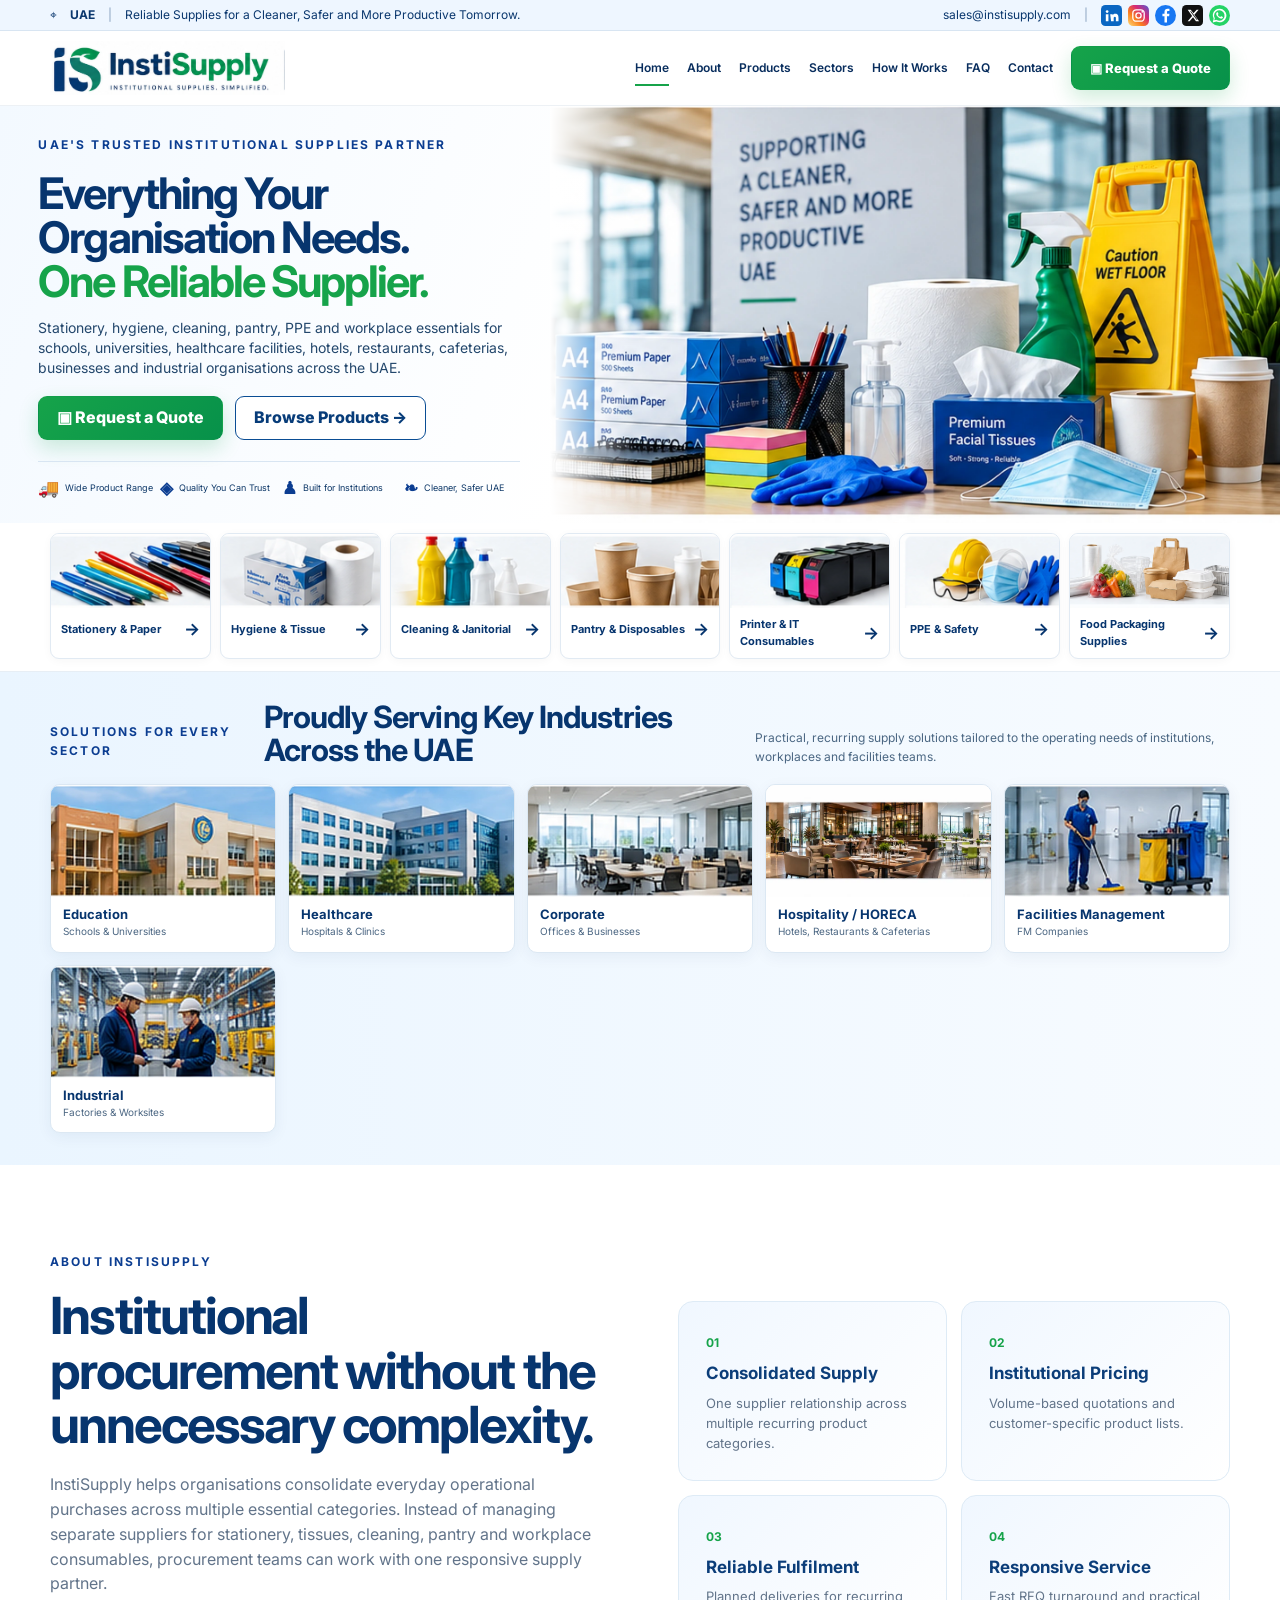
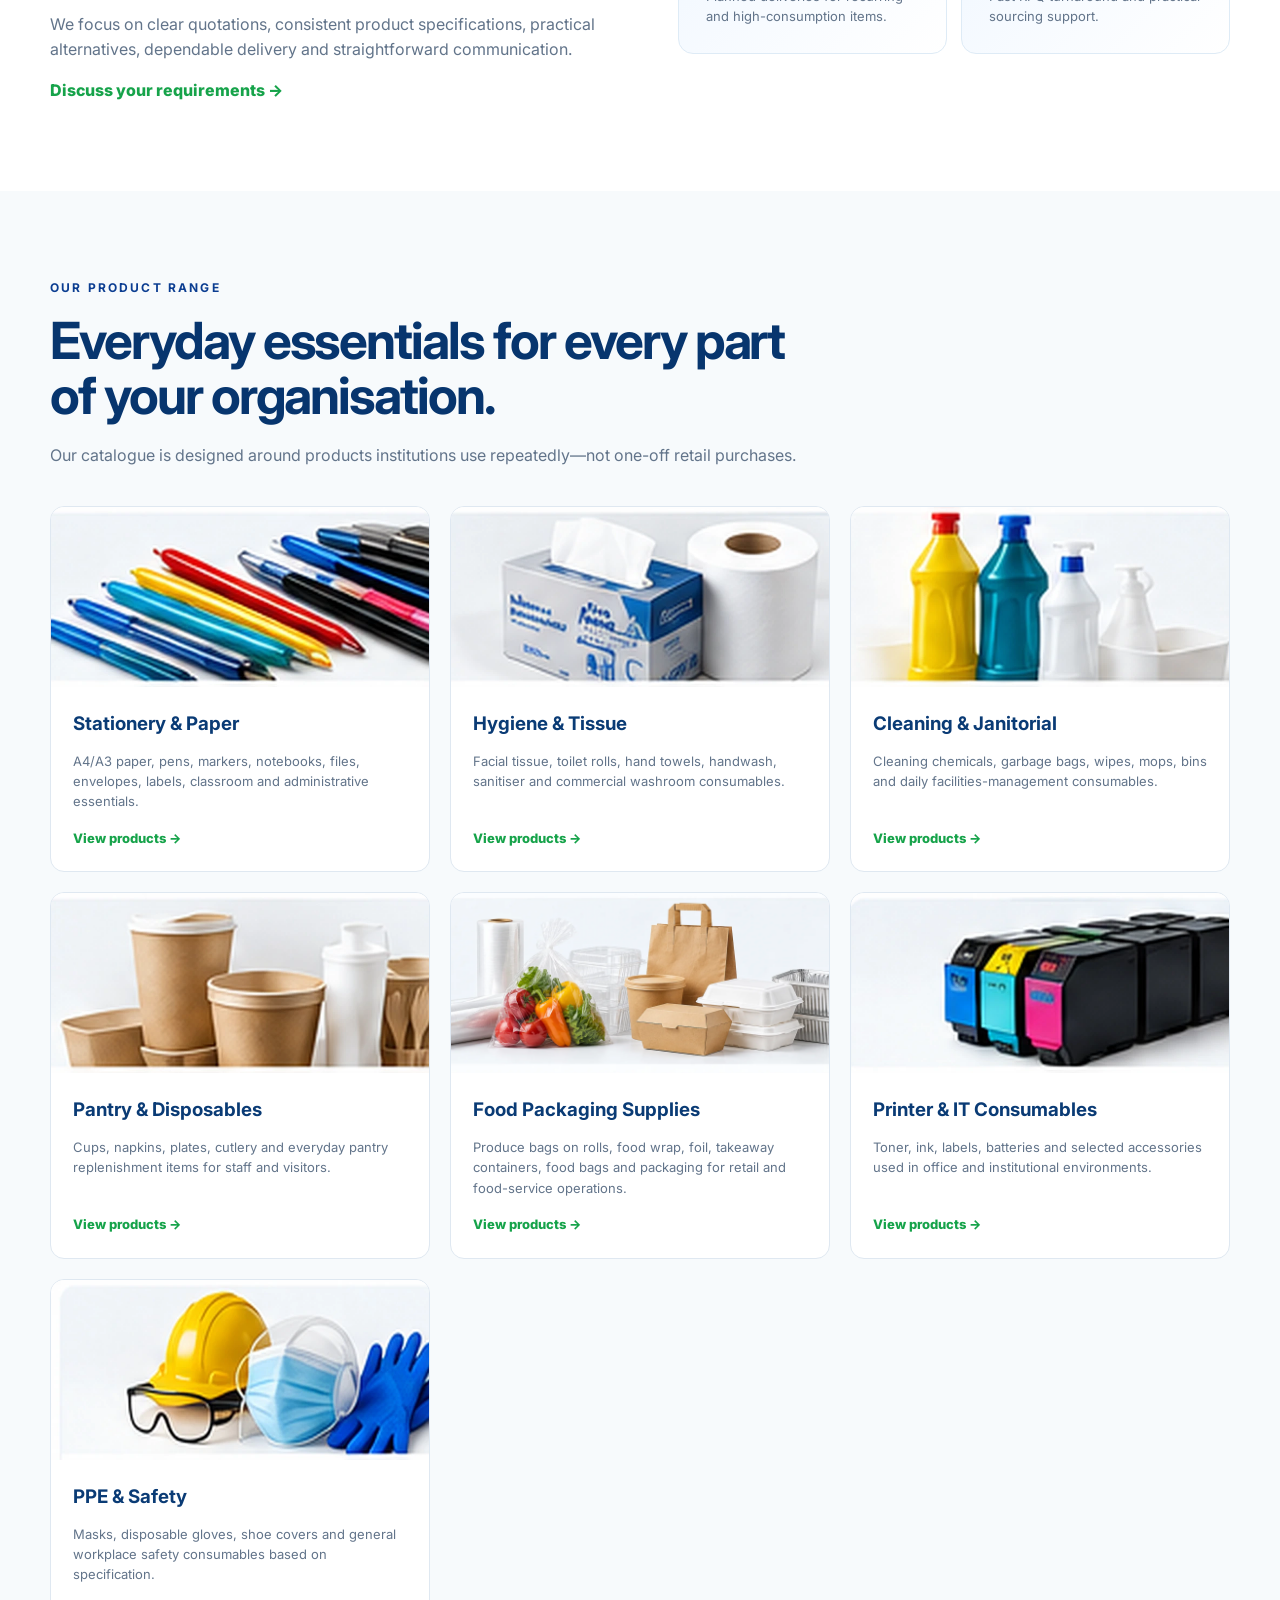
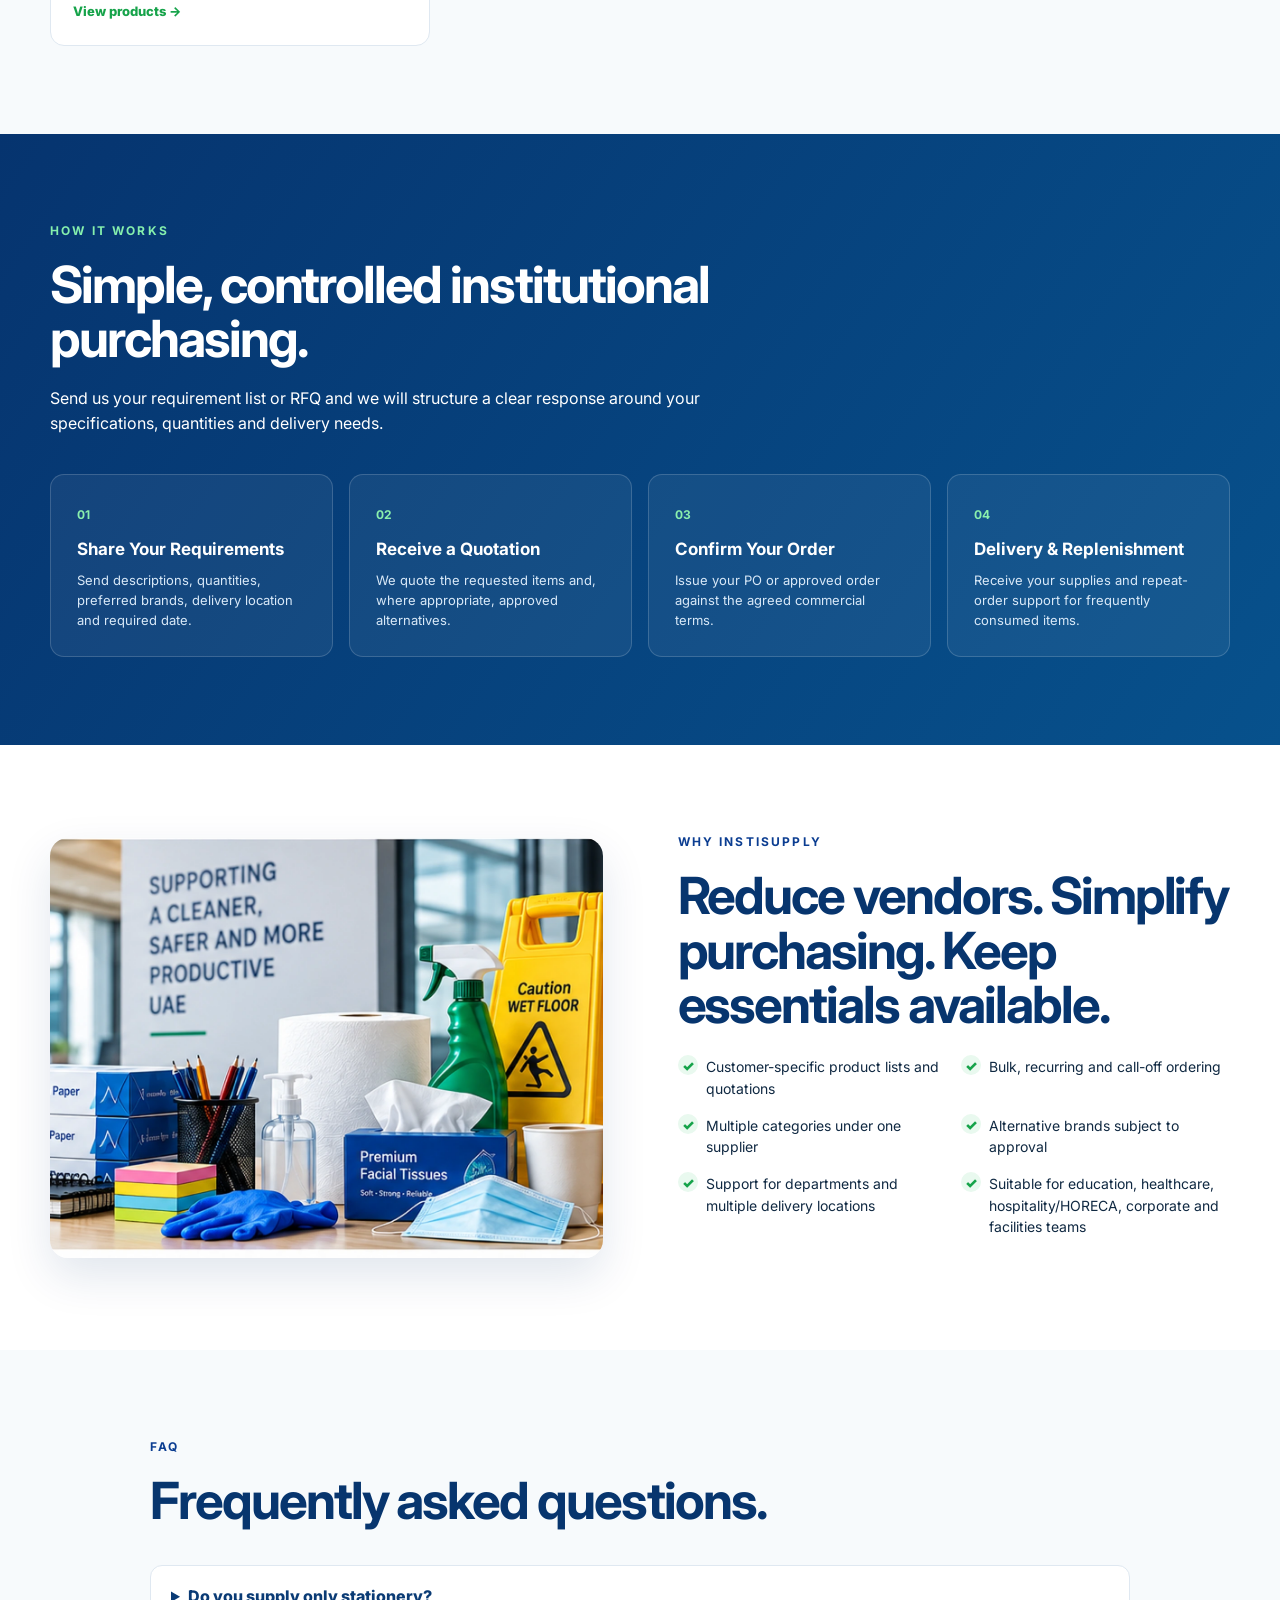
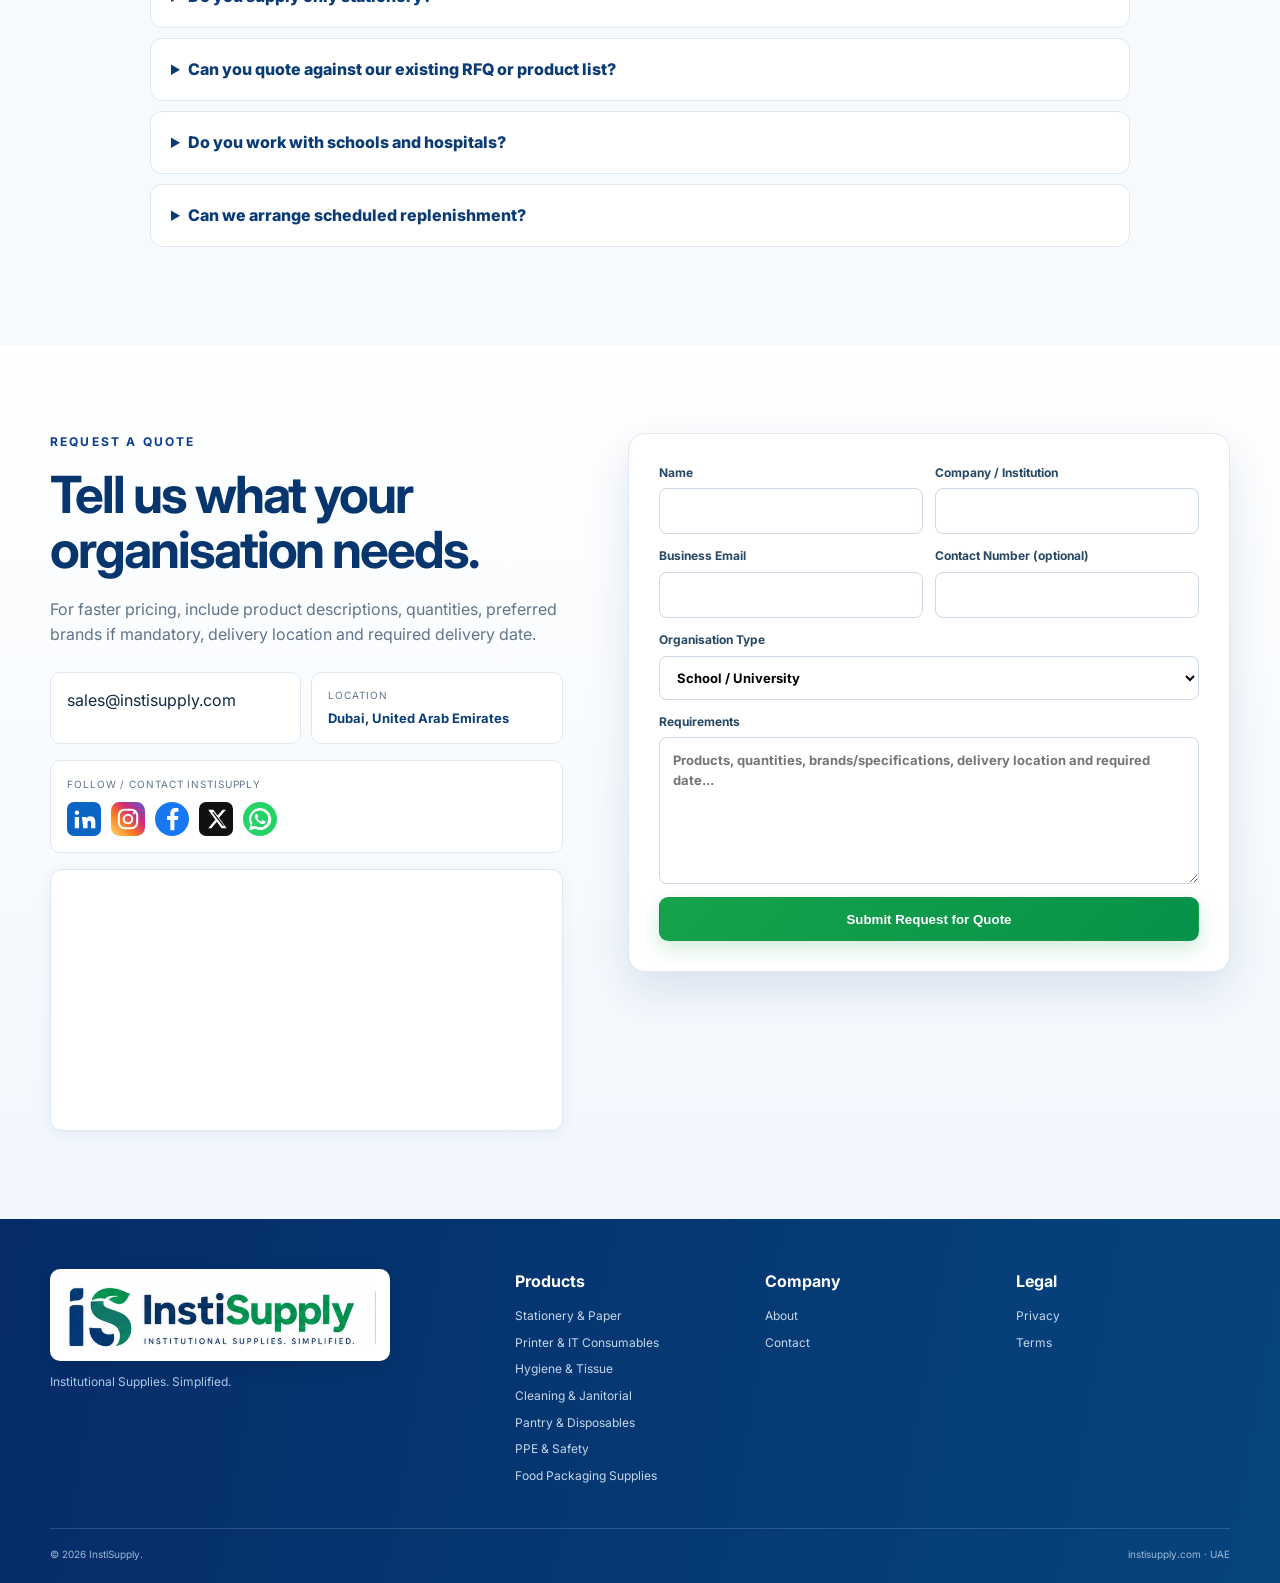
==== commit f7ff255e: "Add files via upload" ====
--- a/index.html
+++ b/index.html
@@ -4,7 +4,7 @@
 <head>
 <meta charset="utf-8"/><meta content="width=device-width,initial-scale=1" name="viewport"/>
 <title>Institutional Supplies Dubai &amp; UAE | InstiSupply</title>
-<meta content="InstiSupply supplies stationery, hygiene, cleaning, pantry, printer consumables, PPE and workplace essentials to schools, universities, healthcare, businesses and institutions across the UAE." name="description"/>
+<meta content="InstiSupply supplies stationery, hygiene, cleaning, pantry, printer consumables, PPE, food packaging and workplace essentials to businesses and institutions across Dubai and the UAE." name="description"/>
 <meta content="#0B3D91" name="theme-color"/><link href="https://instisupply.com/" rel="canonical"/>
 <link href="assets/img/instisupply-mark.png" rel="icon" type="image/png"/><link href="assets/img/instisupply-mark.png" rel="apple-touch-icon"/>
 <link href="https://fonts.googleapis.com" rel="preconnect"/><link crossorigin="" href="https://fonts.gstatic.com" rel="preconnect"/>
@@ -14,7 +14,7 @@
 <meta content="website" property="og:type"/>
 <meta content="InstiSupply" property="og:site_name"/>
 <meta content="Institutional Supplies Dubai &amp; UAE | InstiSupply" property="og:title"/>
-<meta content="Institutional supplies for organisations across Dubai and the UAE: stationery, hygiene, cleaning, pantry, printer consumables, PPE and workplace essentials." property="og:description"/>
+<meta content="Institutional supplies for organisations across Dubai and the UAE: stationery, hygiene, cleaning, pantry, printer consumables, PPE, food packaging and workplace essentials." property="og:description"/>
 <meta content="https://instisupply.com/" property="og:url"/>
 <meta content="https://instisupply.com/assets/img/hero-institutional-supplies.webp" property="og:image"/>
 <meta content="summary_large_image" name="twitter:card"/>
@@ -32,8 +32,11 @@
       "url":"https://instisupply.com/",
       "logo":"https://instisupply.com/assets/img/instisupply-logo.webp",
       "email":"sales@instisupply.com",
-      "description":"Dubai-based institutional supplies business serving organisations across the UAE with stationery and paper, printer and IT consumables, hygiene and tissue products, cleaning and janitorial supplies, pantry and disposables, and PPE and safety supplies.",
-      "areaServed":{"@type":"Country","name":"United Arab Emirates"},
+      "description":"Dubai-based institutional supplies business serving organisations across the UAE with stationery and paper, printer and IT consumables, hygiene and tissue products, cleaning and janitorial supplies, pantry and disposables, PPE and safety supplies, and food packaging supplies.",
+      "sameAs":[
+    "https://www.linkedin.com/company/instisupply/"
+  ],      
+    "areaServed":{"@type":"Country","name":"United Arab Emirates"},
       "address":{"@type":"PostalAddress","addressLocality":"Dubai","addressCountry":"AE"}
     },
     {
@@ -91,7 +94,7 @@
 </div></div></section>
 <section class="section process" id="how-it-works"><div class="container"><div class="section-head light"><span class="eyebrow">HOW IT WORKS</span><h2>Simple, controlled institutional purchasing.</h2><p>Send us your requirement list or RFQ and we will structure a clear response around your specifications, quantities and delivery needs.</p></div><div class="steps"><article><b>01</b><h3>Share Your Requirements</h3><p>Send descriptions, quantities, preferred brands, delivery location and required date.</p></article><article><b>02</b><h3>Receive a Quotation</h3><p>We quote the requested items and, where appropriate, approved alternatives.</p></article><article><b>03</b><h3>Confirm Your Order</h3><p>Issue your PO or approved order against the agreed commercial terms.</p></article><article><b>04</b><h3>Delivery &amp; Replenishment</h3><p>Receive your supplies and repeat-order support for frequently consumed items.</p></article></div></div></section>
 <section class="section" id="why"><div class="container split"><div class="supply-image-card"><img alt="Wide range of InstiSupply institutional products" src="assets/img/hero-institutional-supplies.webp"/></div><div><span class="eyebrow">WHY INSTISUPPLY</span><h2>Reduce vendors. Simplify purchasing. Keep essentials available.</h2><ul class="checks"><li>Customer-specific product lists and quotations</li><li>Bulk, recurring and call-off ordering</li><li>Multiple categories under one supplier</li><li>Alternative brands subject to approval</li><li>Support for departments and multiple delivery locations</li><li>Suitable for education, healthcare, hospitality/HORECA, corporate and facilities teams</li></ul></div></div></section>
-<section class="section section-soft" id="faq"><div class="container faq-wrap"><div class="section-head"><span class="eyebrow">FAQ</span><h2>Frequently asked questions.</h2></div><details><summary>Do you supply only stationery?</summary><p>No. InstiSupply is positioned as an institutional supplies business covering stationery, paper, hygiene, tissue, cleaning, pantry, printer consumables, PPE and other workplace essentials.</p></details><details><summary>Can you quote against our existing RFQ or product list?</summary><p>Yes. Send your descriptions, pack sizes, quantities and preferred brands. We can quote against your existing list and identify alternatives where appropriate.</p></details><details><summary>Do you work with schools and hospitals?</summary><p>Yes. The site is designed for education, healthcare, hospitality/HORECA, corporate, facilities-management and industrial buyers. Regulated medical products are supplied only where the relevant approvals and compliant sourcing requirements apply.</p></details><details><summary>Can we arrange scheduled replenishment?</summary><p>For recurring items, scheduled or call-off supply can be discussed based on volumes, commercial terms and delivery locations.</p></details></div></section>
+<section class="section section-soft" id="faq"><div class="container faq-wrap"><div class="section-head"><span class="eyebrow">FAQ</span><h2>Frequently asked questions.</h2></div><details><summary>Do you supply only stationery?</summary><p>No. InstiSupply is an institutional supplies business covering stationery, paper, hygiene, tissue, cleaning, pantry, printer consumables, PPE, food packaging and other workplace essentials.</p></details><details><summary>Can you quote against our existing RFQ or product list?</summary><p>Yes. Send your descriptions, pack sizes, quantities and preferred brands. We can quote against your existing list and identify alternatives where appropriate.</p></details><details><summary>Do you work with schools and hospitals?</summary><p>Yes. The site is designed for education, healthcare, hospitality/HORECA, corporate, facilities-management and industrial buyers. Regulated medical products are supplied only where the relevant approvals and compliant sourcing requirements apply.</p></details><details><summary>Can we arrange scheduled replenishment?</summary><p>For recurring items, scheduled or call-off supply can be discussed based on volumes, commercial terms and delivery locations.</p></details></div></section>
 <section class="section contact-section" id="contact"><div class="container contact-grid"><div><span class="eyebrow">REQUEST A QUOTE</span><h2>Tell us what your organisation needs.</h2><p>For faster pricing, include product descriptions, quantities, preferred brands if mandatory, delivery location and required delivery date.</p><div class="contact-cards"><a data-config-email="" href="mailto:sales@instisupply.com"><span>Email</span><strong>sales@instisupply.com</strong></a><div><span>Location</span><strong data-location-label="">Dubai, United Arab Emirates</strong></div></div><div class="contact-social-block"><span>Follow / Contact InstiSupply</span><div class="social-links social-links-contact"><a href="#" data-social="linkedin" target="_blank" rel="noopener" aria-label="LinkedIn"><img src="assets/img/social-linkedin.svg" alt="LinkedIn"></a><a href="#" data-social="instagram" target="_blank" rel="noopener" aria-label="Instagram"><img src="assets/img/social-instagram.svg" alt="Instagram"></a><a href="#" data-social="facebook" target="_blank" rel="noopener" aria-label="Facebook"><img src="assets/img/social-facebook.svg" alt="Facebook"></a><a href="#" data-social="twitter" target="_blank" rel="noopener" aria-label="X / Twitter"><img src="assets/img/social-x.svg" alt="X / Twitter"></a><a href="#" data-social="whatsapp" target="_blank" rel="noopener" aria-label="WhatsApp"><img src="assets/img/social-whatsapp.svg" alt="WhatsApp"></a></div></div><div class="map-wrap"><iframe data-map="" loading="lazy" referrerpolicy="no-referrer-when-downgrade" src="https://www.google.com/maps?q=Dubai%2C%20United%20Arab%20Emirates&amp;output=embed" title="InstiSupply service location — Dubai"></iframe></div></div><form action="https://formspree.io/f/xyzynpnr" class="quote-form" data-formspree="" method="POST">
 <input name="_subject" type="hidden" value="New InstiSupply RFQ Request"/>
 <input aria-hidden="true" autocomplete="off" class="hp-field" name="_gotcha" tabindex="-1" type="text"/><div class="form-row"><label>Name<input autocomplete="name" name="name" required=""/></label><label>Company / Institution<input autocomplete="organization" name="company" required=""/></label></div><div class="form-row"><label>Business Email<input autocomplete="email" name="email" required="" type="email"/></label><label>Contact Number (optional)<input autocomplete="tel" name="phone"/></label></div><label>Organisation Type<select name="organisation_type"><option>School / University</option><option>Hospital / Clinic</option><option>Corporate / Office</option><option>Facilities Management</option><option>Industrial / Worksite</option><option>Hotel / Restaurant / Cafeteria (HORECA)</option><option>Other</option></select></label><label>Requirements<textarea name="requirements" placeholder="Products, quantities, brands/specifications, delivery location and required date..." required="" rows="6"></textarea></label><button class="btn btn-primary btn-full" type="submit">Submit Request for Quote</button></form></div></section>
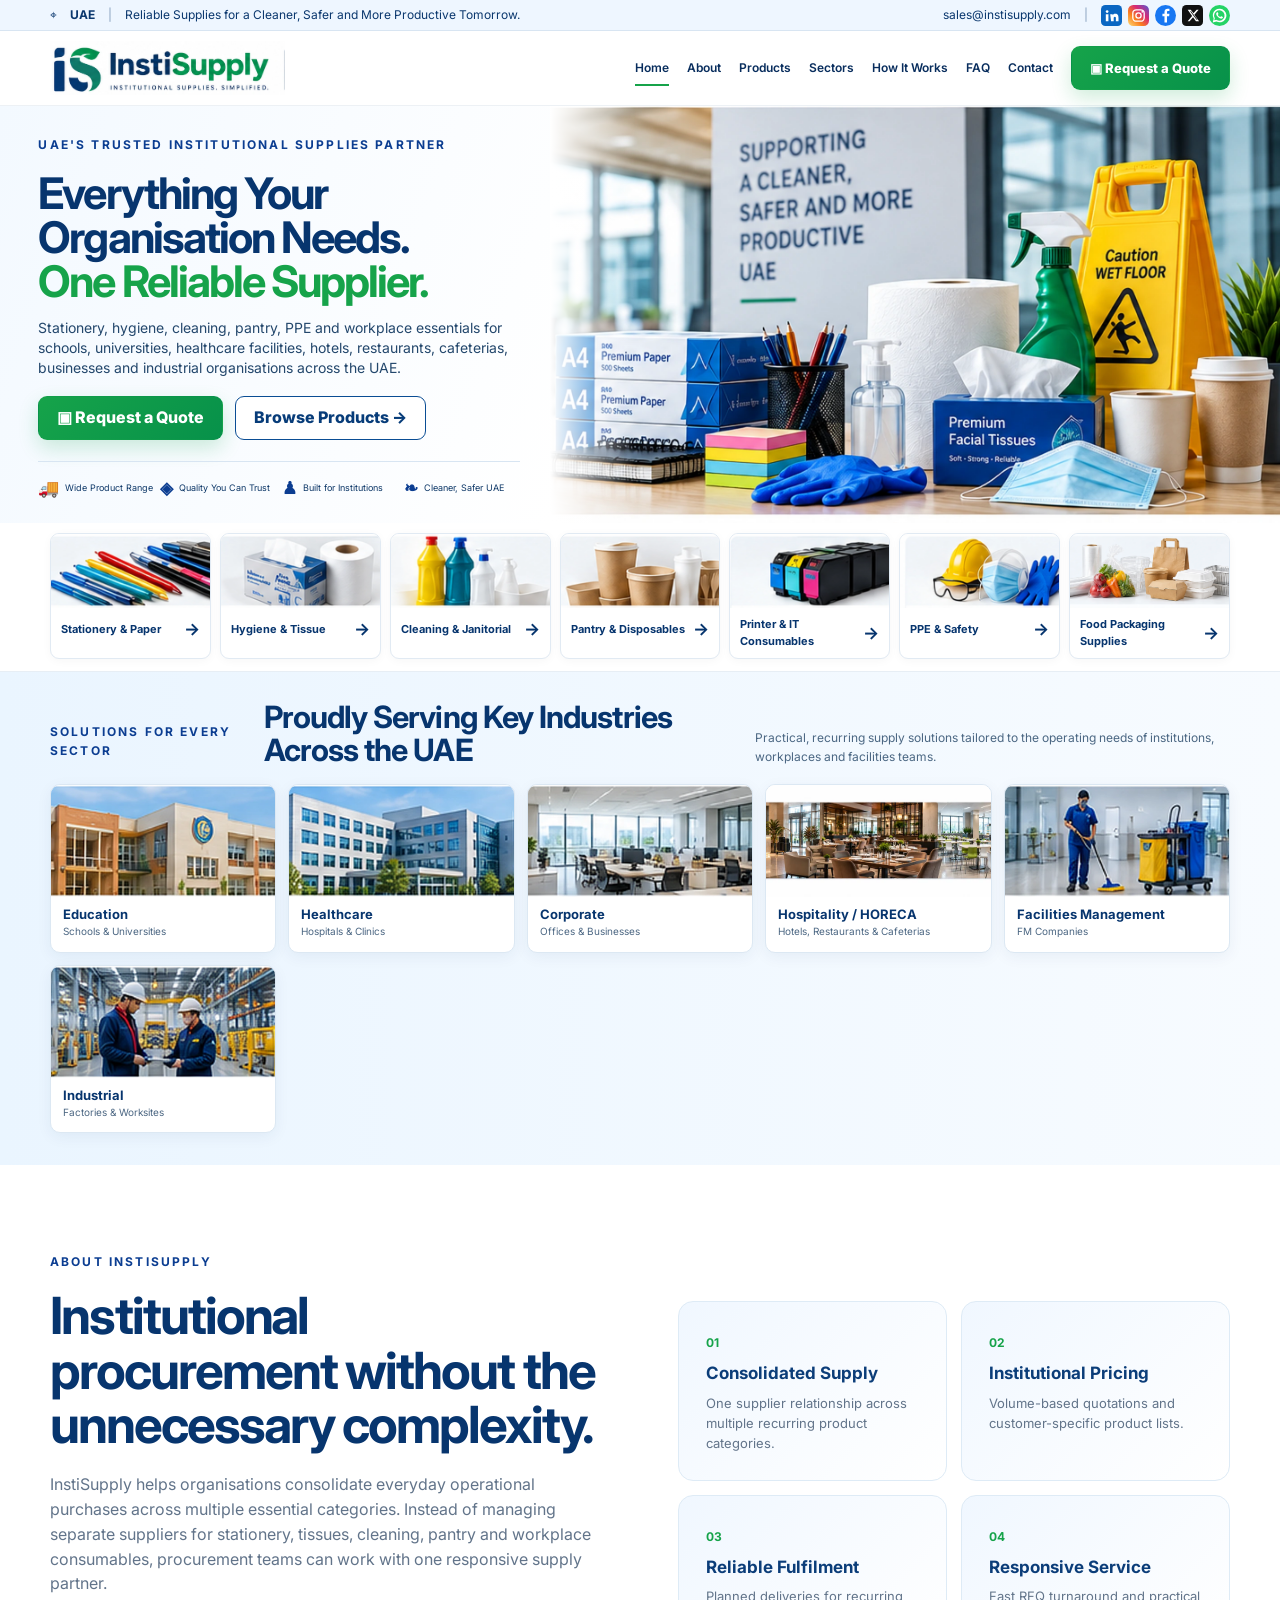
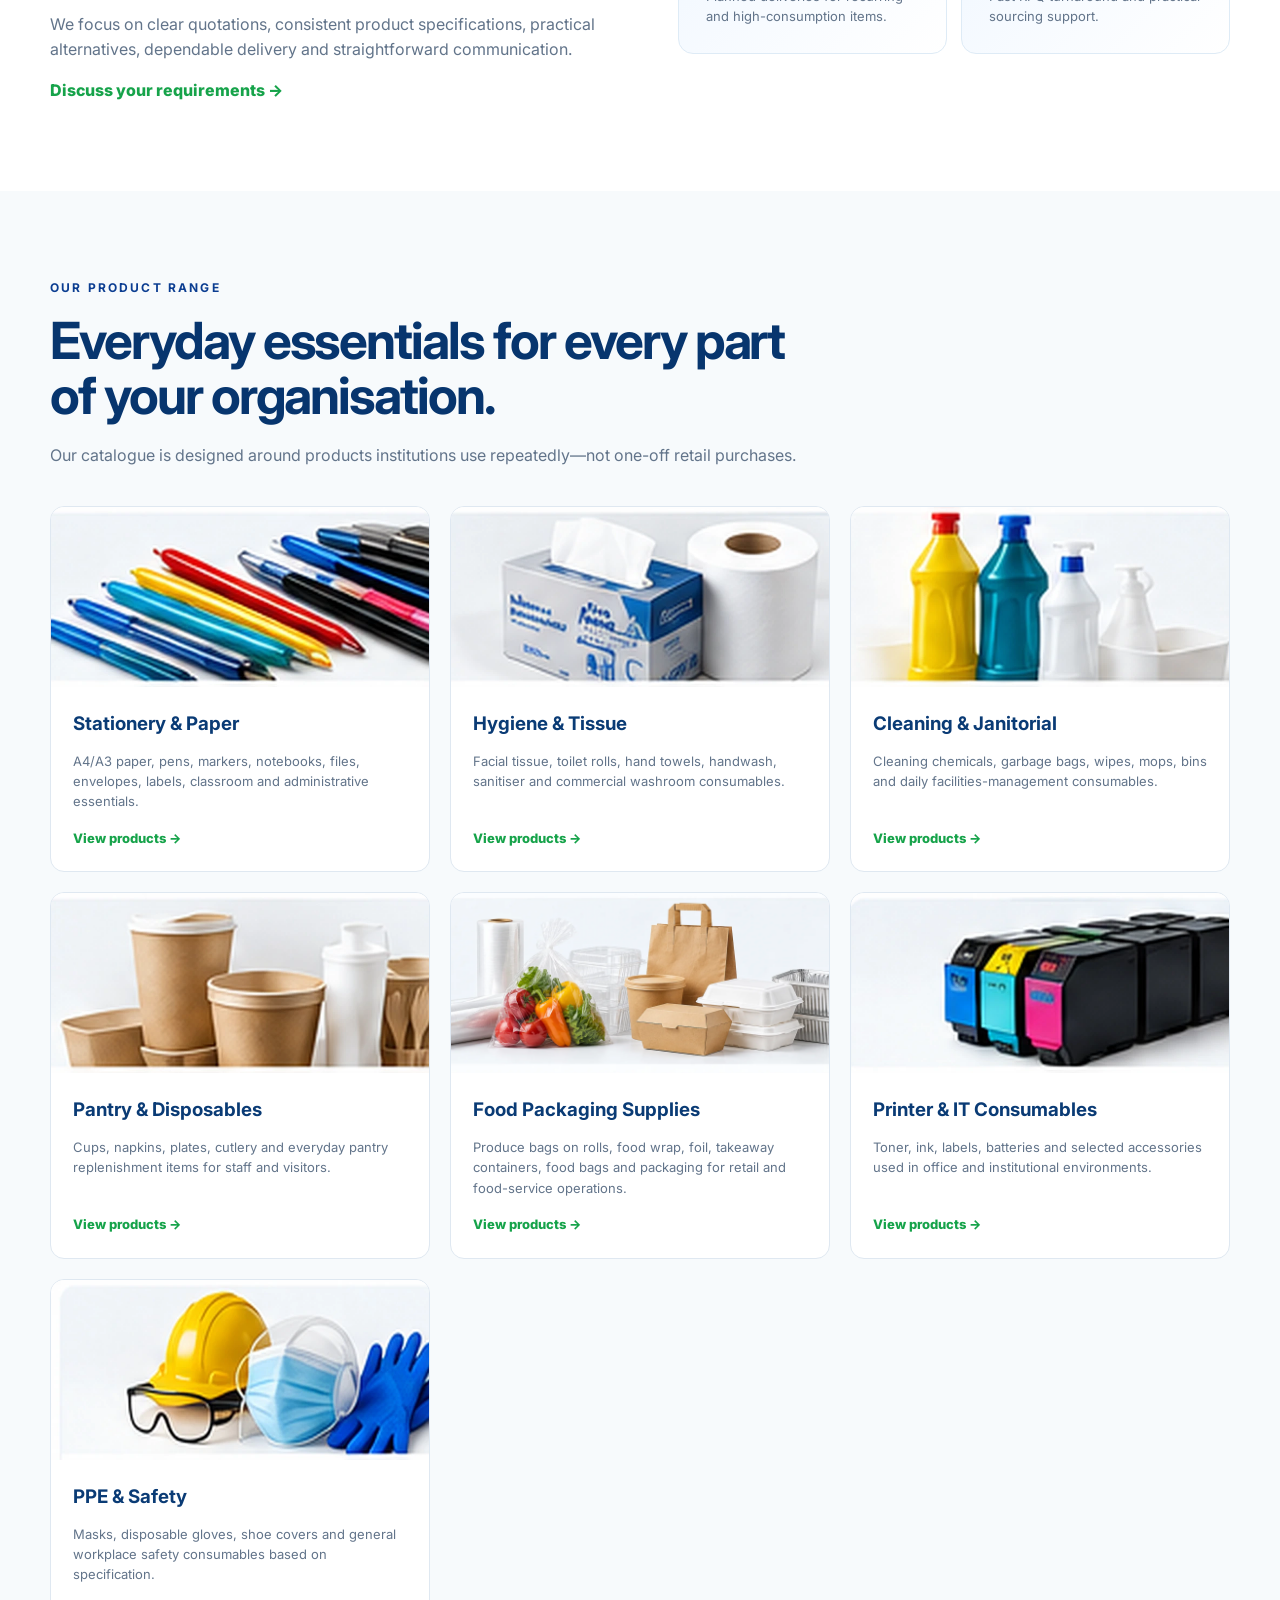
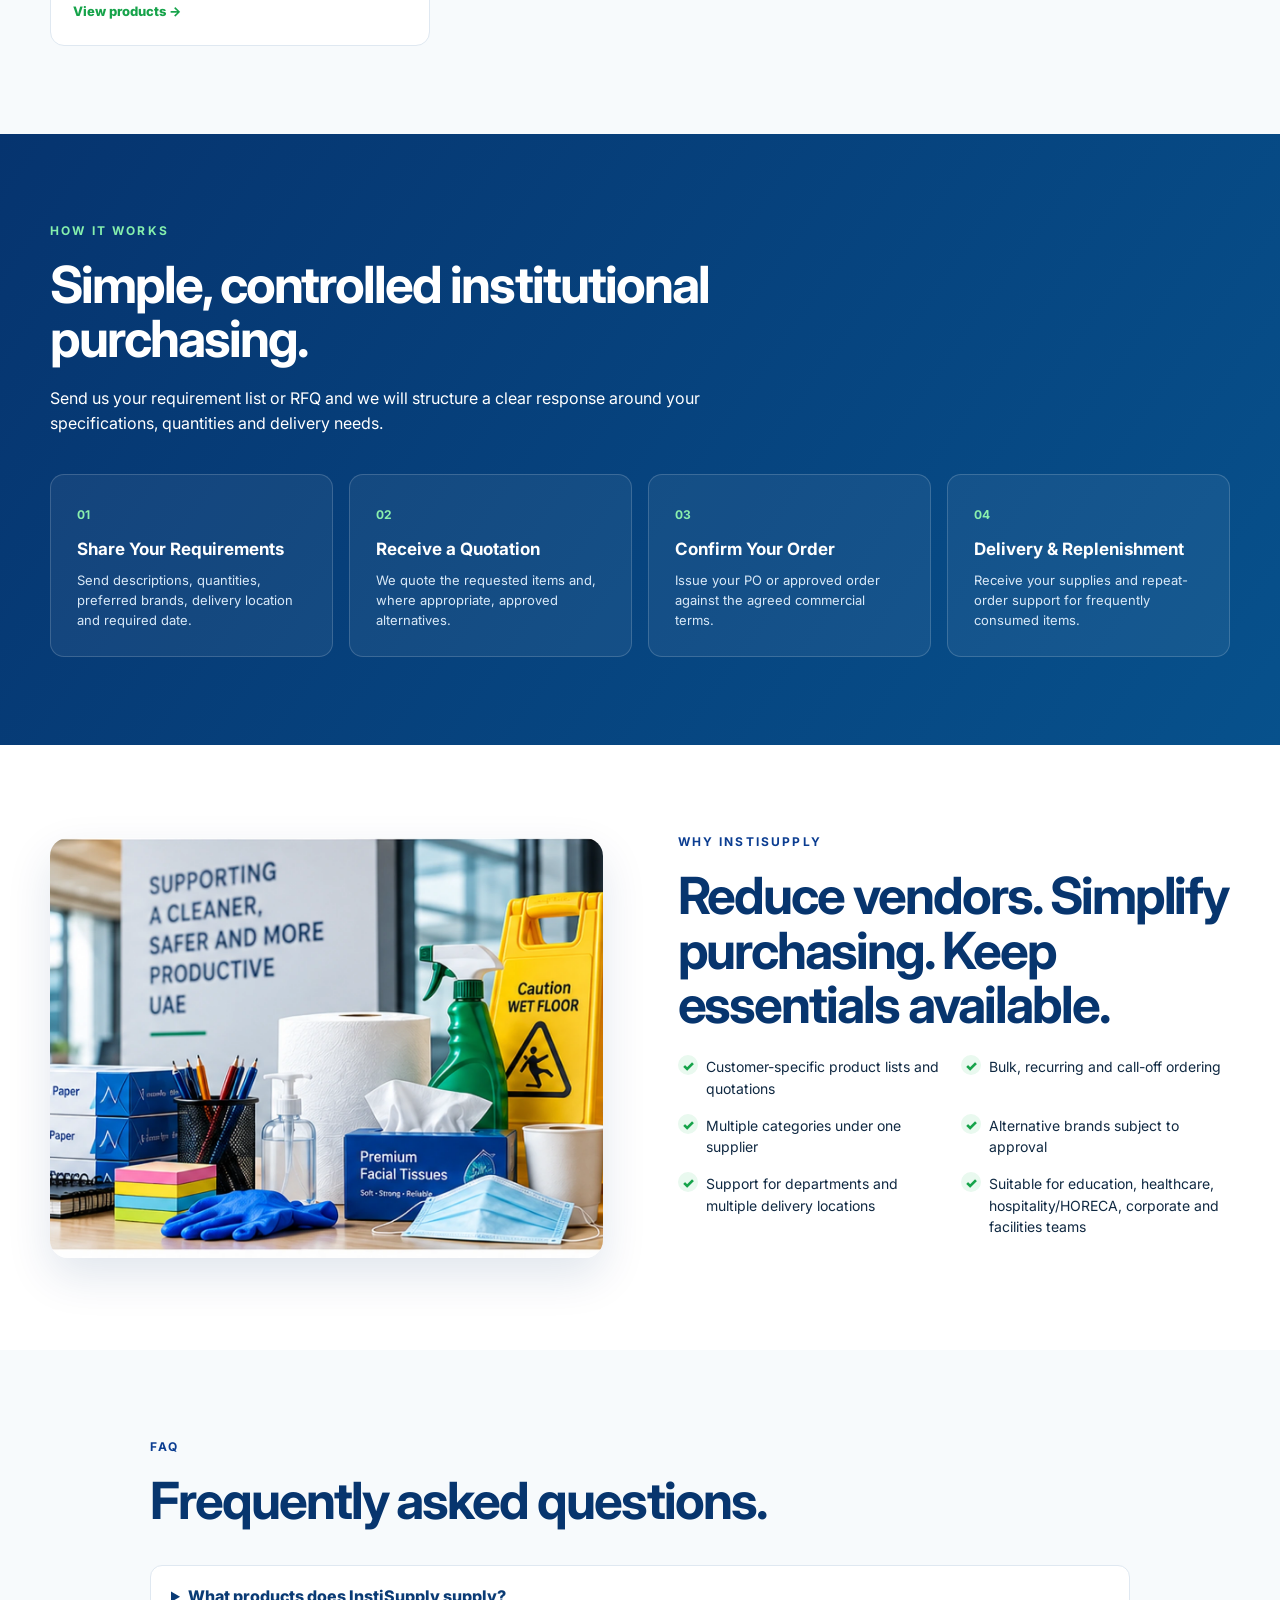
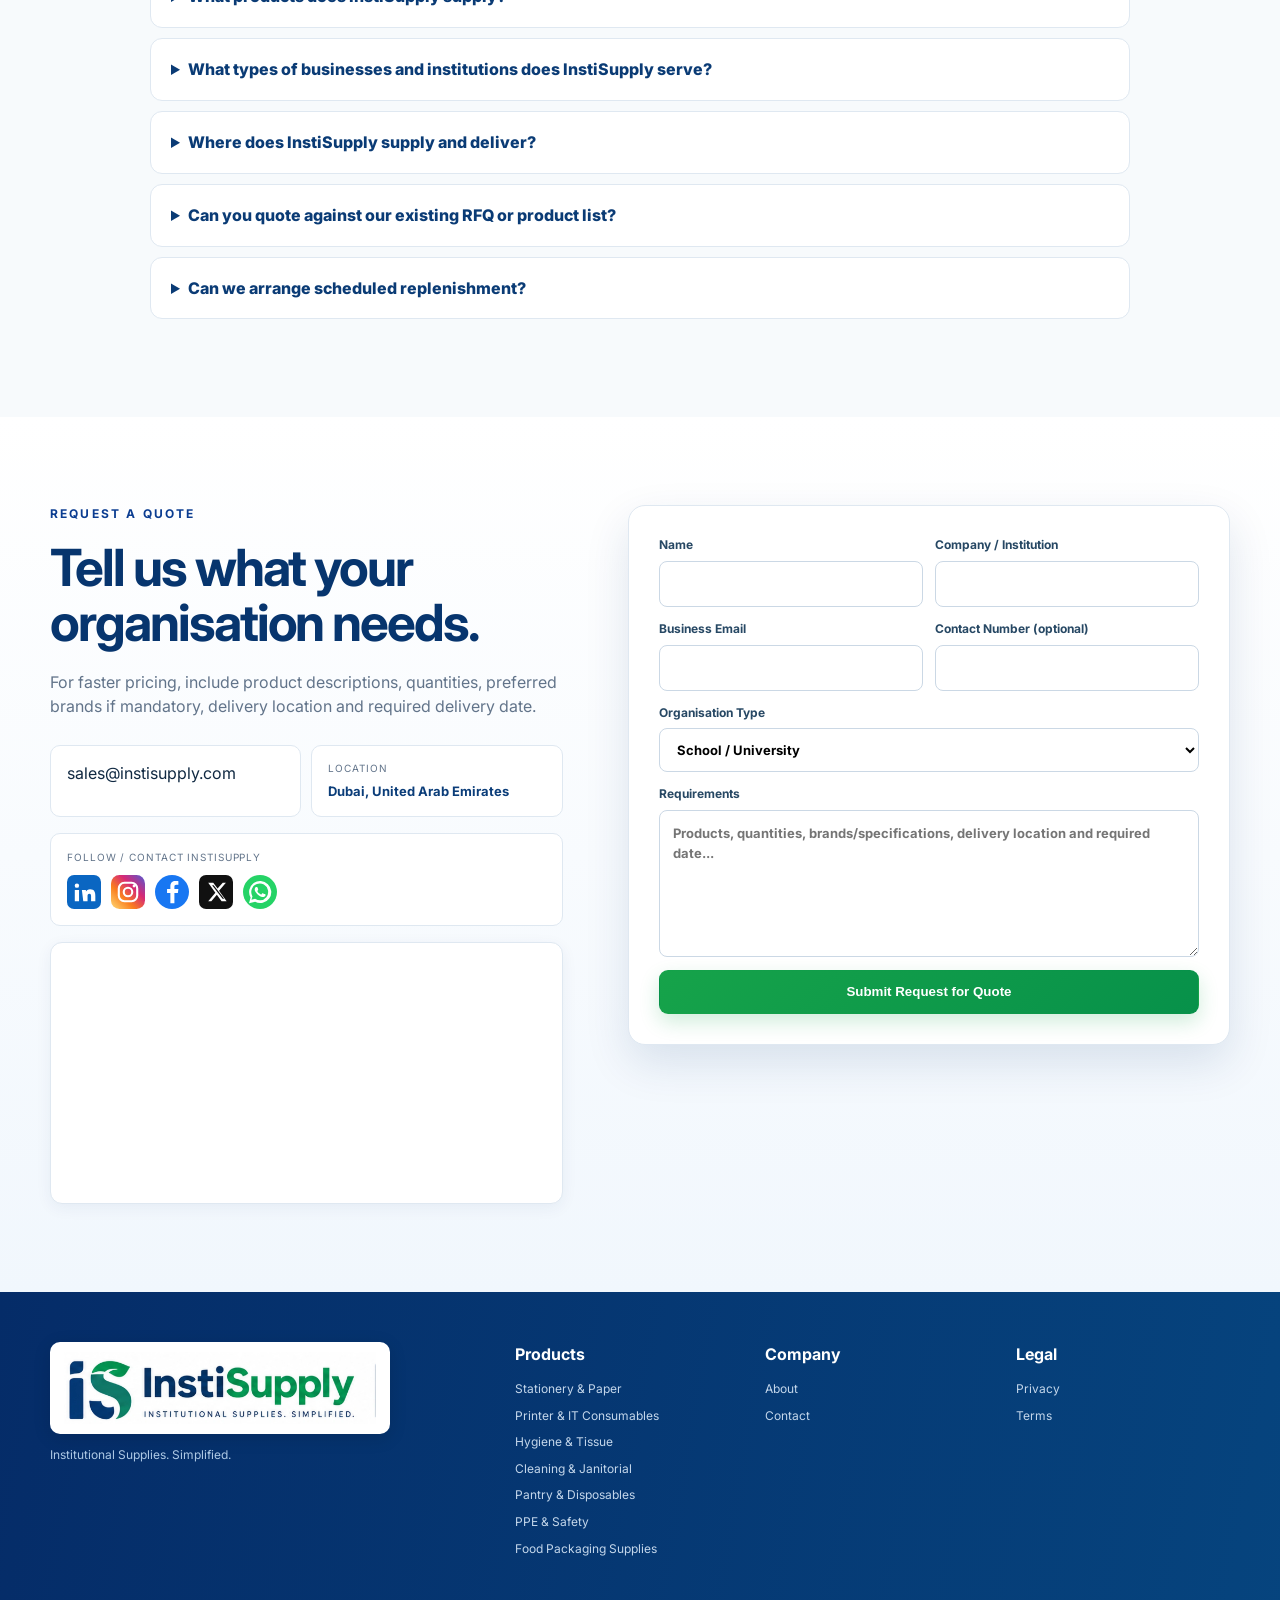
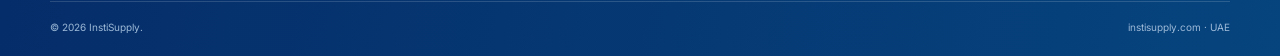
==== commit cda4996d: "Add files via upload" ====
--- a/index.html
+++ b/index.html
@@ -4,7 +4,7 @@
 <head>
 <meta charset="utf-8"/><meta content="width=device-width,initial-scale=1" name="viewport"/>
 <title>Institutional Supplies Dubai &amp; UAE | InstiSupply</title>
-<meta content="InstiSupply supplies stationery, hygiene, cleaning, pantry, printer consumables, PPE, food packaging and workplace essentials to businesses and institutions across Dubai and the UAE." name="description"/>
+<meta content="InstiSupply supplies stationery, hygiene, cleaning, PPE, food packaging and workplace essentials to businesses and institutions across Dubai and the UAE." name="description"/>
 <meta content="#0B3D91" name="theme-color"/><link href="https://instisupply.com/" rel="canonical"/>
 <link href="assets/img/instisupply-mark.png" rel="icon" type="image/png"/><link href="assets/img/instisupply-mark.png" rel="apple-touch-icon"/>
 <link href="https://fonts.googleapis.com" rel="preconnect"/><link crossorigin="" href="https://fonts.gstatic.com" rel="preconnect"/>
@@ -34,8 +34,11 @@
       "email":"sales@instisupply.com",
       "description":"Dubai-based institutional supplies business serving organisations across the UAE with stationery and paper, printer and IT consumables, hygiene and tissue products, cleaning and janitorial supplies, pantry and disposables, PPE and safety supplies, and food packaging supplies.",
       "sameAs":[
-    "https://www.linkedin.com/company/instisupply/"
-  ],      
+        "https://www.linkedin.com/company/instisupply/",
+        "https://www.facebook.com/instisupply",
+        "https://www.instagram.com/instisupply/",
+        "https://x.com/instisupply"
+      ],      
     "areaServed":{"@type":"Country","name":"United Arab Emirates"},
       "address":{"@type":"PostalAddress","addressLocality":"Dubai","addressCountry":"AE"}
     },
@@ -52,7 +55,7 @@
 </script>
 </head>
 <body>
-<div class="topbar"><div class="container topbar-inner"><div>⌖ <strong>UAE</strong><span class="sep">|</span><span class="top-tagline">Reliable Supplies for a Cleaner, Safer and More Productive Tomorrow.</span></div><div class="top-links"><a data-config-email="" href="mailto:sales@instisupply.com">sales@instisupply.com</a><span class="sep">|</span><div class="social-links social-links-top" aria-label="InstiSupply social media"><a href="#" data-social="linkedin" target="_blank" rel="noopener" aria-label="LinkedIn"><img src="assets/img/social-linkedin.svg" alt=""></a><a href="#" data-social="instagram" target="_blank" rel="noopener" aria-label="Instagram"><img src="assets/img/social-instagram.svg" alt=""></a><a href="#" data-social="facebook" target="_blank" rel="noopener" aria-label="Facebook"><img src="assets/img/social-facebook.svg" alt=""></a><a href="#" data-social="twitter" target="_blank" rel="noopener" aria-label="X / Twitter"><img src="assets/img/social-x.svg" alt=""></a><a href="#" data-social="whatsapp" target="_blank" rel="noopener" aria-label="WhatsApp"><img src="assets/img/social-whatsapp.svg" alt=""></a></div></div></div></div>
+<div class="topbar"><div class="container topbar-inner"><div>⌖ <strong>UAE</strong><span class="sep">|</span><span class="top-tagline">Reliable Supplies for a Cleaner, Safer and More Productive Tomorrow.</span></div><div class="top-links"><a data-config-email="" href="mailto:sales@instisupply.com">sales@instisupply.com</a><span class="sep">|</span><div class="social-links social-links-top" aria-label="InstiSupply social media"><a href="#" data-social="linkedin" target="_blank" rel="noopener" aria-label="LinkedIn"><img src="assets/img/social-linkedin.svg" alt="LinkedIn"></a><a href="#" data-social="instagram" target="_blank" rel="noopener" aria-label="Instagram"><img src="assets/img/social-instagram.svg" alt="Instagram"></a><a href="#" data-social="facebook" target="_blank" rel="noopener" aria-label="Facebook"><img src="assets/img/social-facebook.svg" alt="Facebook"></a><a href="#" data-social="twitter" target="_blank" rel="noopener" aria-label="X / Twitter"><img src="assets/img/social-x.svg" alt="X / Twitter"></a><a href="#" data-social="whatsapp" target="_blank" rel="noopener" aria-label="WhatsApp"><img src="assets/img/social-whatsapp.svg" alt="WhatsApp"></a></div></div></div></div>
 <header class="site-header" id="top"><div class="container nav-wrap"><a class="brand" href="#top"><img alt="InstiSupply — Institutional Supplies. Simplified." src="assets/img/instisupply-logo.webp"/></a><button aria-controls="site-nav" aria-expanded="false" class="nav-toggle">☰</button><nav class="site-nav" id="site-nav"><a class="active" href="#top">Home</a><a href="#about">About</a><a href="catalog.html">Products</a><a href="#industries">Sectors</a><a href="#how-it-works">How It Works</a><a href="#faq">FAQ</a><a href="#contact">Contact</a></nav><div class="header-actions"><form action="catalog.html" class="site-search"><input aria-label="Search products" name="q" placeholder="Search products..."/><button aria-label="Search">⌕</button></form><a class="btn btn-primary btn-small" href="#contact">▣ Request a Quote</a></div></div></header>
 <main>
 <section class="hero"><div class="hero-grid"><div class="hero-copy-block"><span class="eyebrow">UAE'S TRUSTED INSTITUTIONAL SUPPLIES PARTNER</span><h1>Everything Your<br/>Organisation Needs.<br/><span>One Reliable Supplier.</span></h1><p>Stationery, hygiene, cleaning, pantry, PPE and workplace essentials for schools, universities, healthcare facilities, hotels, restaurants, cafeterias, businesses and industrial organisations across the UAE.</p><div class="hero-actions"><a class="btn btn-primary" href="#contact">▣ Request a Quote</a><a class="btn btn-outline" href="catalog.html">Browse Products →</a></div><div class="hero-benefits"><div><b>🚚</b><span>Wide Product Range</span></div><div><b>◈</b><span>Quality You Can Trust</span></div><div><b>♟</b><span>Built for Institutions</span></div><div><b>❧</b><span>Cleaner, Safer UAE</span></div></div></div><div class="hero-image"><img alt="Institutional stationery, hygiene, cleaning, pantry and PPE supplies" src="assets/img/hero-institutional-supplies.webp"/></div></div></section>
@@ -94,7 +97,7 @@
 </div></div></section>
 <section class="section process" id="how-it-works"><div class="container"><div class="section-head light"><span class="eyebrow">HOW IT WORKS</span><h2>Simple, controlled institutional purchasing.</h2><p>Send us your requirement list or RFQ and we will structure a clear response around your specifications, quantities and delivery needs.</p></div><div class="steps"><article><b>01</b><h3>Share Your Requirements</h3><p>Send descriptions, quantities, preferred brands, delivery location and required date.</p></article><article><b>02</b><h3>Receive a Quotation</h3><p>We quote the requested items and, where appropriate, approved alternatives.</p></article><article><b>03</b><h3>Confirm Your Order</h3><p>Issue your PO or approved order against the agreed commercial terms.</p></article><article><b>04</b><h3>Delivery &amp; Replenishment</h3><p>Receive your supplies and repeat-order support for frequently consumed items.</p></article></div></div></section>
 <section class="section" id="why"><div class="container split"><div class="supply-image-card"><img alt="Wide range of InstiSupply institutional products" src="assets/img/hero-institutional-supplies.webp"/></div><div><span class="eyebrow">WHY INSTISUPPLY</span><h2>Reduce vendors. Simplify purchasing. Keep essentials available.</h2><ul class="checks"><li>Customer-specific product lists and quotations</li><li>Bulk, recurring and call-off ordering</li><li>Multiple categories under one supplier</li><li>Alternative brands subject to approval</li><li>Support for departments and multiple delivery locations</li><li>Suitable for education, healthcare, hospitality/HORECA, corporate and facilities teams</li></ul></div></div></section>
-<section class="section section-soft" id="faq"><div class="container faq-wrap"><div class="section-head"><span class="eyebrow">FAQ</span><h2>Frequently asked questions.</h2></div><details><summary>Do you supply only stationery?</summary><p>No. InstiSupply is an institutional supplies business covering stationery, paper, hygiene, tissue, cleaning, pantry, printer consumables, PPE, food packaging and other workplace essentials.</p></details><details><summary>Can you quote against our existing RFQ or product list?</summary><p>Yes. Send your descriptions, pack sizes, quantities and preferred brands. We can quote against your existing list and identify alternatives where appropriate.</p></details><details><summary>Do you work with schools and hospitals?</summary><p>Yes. The site is designed for education, healthcare, hospitality/HORECA, corporate, facilities-management and industrial buyers. Regulated medical products are supplied only where the relevant approvals and compliant sourcing requirements apply.</p></details><details><summary>Can we arrange scheduled replenishment?</summary><p>For recurring items, scheduled or call-off supply can be discussed based on volumes, commercial terms and delivery locations.</p></details></div></section>
+<section class="section section-soft" id="faq"><div class="container faq-wrap"><div class="section-head"><span class="eyebrow">FAQ</span><h2>Frequently asked questions.</h2></div><details><summary>What products does InstiSupply supply?</summary><p>InstiSupply supplies stationery and paper, printer and IT consumables, hygiene and tissue products, cleaning and janitorial supplies, pantry and disposables, PPE and safety products, food packaging supplies and other workplace essentials.</p></details><details><summary>What types of businesses and institutions does InstiSupply serve?</summary><p>InstiSupply serves businesses and institutions across the UAE, including schools and universities, hospitals and clinics, corporate offices, hotels, restaurants and cafeterias (HORECA), facilities management companies, industrial organisations and worksites.</p></details><details><summary>Where does InstiSupply supply and deliver?</summary><p>InstiSupply is based in Dubai and serves businesses and institutions across the UAE. Delivery availability and schedules depend on the products, quantities and delivery location.</p></details><details><summary>Can you quote against our existing RFQ or product list?</summary><p>Yes. Send your descriptions, pack sizes, quantities and preferred brands. We can quote against your existing list and identify alternatives where appropriate.</p></details><details><summary>Can we arrange scheduled replenishment?</summary><p>For recurring items, scheduled or call-off supply can be discussed based on volumes, commercial terms and delivery locations.</p></details></div></section>
 <section class="section contact-section" id="contact"><div class="container contact-grid"><div><span class="eyebrow">REQUEST A QUOTE</span><h2>Tell us what your organisation needs.</h2><p>For faster pricing, include product descriptions, quantities, preferred brands if mandatory, delivery location and required delivery date.</p><div class="contact-cards"><a data-config-email="" href="mailto:sales@instisupply.com"><span>Email</span><strong>sales@instisupply.com</strong></a><div><span>Location</span><strong data-location-label="">Dubai, United Arab Emirates</strong></div></div><div class="contact-social-block"><span>Follow / Contact InstiSupply</span><div class="social-links social-links-contact"><a href="#" data-social="linkedin" target="_blank" rel="noopener" aria-label="LinkedIn"><img src="assets/img/social-linkedin.svg" alt="LinkedIn"></a><a href="#" data-social="instagram" target="_blank" rel="noopener" aria-label="Instagram"><img src="assets/img/social-instagram.svg" alt="Instagram"></a><a href="#" data-social="facebook" target="_blank" rel="noopener" aria-label="Facebook"><img src="assets/img/social-facebook.svg" alt="Facebook"></a><a href="#" data-social="twitter" target="_blank" rel="noopener" aria-label="X / Twitter"><img src="assets/img/social-x.svg" alt="X / Twitter"></a><a href="#" data-social="whatsapp" target="_blank" rel="noopener" aria-label="WhatsApp"><img src="assets/img/social-whatsapp.svg" alt="WhatsApp"></a></div></div><div class="map-wrap"><iframe data-map="" loading="lazy" referrerpolicy="no-referrer-when-downgrade" src="https://www.google.com/maps?q=Dubai%2C%20United%20Arab%20Emirates&amp;output=embed" title="InstiSupply service location — Dubai"></iframe></div></div><form action="https://formspree.io/f/xyzynpnr" class="quote-form" data-formspree="" method="POST">
 <input name="_subject" type="hidden" value="New InstiSupply RFQ Request"/>
 <input aria-hidden="true" autocomplete="off" class="hp-field" name="_gotcha" tabindex="-1" type="text"/><div class="form-row"><label>Name<input autocomplete="name" name="name" required=""/></label><label>Company / Institution<input autocomplete="organization" name="company" required=""/></label></div><div class="form-row"><label>Business Email<input autocomplete="email" name="email" required="" type="email"/></label><label>Contact Number (optional)<input autocomplete="tel" name="phone"/></label></div><label>Organisation Type<select name="organisation_type"><option>School / University</option><option>Hospital / Clinic</option><option>Corporate / Office</option><option>Facilities Management</option><option>Industrial / Worksite</option><option>Hotel / Restaurant / Cafeteria (HORECA)</option><option>Other</option></select></label><label>Requirements<textarea name="requirements" placeholder="Products, quantities, brands/specifications, delivery location and required date..." required="" rows="6"></textarea></label><button class="btn btn-primary btn-full" type="submit">Submit Request for Quote</button></form></div></section>
